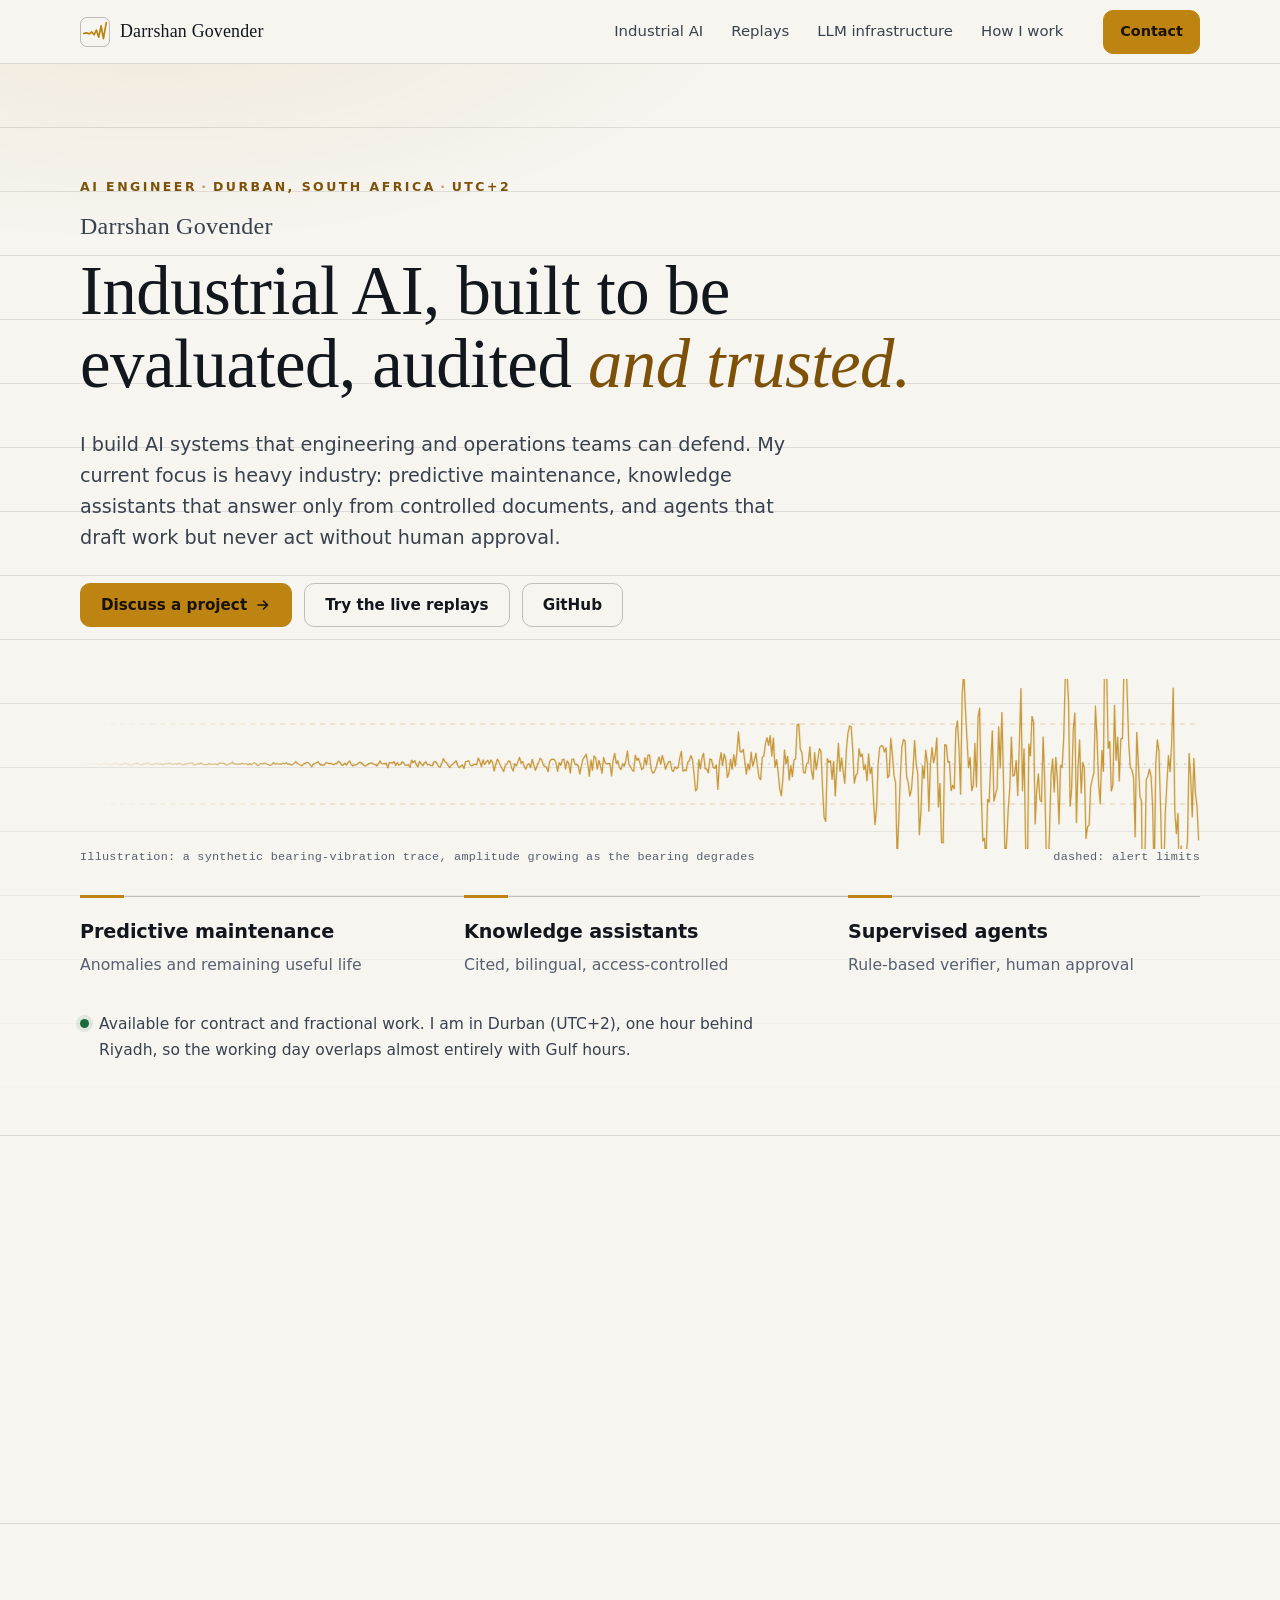
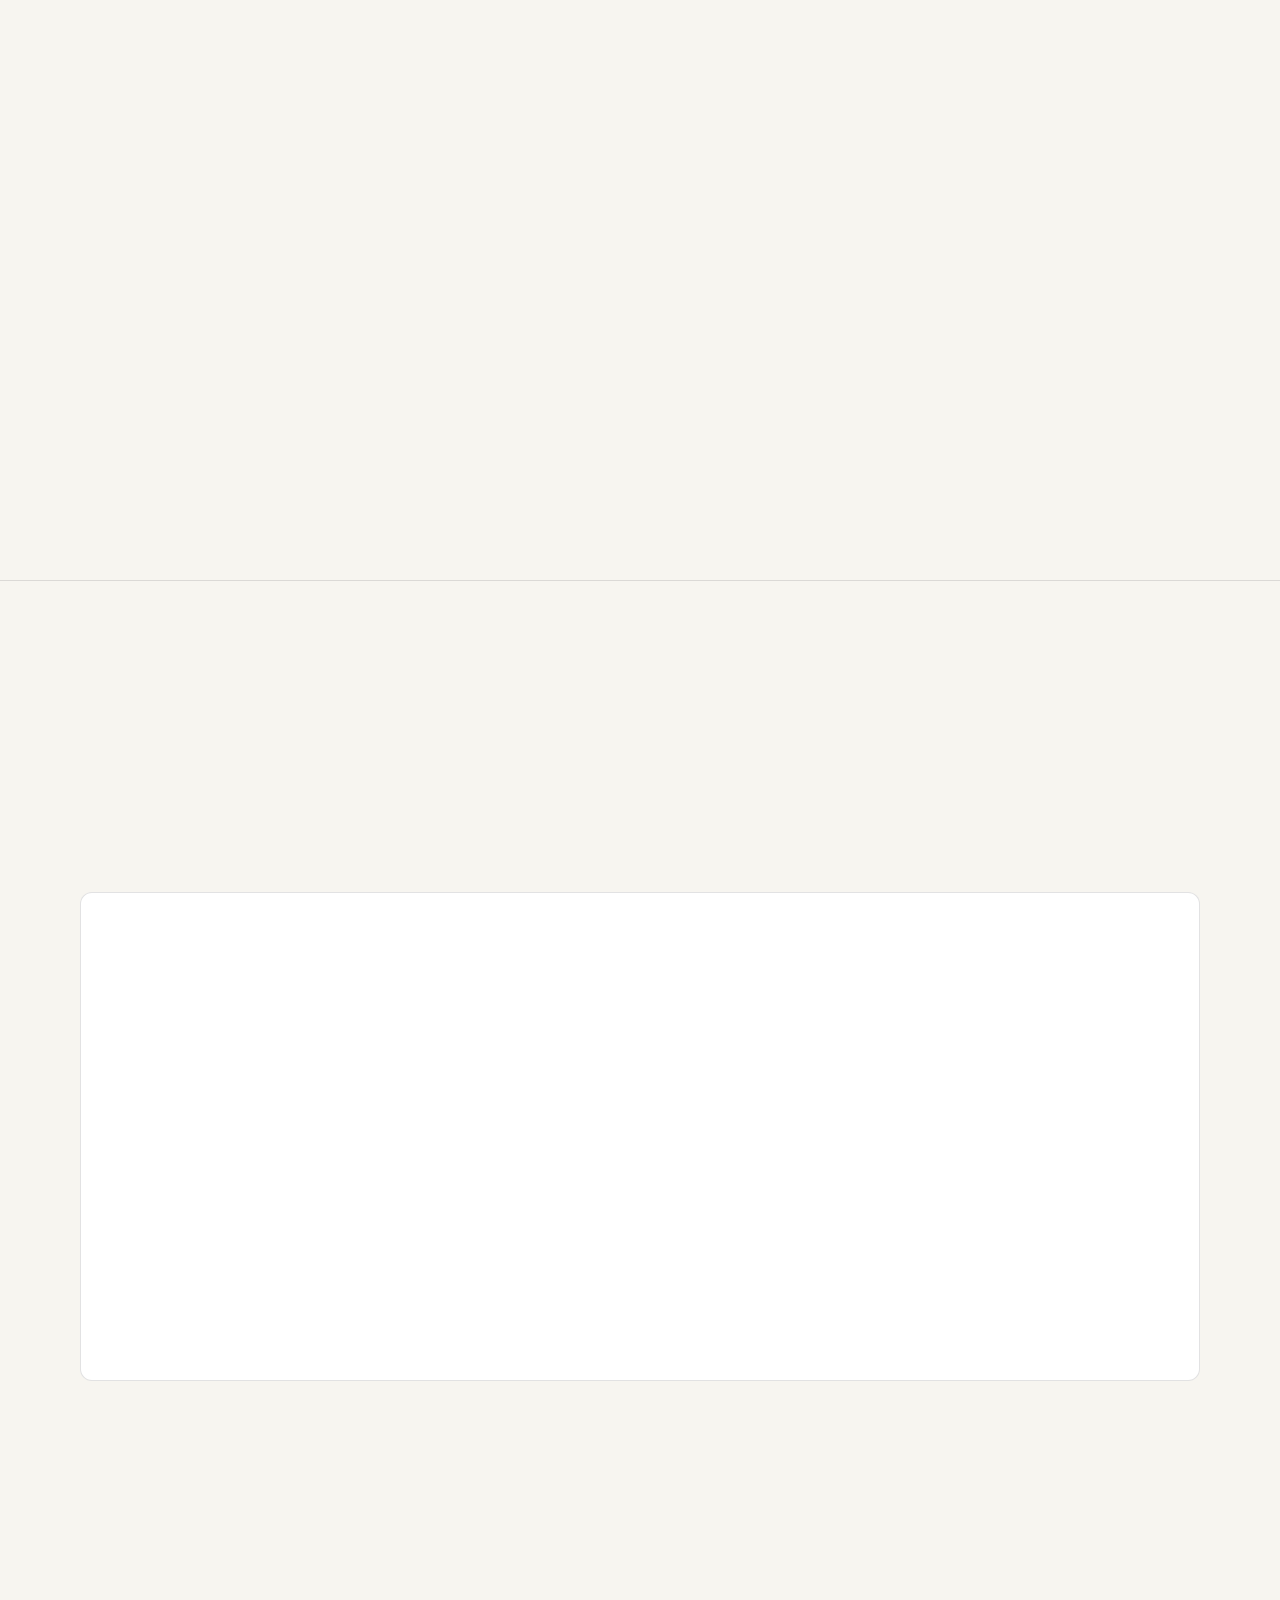
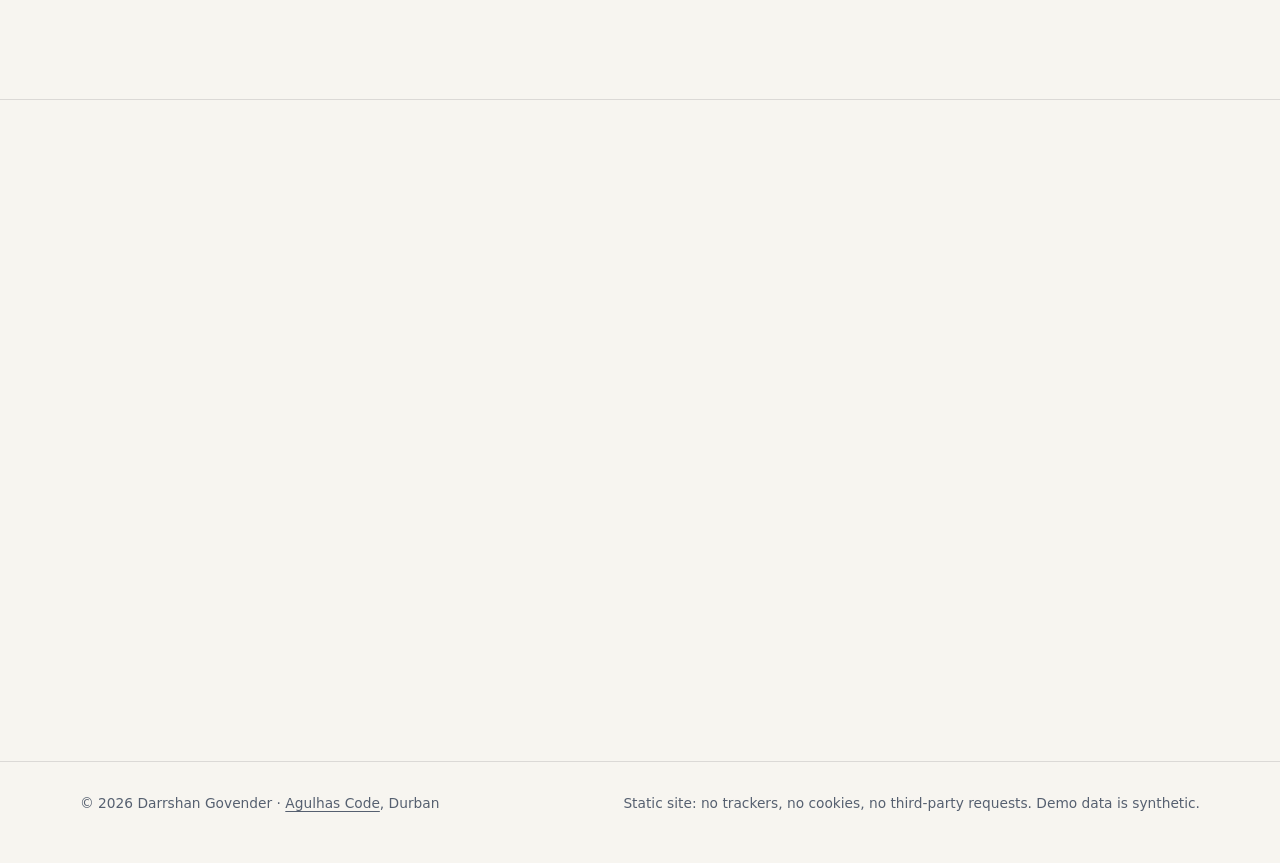
==== index.html @ 16f97eec "Initial public release" ====
<!DOCTYPE html>
<html lang="en-ZA">
<head>
<meta charset="utf-8">
<meta name="viewport" content="width=device-width, initial-scale=1">
<title>Darrshan Govender | Industrial AI engineer</title>
<meta name="description" content="Durban-based AI engineer building industrial AI that can be evaluated, audited and trusted: predictive maintenance, cited knowledge assistants and supervised agents. Available for contract and fractional work.">
<meta name="author" content="Darrshan Govender">
<meta name="color-scheme" content="dark light">
<meta name="theme-color" content="#0d1015" media="(prefers-color-scheme: dark)">
<meta name="theme-color" content="#f7f5f0" media="(prefers-color-scheme: light)">
<meta http-equiv="Content-Security-Policy" content="default-src 'none'; script-src 'self'; style-src 'self'; img-src 'self' data:; connect-src 'self'; base-uri 'none'; form-action 'none'">
<link rel="canonical" href="https://darrshangovender.github.io/">

<meta property="og:type" content="website">
<meta property="og:site_name" content="Darrshan Govender">
<meta property="og:title" content="Darrshan Govender | Industrial AI, built to be evaluated, audited and trusted">
<meta property="og:description" content="Predictive maintenance, cited knowledge assistants and supervised agents for heavy industry. Every number has a script; every limitation is written down.">
<meta property="og:url" content="https://darrshangovender.github.io/">
<meta property="og:image" content="https://darrshangovender.github.io/assets/img/og.png">
<meta property="og:image:width" content="1200">
<meta property="og:image:height" content="630">
<meta property="og:image:alt" content="Darrshan Govender. Industrial AI, built to be evaluated, audited and trusted. A degrading vibration trace on a near-black background.">
<meta property="og:locale" content="en_ZA">
<meta name="twitter:card" content="summary_large_image">
<meta name="twitter:title" content="Darrshan Govender | Industrial AI engineer">
<meta name="twitter:description" content="Industrial AI, built to be evaluated, audited and trusted.">
<meta name="twitter:image" content="https://darrshangovender.github.io/assets/img/og.png">

<link rel="icon" href="assets/img/favicon.svg" type="image/svg+xml">
<link rel="icon" href="assets/img/favicon-32.png" sizes="32x32" type="image/png">
<link rel="apple-touch-icon" href="assets/img/apple-touch-icon.png">
<link rel="stylesheet" href="assets/css/site.css">
<script src="assets/js/boot.js"></script>
<script defer src="data/asset-health.js"></script>
<script defer src="data/maintenance-agent.js"></script>
<script defer src="assets/js/common.js"></script>
<script defer src="assets/js/replay.js"></script>
<script defer src="assets/js/agent.js"></script>

<script type="application/ld+json">
{"@context":"https://schema.org","@type":"Person","name":"Darrshan Govender","jobTitle":"AI engineer","url":"https://darrshangovender.github.io/","email":"mailto:darrshangovender@gmail.com","address":{"@type":"PostalAddress","addressLocality":"Durban","addressCountry":"ZA"},"worksFor":{"@type":"Organization","name":"Agulhas Code","url":"https://agulhascode.co.za"},"knowsAbout":["Predictive maintenance","Industrial AI","LLM evaluation","AI safety controls","Retrieval-augmented generation"],"sameAs":["https://github.com/darrshangovender","https://agulhascode.co.za"]}
</script>
</head>
<body id="top">
<a class="skip" href="#main">Skip to content</a>

<header class="site-header">
  <div class="container bar">
    <a class="brand" href="#top" aria-label="Darrshan Govender, back to top">
      <svg class="brand-mark" viewBox="0 0 32 32" aria-hidden="true" focusable="false">
        <rect x="0.5" y="0.5" width="31" height="31" rx="7" fill="none" stroke="currentColor" stroke-opacity="0.28"/>
        <path d="M4 17.5 L7.5 17 L10 18 L12.5 16 L15 19 L17.5 14 L20 21.5 L22.5 9.5 L25 23 L28 6" fill="none" stroke-width="1.8" stroke-linejoin="round" stroke-linecap="round"/>
      </svg>
      <span>Darrshan Govender</span>
    </a>
    <nav class="nav" id="site-nav" aria-label="Primary">
      <a href="#industrial">Industrial AI</a>
      <a href="#replays">Replays</a>
      <a href="#infrastructure">LLM infrastructure</a>
      <a href="#method">How I work</a>
    </nav>
    <a class="btn btn-sm btn-primary" href="#contact">Contact</a>
    <button class="nav-toggle" type="button" aria-expanded="false" aria-controls="site-nav">Menu</button>
  </div>
</header>

<main id="main">

<!-- ================= HERO ================= -->
<section class="hero" aria-labelledby="hero-h">
  <div class="container">
    <p class="eyebrow">AI engineer<span class="sep">&middot;</span>Durban, South Africa<span class="sep">&middot;</span>UTC+2</p>
    <h1 id="hero-h">
      <span class="hero-name">Darrshan Govender</span>
      <span class="hero-line"><span class="ln">Industrial AI, built to be</span> <span class="ln">evaluated, audited <em>and trusted.</em></span></span>
    </h1>
    <p class="hero-sub">I build AI systems that engineering and operations teams can defend. My current focus is heavy industry: predictive maintenance, knowledge assistants that answer only from controlled documents, and agents that draft work but never act without human approval.</p>
    <div class="cta-row">
      <a class="btn btn-primary" href="mailto:darrshangovender@gmail.com?subject=Industrial%20AI%20enquiry">Discuss a project
        <svg viewBox="0 0 16 16" aria-hidden="true" focusable="false"><path d="M3 8h9M8.5 4l4 4-4 4" fill="none" stroke="currentColor" stroke-width="1.6" stroke-linecap="round" stroke-linejoin="round"/></svg>
      </a>
      <a class="btn" href="#replays">Try the live replays</a>
      <a class="btn" href="https://github.com/darrshangovender">GitHub</a>
    </div>

    <figure class="trace" aria-hidden="true">
      <div class="trace-mask">
        <svg viewBox="0 0 1200 170" preserveAspectRatio="none" focusable="false">
          <line class="tr-base" x1="0" y1="85" x2="1200" y2="85"/>
          <line class="tr-limit" x1="0" y1="45" x2="1200" y2="45"/>
          <line class="tr-limit" x1="0" y1="125" x2="1200" y2="125"/>
          <path class="tr-line" pathLength="1" d="M0.0,84.6L1.7,84.8L3.4,84.7L5.1,83.9L6.8,85.6L8.5,86.6L10.2,84.9L11.9,85.0L13.6,84.6L15.3,84.2L17.0,85.1L18.7,84.8L20.4,85.4L22.1,85.7L23.8,84.4L25.5,84.6L27.2,85.0L28.9,84.3L30.6,85.5L32.3,86.0L34.0,84.7L35.7,85.1L37.4,84.4L39.1,84.3L40.8,85.4L42.5,85.5L44.2,85.0L45.9,85.4L47.6,84.0L49.3,84.4L51.0,85.0L52.7,85.9L54.4,86.5L56.1,85.7L57.8,84.8L59.5,84.3L61.2,84.2L62.9,85.0L64.6,85.7L66.3,86.1L68.0,84.7L69.7,85.0L71.4,84.4L73.1,84.0L74.8,85.1L76.5,85.4L78.2,85.5L79.9,85.1L81.6,84.2L83.3,84.8L85.0,85.3L86.7,84.6L88.4,85.9L90.1,85.0L91.8,84.8L93.5,84.8L95.2,84.1L96.9,84.3L98.6,85.6L100.3,85.0L102.0,84.7L103.7,85.3L105.4,84.3L107.1,84.5L108.8,85.3L110.5,85.9L112.2,85.5L113.9,85.2L115.6,84.5L117.3,84.2L119.0,84.2L120.7,84.1L122.4,86.1L124.1,85.6L125.8,84.7L127.5,85.3L129.2,83.8L130.9,84.7L132.6,85.8L134.3,85.4L136.0,85.8L137.7,84.9L139.4,84.7L141.1,85.3L142.8,85.3L144.5,84.8L146.2,85.7L147.9,85.5L149.6,83.9L151.3,84.4L153.0,84.1L154.7,84.7L156.4,85.8L158.1,85.8L159.8,84.9L161.5,84.5L163.2,83.0L164.9,84.9L166.6,85.0L168.3,85.4L170.0,84.9L171.7,85.1L173.4,84.2L175.1,84.9L176.8,84.8L178.5,84.9L180.2,85.9L181.9,84.6L183.6,85.7L185.3,84.5L187.0,83.6L188.7,85.1L190.4,86.7L192.1,85.5L193.8,84.3L195.5,85.1L197.2,84.1L198.9,84.2L200.6,85.3L202.3,85.7L204.0,86.5L205.7,85.4L207.4,83.5L209.1,85.4L210.8,84.2L212.5,85.2L214.2,85.0L215.9,85.2L217.6,84.2L219.3,84.9L221.0,83.7L222.7,85.4L224.4,84.9L226.1,86.1L227.8,85.3L229.5,84.4L231.2,82.5L232.9,84.2L234.6,85.2L236.3,86.2L238.0,87.0L239.7,84.4L241.4,84.6L243.1,83.2L244.8,84.0L246.5,85.5L248.2,87.8L249.9,85.3L251.6,84.7L253.3,83.8L255.0,82.7L256.7,85.1L258.4,86.2L260.1,85.8L261.8,86.0L263.5,83.5L265.2,84.1L266.9,84.3L268.6,84.4L270.3,85.2L272.0,85.8L273.7,84.6L275.4,84.1L277.1,82.1L278.8,83.7L280.5,86.4L282.2,85.8L283.9,84.2L285.6,86.0L287.3,83.3L289.0,82.0L290.7,85.7L292.4,87.1L294.1,85.8L295.8,85.9L297.5,84.7L299.2,83.5L300.9,83.4L302.6,84.7L304.3,86.5L306.0,86.9L307.7,85.7L309.4,84.5L311.1,84.0L312.8,84.1L314.5,85.1L316.2,85.6L317.9,87.0L319.6,85.3L321.3,81.9L323.0,84.6L324.7,84.8L326.4,84.4L328.1,84.5L329.8,88.9L331.5,83.3L333.2,84.0L334.9,83.8L336.6,82.4L338.3,86.7L340.0,83.5L341.7,86.2L343.4,85.3L345.1,82.9L346.8,83.9L348.5,86.4L350.2,86.1L351.9,86.0L353.6,88.5L355.3,81.2L357.0,83.8L358.7,81.6L360.4,86.0L362.1,87.7L363.8,82.3L365.5,84.9L367.2,86.9L368.9,83.7L370.6,82.7L372.3,86.0L374.0,85.1L375.7,86.6L377.4,86.9L379.1,82.9L380.8,82.6L382.5,84.5L384.2,87.5L385.9,88.2L387.6,84.6L389.3,79.5L391.0,82.8L392.7,83.5L394.4,86.6L396.1,88.6L397.8,86.2L399.5,85.0L401.2,83.6L402.9,81.8L404.6,86.1L406.3,88.6L408.0,87.3L409.7,85.8L411.4,89.6L413.1,82.7L414.8,82.4L416.5,81.7L418.2,86.1L419.9,87.0L421.6,85.8L423.3,85.0L425.0,85.9L426.7,79.0L428.4,82.4L430.1,87.9L431.8,80.8L433.5,85.6L435.2,82.9L436.9,81.2L438.6,84.9L440.3,80.9L442.0,83.3L443.7,92.1L445.4,85.5L447.1,80.2L448.8,82.7L450.5,86.5L452.2,89.7L453.9,92.5L455.6,86.6L457.3,85.1L459.0,82.0L460.7,82.3L462.4,88.7L464.1,92.1L465.8,84.7L467.5,87.0L469.2,82.6L470.9,78.4L472.6,84.0L474.3,82.5L476.0,87.7L477.7,90.2L479.4,85.4L481.1,84.9L482.8,88.7L484.5,80.3L486.2,85.9L487.9,91.3L489.6,87.2L491.3,83.9L493.0,79.1L494.7,80.9L496.4,86.0L498.1,87.7L499.8,88.2L501.5,92.7L503.2,82.4L504.9,80.5L506.6,80.2L508.3,80.8L510.0,83.7L511.7,92.4L513.4,83.7L515.1,86.3L516.8,80.6L518.5,80.2L520.2,90.2L521.9,81.9L523.6,84.3L525.3,94.2L527.0,80.3L528.7,79.8L530.4,85.5L532.1,85.4L533.8,86.7L535.5,95.1L537.2,86.9L538.9,80.2L540.6,77.8L542.3,75.1L544.0,84.2L545.7,97.3L547.4,81.0L549.1,91.3L550.8,76.8L552.5,78.9L554.2,90.1L555.9,81.3L557.6,86.9L559.3,94.4L561.0,78.4L562.7,83.9L564.4,85.0L566.1,84.6L567.8,84.4L569.5,97.0L571.2,81.5L572.9,74.4L574.6,84.5L576.3,81.8L578.0,88.6L579.7,90.7L581.4,84.5L583.1,87.2L584.8,81.7L586.5,71.8L588.2,85.4L589.9,87.8L591.6,91.0L593.3,92.3L595.0,76.2L596.7,81.4L598.4,79.2L600.1,84.6L601.8,90.6L603.5,89.4L605.2,78.7L606.9,86.1L608.6,76.0L610.3,76.1L612.0,90.3L613.7,94.2L615.4,92.9L617.1,88.8L618.8,82.5L620.5,78.0L622.2,85.3L623.9,76.4L625.6,82.3L627.3,90.3L629.0,86.1L630.7,82.9L632.4,82.3L634.1,91.0L635.8,92.5L637.5,87.6L639.2,89.7L640.9,88.3L642.6,78.6L644.3,72.4L646.0,92.2L647.7,90.9L649.4,91.9L651.1,83.4L652.8,81.5L654.5,76.7L656.2,80.6L657.9,95.2L659.6,112.0L661.3,109.2L663.0,80.6L664.7,89.9L666.4,78.6L668.1,74.2L669.8,89.8L671.5,90.0L673.2,93.9L674.9,79.9L676.6,80.5L678.3,88.3L680.0,89.4L681.7,85.9L683.4,110.4L685.1,83.5L686.8,73.7L688.5,86.6L690.2,75.0L691.9,80.2L693.6,98.6L695.3,94.3L697.0,80.2L698.7,90.4L700.4,75.7L702.1,87.1L703.8,73.3L705.5,53.0L707.2,72.6L708.9,73.1L710.6,70.4L712.3,82.7L714.0,95.1L715.7,84.7L717.4,90.8L719.1,73.2L720.8,87.1L722.5,81.5L724.2,74.1L725.9,88.0L727.6,98.8L729.3,100.5L731.0,78.4L732.7,76.8L734.4,64.7L736.1,58.7L737.8,66.4L739.5,56.6L741.2,77.1L742.9,59.0L744.6,88.3L746.3,80.7L748.0,93.2L749.7,109.9L751.4,116.8L753.1,99.7L754.8,71.0L756.5,84.8L758.2,77.5L759.9,101.2L761.6,86.5L763.3,97.6L765.0,81.1L766.7,79.9L768.4,45.8L770.1,45.0L771.8,70.3L773.5,74.0L775.2,93.4L776.9,94.1L778.6,84.7L780.3,83.5L782.0,67.8L783.7,91.7L785.4,100.4L787.1,73.5L788.8,90.7L790.5,81.1L792.2,69.6L793.9,72.5L795.6,109.3L797.3,138.4L799.0,142.4L800.7,79.6L802.4,83.5L804.1,81.8L805.8,100.4L807.5,82.5L809.2,116.9L810.9,89.6L812.6,64.3L814.3,92.3L816.0,78.9L817.7,92.8L819.4,104.3L821.1,71.1L822.8,54.1L824.5,47.0L826.2,47.6L827.9,70.4L829.6,104.2L831.3,96.7L833.0,94.2L834.7,69.7L836.4,77.6L838.1,75.0L839.8,90.7L841.5,86.0L843.2,101.8L844.9,74.9L846.6,94.8L848.3,88.1L850.0,117.7L851.7,145.7L853.4,130.3L855.1,85.0L856.8,68.4L858.5,66.7L860.2,67.1L861.9,73.0L863.6,68.8L865.3,98.8L867.0,96.3L868.7,59.2L870.4,75.1L872.1,96.4L873.8,103.4L875.5,180.7L877.2,142.0L878.9,98.7L880.6,68.0L882.3,60.5L884.0,62.1L885.7,98.0L887.4,103.6L889.1,117.1L890.8,110.6L892.5,91.4L894.2,61.5L895.9,84.7L897.6,95.5L899.3,155.7L901.0,133.1L902.7,86.7L904.4,99.3L906.1,71.1L907.8,83.2L909.5,132.2L911.2,85.5L912.9,68.5L914.6,83.9L916.3,75.9L918.0,58.9L919.7,127.9L921.4,104.3L923.1,163.7L924.8,163.8L926.5,65.7L928.2,66.2L929.9,83.1L931.6,82.6L933.3,111.7L935.0,106.4L936.7,109.8L938.4,50.3L940.1,41.8L941.8,70.0L943.5,115.2L945.2,15.2L946.9,-8.0L948.6,28.9L950.3,59.7L952.0,88.6L953.7,78.5L955.4,111.6L957.1,106.2L958.8,64.4L960.5,108.1L962.2,38.1L963.9,29.2L965.6,114.0L967.3,162.0L969.0,159.2L970.7,182.5L972.4,120.3L974.1,123.1L975.8,83.6L977.5,51.9L979.2,122.2L980.9,115.3L982.6,109.3L984.3,47.9L986.0,88.9L987.7,33.4L989.4,98.1L991.1,182.5L992.8,164.0L994.5,130.8L996.2,109.1L997.9,58.1L999.6,97.2L1001.3,95.7L1003.0,81.3L1004.7,116.6L1006.4,66.5L1008.1,9.7L1009.8,111.8L1011.5,69.8L1013.2,168.7L1014.9,213.2L1016.6,65.2L1018.3,76.8L1020.0,37.4L1021.7,43.1L1023.4,144.9L1025.1,111.3L1026.8,94.9L1028.5,120.7L1030.2,123.0L1031.9,58.0L1033.6,100.4L1035.3,175.5L1037.0,196.6L1038.7,154.7L1040.4,96.4L1042.1,79.9L1043.8,113.0L1045.5,78.3L1047.2,100.5L1048.9,144.9L1050.6,86.2L1052.3,88.5L1054.0,58.4L1055.7,-4.1L1057.4,-9.4L1059.1,21.8L1060.8,127.2L1062.5,110.0L1064.2,50.9L1065.9,33.9L1067.6,143.8L1069.3,89.0L1071.0,60.9L1072.7,114.1L1074.4,83.5L1076.1,89.1L1077.8,159.5L1079.5,147.8L1081.2,145.9L1082.9,107.1L1084.6,100.1L1086.3,93.6L1088.0,26.9L1089.7,59.6L1091.4,105.1L1093.1,124.6L1094.8,71.4L1096.5,92.3L1098.2,-62.0L1099.9,-12.0L1101.6,69.3L1103.3,62.5L1105.0,112.1L1106.7,105.8L1108.4,26.4L1110.1,81.3L1111.8,58.2L1113.5,102.0L1115.2,59.8L1116.9,59.5L1118.6,-13.3L1120.3,-39.0L1122.0,15.3L1123.7,65.6L1125.4,88.7L1127.1,91.0L1128.8,98.7L1130.5,157.9L1132.2,53.3L1133.9,83.1L1135.6,117.2L1137.3,122.4L1139.0,289.2L1140.7,197.8L1142.4,100.4L1144.1,97.5L1145.8,90.2L1147.5,96.8L1149.2,125.7L1150.9,202.1L1152.6,84.9L1154.3,60.9L1156.0,71.9L1157.7,127.1L1159.4,193.4L1161.1,201.0L1162.8,134.2L1164.5,105.3L1166.2,76.6L1167.9,92.7L1169.6,65.2L1171.3,9.1L1173.0,132.3L1174.7,154.7L1176.4,134.3L1178.1,223.0L1179.8,167.0L1181.5,249.7L1183.2,196.3L1184.9,177.4L1186.6,162.1L1188.3,74.4L1190.0,97.0L1191.7,137.9L1193.4,79.4L1195.1,114.2L1196.8,127.7L1198.5,161.4"/>
        </svg>
      </div>
      <figcaption><span>Illustration: a synthetic bearing-vibration trace, amplitude growing as the bearing degrades</span><span>dashed: alert limits</span></figcaption>
    </figure>

    <ul class="focus">
      <li><strong>Predictive maintenance</strong><span>Anomalies and remaining useful life</span></li>
      <li><strong>Knowledge assistants</strong><span>Cited, bilingual, access-controlled</span></li>
      <li><strong>Supervised agents</strong><span>Rule-based verifier, human approval</span></li>
    </ul>
    <p class="avail"><span class="dot" aria-hidden="true"></span><span>Available for contract and fractional work. I am in Durban (UTC+2), one hour behind Riyadh, so the working day overlaps almost entirely with Gulf hours.</span></p>
  </div>
</section>

<!-- ================= PROOF ================= -->
<section class="proof" aria-labelledby="proof-h">
  <div class="container">
    <div class="proof-head reveal">
      <h2 id="proof-h" class="eyebrow proof-h">Selected results</h2>
      <p>All on synthetic data or a simulated model. What each number cannot show is written next to it in the repository.</p>
    </div>
    <ul class="kpis reveal">
      <li><span class="kpi-num">79<small> / 80</small></span><span class="kpi-txt">injected failures warned 3+ days ahead, against 70 for the better of two tuned fixed alarm limits, at about two-thirds of the cost.</span><span class="kpi-src">asset-health &middot; 8 held-out seeds</span></li>
      <li><span class="kpi-num">0<small> / 4,603</small></span><span class="kpi-txt">access-control leaks across probes of the document store. Authentication itself is out of scope.</span><span class="kpi-src">plant-copilot &middot; synthetic corpus</span></li>
      <li><span class="kpi-num">99.5<small>%</small></span><span class="kpi-txt">of seeded unsafe work-order drafts blocked (1,195 of 1,201). The six it misses are listed.</span><span class="kpi-src">maintenance-agent &middot; rule-based verifier</span></li>
      <li><span class="kpi-num">15<small> / 15</small></span><span class="kpi-txt">scripted approval-gate bypass attempts refused, and 0 of 55 correct drafts wrongly blocked.</span><span class="kpi-src">maintenance-agent &middot; scripted attacks</span></li>
    </ul>
  </div>
</section>

<!-- ================= INDUSTRIAL AI ================= -->
<section class="section" id="industrial" aria-labelledby="industrial-h">
  <div class="container">
    <header class="section-head reveal">
      <p class="eyebrow">01<span class="sep">/</span>Industrial AI</p>
      <h2 id="industrial-h">Three systems for the maintenance loop, each <em>built to be checked.</em></h2>
      <p class="lede">An alert is raised, the controlled procedure is found and quoted, a work order is drafted, and a person decides. Each repository runs offline with no API keys, states what its results were measured on, and lists its limitations.</p>
    </header>

    <div class="flow reveal" role="group" aria-label="How the three fit together">
      <div class="flow-node"><b>asset-health</b>raises the alert, with remaining useful life as an interval</div>
      <div class="flow-arrow" aria-hidden="true">&rarr;</div>
      <div class="flow-node"><b>plant-copilot</b>supplies the controlled procedure, cited by clause and revision</div>
      <div class="flow-arrow" aria-hidden="true">&rarr;</div>
      <div class="flow-node"><b>maintenance-agent</b>drafts the work order and waits for a person</div>
    </div>
    <p class="flow-note reveal">The three are separate repositories that share no code. The hand-offs are adapter interfaces, not a tested integration, and the README of each says so.</p>

    <div class="cards3">
      <article class="card card-top reveal">
        <div class="repo"><span>asset-health</span><span class="chip chip-synth">Synthetic data</span></div>
        <h3>Predictive maintenance, scored one failure at a time</h3>
        <p>Regime-aware anomaly detection, remaining useful life with an uncertainty interval, cost-aware alerting and structured work-order recommendations for mining and processing assets, run on a seeded synthetic fleet.</p>
        <dl>
          <div><dt>Key result</dt><dd class="result">On 80 held-out synthetic failures: 79 warned 3+ days ahead vs 70 for fixed thresholds, at about two-thirds the cost. Still ahead when failure signatures are scaled to 30%; behind at 15%, and the README shows that curve.</dd></div>
          <div><dt>Cannot show</dt><dd>Anything about a real plant. The fleet is simulated, so the results describe the method, not a site.</dd></div>
        </dl>
        <p class="more"><a href="https://github.com/darrshangovender/asset-health">Source and results on GitHub &rarr;</a></p>
      </article>

      <article class="card card-top reveal" data-d="1">
        <div class="repo"><span>plant-copilot</span><span class="chip chip-synth">Synthetic corpus</span></div>
        <h3>A bilingual procedures assistant that refuses when the documents are silent</h3>
        <p>Arabic and English assistant for SOPs and HSE procedures. Answers only from controlled documents, cites the exact clause and revision, applies access control before retrieval, and refuses when the answer is not there.</p>
        <dl>
          <div><dt>Key result</dt><dd class="result">0 access-control leaks in 4,603 probes; every safety-critical clause quoted verbatim (64 of 64, against a simulated model that rewords everything); 68% correct on held-out questions it was never tuned on.</dd></div>
          <div><dt>Cannot show</dt><dd>Real documents: the corpus is 37 synthetic documents. The groundedness check catches 99.5% of the error types it was designed for and 15.7% of those it was not.</dd></div>
        </dl>
        <p class="more"><a href="https://github.com/darrshangovender/plant-copilot">Source and results on GitHub &rarr;</a></p>
      </article>

      <article class="card card-top reveal" data-d="2">
        <div class="repo"><span>maintenance-agent</span><span class="chip chip-synth">Synthetic data</span></div>
        <h3>A supervised maintenance-planning agent with a safety case</h3>
        <p>Takes an asset-health alert, retrieves the relevant procedures with citations, drafts a work order, checks it with a rule-based safety verifier, and stops at a human approval gate. Every tool call is logged and replayable.</p>
        <dl>
          <div><dt>Key result</dt><dd class="result">Blocked 99.5% of seeded unsafe drafts, with the six it misses listed; 0 of 55 correct drafts wrongly blocked; 15 of 15 approval-gate bypass attempts refused.</dd></div>
          <div><dt>Cannot show</dt><dd>That the rules are complete. A fully cited draft for the wrong failure mode still passes, which is why a person signs.</dd></div>
        </dl>
        <p class="more"><a href="https://github.com/darrshangovender/maintenance-agent">Source and results on GitHub &rarr;</a></p>
      </article>
    </div>
  </div>
</section>

<!-- ================= REPLAYS ================= -->
<section class="section" id="replays" aria-labelledby="replays-h">
  <div class="container">
    <header class="section-head reveal">
      <p class="eyebrow">02<span class="sep">/</span>Replays</p>
      <h2 id="replays-h">Run the evidence <em>yourself.</em></h2>
      <p class="lede">Both replays are driven by real output from the repositories, exported by the scripts in this site's <code>tools/</code> folder. Nothing is hand-drawn, and everything is <strong>synthetic</strong>.</p>
    </header>

    <div class="replays">

      <!-- ---- asset-health ---- -->
      <article class="reveal" id="asset-health-replay" aria-labelledby="ah-title">
        <div class="replay-title">
          <h3 id="ah-title">asset-health: a pump impeller wearing out</h3>
          <span class="chip chip-synth">Synthetic data</span>
        </div>
        <p class="replay-intro">A slice of the committed example (seed 42, replayed as of 28 July 2025). Press play: the fused detection score rises through its alert threshold, the pipeline opens an alert and starts issuing remaining-useful-life intervals, and at the snapshot it drafts a work order. Then the simulator's hidden answer key is revealed, so you can see where the injected failure actually fell.</p>
        <div class="panel" id="ah">
          <div class="panel-bar">
            <span class="chip chip-synth">Synthetic</span>
            <div class="seg" role="group" aria-label="Choose an asset" id="ah-assets"></div>
            <span class="grow"></span>
            <span class="chip chip-plain" id="ah-src"></span>
          </div>
          <div class="panel-body">
            <div class="ctl">
              <button class="btn" id="ah-play" type="button">Play</button>
              <button class="btn" id="ah-restart" type="button">Restart</button>
              <div class="range-wrap"><label for="ah-scrub">Replay time</label><input id="ah-scrub" type="range" min="0" max="100" value="0"></div>
            </div>
            <div class="chart-wrap" id="ah-chart"></div>
            <ul class="legend" aria-hidden="true">
              <li><i></i>fused detection score (6 h median)</li>
              <li><i class="dash"></i>alert threshold</li>
              <li><i class="box"></i>remaining useful life, 80% interval, projected on the calendar</li>
              <li><i class="red"></i>injected failure (answer key, hidden from the pipeline)</li>
            </ul>
            <dl class="readouts" id="ah-readouts"></dl>
            <div id="ah-wo" aria-live="polite"></div>
            <noscript><p class="nojs">This replay needs JavaScript. The data behind it is <a href="data/asset-health.json">data/asset-health.json</a>.</p></noscript>
          </div>
        </div>
        <p class="note">Source: asset-health, <code>simulate --seed 42</code> then <code>report --as-of 2025-07-28</code>, exported by <code>tools/export_asset_health.py</code>. PMP-03 is the second pump in the same run: its injected failure lands just outside its interval, and the README reports that too.</p>
      </article>

      <!-- ---- maintenance-agent ---- -->
      <article class="reveal" id="agent-walkthrough" aria-labelledby="ma-title">
        <div class="replay-title">
          <h3 id="ma-title">maintenance-agent: from alert to a human-gated work order</h3>
          <span class="chip chip-synth">Synthetic data</span>
        </div>
        <p class="replay-intro">A real run of the agent on a synthetic alert, replayed from its own hash-chained audit log. The planner is rule-based, with no model in the loop, and the verifier is 16 rules. Step through it, then click <b>Approve</b> to open the gate. Switch to the seeded unsafe draft to see a final isolation step removed, the verifier's own reason for blocking it, and the gate refusing.</p>
        <div class="panel" id="ma">
          <div class="panel-bar">
            <span class="chip chip-synth">Synthetic</span>
            <div class="seg" role="group" aria-label="Choose a scenario" id="ma-scn">
              <button type="button" aria-pressed="true" data-scn="clean">Correct draft</button>
              <button type="button" aria-pressed="false" data-scn="unsafe">Seeded unsafe draft</button>
            </div>
            <span class="grow"></span>
            <button class="btn btn-sm" id="ma-step" type="button">Next step</button>
            <button class="btn btn-sm" id="ma-auto" type="button">Auto-play</button>
            <button class="btn btn-sm" id="ma-reset" type="button">Reset</button>
          </div>
          <div class="panel-body">
            <ol class="stepper" id="ma-stepper" aria-label="Agent state machine">
              <li data-node="plan">plan</li>
              <li data-node="gather">gather</li>
              <li data-node="draft">draft</li>
              <li data-node="verify">verify</li>
              <li data-node="await_approval">await approval</li>
              <li data-node="release">release</li>
            </ol>
            <p class="loop-note" id="ma-loop" aria-live="polite"></p>
            <div class="walk">
              <div class="stage" id="ma-stage" aria-live="polite"></div>
              <div class="log">
                <h4>Audit log, hash-chained <span id="ma-logcount"></span></h4>
                <ol id="ma-log" aria-label="Audit log records"></ol>
                <div class="log-foot">each record stores the previous record's SHA-256, shortened to 8 hex characters here</div>
              </div>
            </div>
            <div class="gate-row">
              <div class="gate" id="ma-gate" data-state="closed">
                <div class="gate-node is-wait" id="ma-gate-l">AWAITING APPROVAL<small>needs a signature</small></div>
                <div class="gate-path" aria-hidden="true"><div class="gate-door"></div></div>
                <div class="gate-node" id="ma-gate-r">CMMS<small>no work order</small></div>
                <p class="gate-msg" id="ma-gate-msg" aria-live="polite"></p>
              </div>
              <div class="gate-actions">
                <button class="btn btn-approve" id="ma-approve" type="button" disabled>Approve as planner-1</button>
                <button class="btn btn-ghost-danger" id="ma-bypass" type="button" hidden>Submit the earlier approval anyway</button>
                <p class="hint">Approve reveals the recorded, signed approval from the real run. Your browser signs nothing.</p>
              </div>
            </div>
            <noscript><p class="nojs">This walk-through needs JavaScript. The audit log behind it is <a href="data/maintenance-agent.json">data/maintenance-agent.json</a>.</p></noscript>
          </div>
        </div>
        <p class="note">Source: maintenance-agent, alert <code>ALR-1004</code> (synthetic slurry pump), fixed clock, rule-based planner, exported by <code>tools/export_maintenance_agent.py</code>. Approver keys were generated for the export and nothing here is plant data. Timestamps are omitted from the log; hashes are shortened.</p>
      </article>

    </div>
  </div>
</section>

<!-- ================= LLM INFRASTRUCTURE ================= -->
<section class="section" id="infrastructure" aria-labelledby="infra-h">
  <div class="container">
    <header class="section-head reveal">
      <p class="eyebrow">03<span class="sep">/</span>LLM infrastructure</p>
      <h2 id="infra-h">Cost, safety and reliability controls <em>around the model.</em></h2>
      <p class="lede">The parts a model should not be trusted to do for itself. Each repository runs offline and says what its number was measured on.</p>
    </header>

    <div class="grid-infra">
      <article class="tile wide reveal">
        <h3><a href="https://github.com/darrshangovender/guardrail">guardrail</a><span class="chip chip-plain">external benchmark</span></h3>
        <p>Safety gateway for model inputs and outputs: prompt-injection detection, PII redaction, groundedness checks and structured-output repair behind one policy layer. Saudi National ID/Iqama, IBAN and mobile detection with checksums.</p>
        <div class="res res-cols">
          <div><span>On public datasets it did not train on</span><b class="big">59.6%</b>of labelled attacks caught (95% CI 52.5 to 66.3), with 0 false alarms on 178 benign prompts (upper bound 2.1%).</div>
          <div><span>Limitation, as written in the README</span>The detector is 46 regular expressions. Paraphrase, translation and encoded attacks pass, so it is one layer of defence, never the only control.</div>
        </div>
      </article>
      <article class="tile reveal" data-d="1">
        <h3><a href="https://github.com/darrshangovender/cascade">cascade</a></h3>
        <p>Verifier-gated model cascade: answer with the cheapest model first, escalate only when verification fails, fit the thresholds offline. Benchmarked on a simulated model.</p>
        <div class="res"><span>Result</span>Counts every verifier call at current prices. A 2-tier cascade is 5% cheaper at 99% of the strong model's accuracy; the 3-tier one costs more, and the README shows why.</div>
      </article>
      <article class="tile reveal">
        <h3><a href="https://github.com/darrshangovender/context-compress">context-compress</a></h3>
        <p>Prompt and RAG context compression with a fact-recall evaluator, so savings are reported next to what was lost.</p>
        <div class="res"><span>Result</span>48% fewer tokens with every fact kept, where naive truncation saves 57% but keeps 21.7%. Synthetic RAG set.</div>
      </article>
      <article class="tile reveal" data-d="1">
        <h3><a href="https://github.com/darrshangovender/sql-guardrails">sql-guardrails</a></h3>
        <p>Makes LLM-written SQL safe to execute: sqlglot AST allowlisting, read-only enforcement and optional EXPLAIN cost limits. Ships an adversarial corpus.</p>
        <div class="res"><span>Result</span>Executes only the guard's own normalised SQL, so a parser disagreement between guard and database cannot become a bypass. 22 functions blocked permanently, beyond the reach of config.</div>
      </article>
      <article class="tile reveal" data-d="2">
        <h3><a href="https://github.com/darrshangovender/mcp-gateway">mcp-gateway</a></h3>
        <p>MCP server wrapper with API-key auth, tenant isolation, per-tool guardrails, rate limits and an audit log. Serves the 2026-07-28 MCP revision and the 2025 revisions side by side.</p>
        <div class="res"><span>Result</span>STRIDE threat model; 253 tests.</div>
      </article>
      <article class="tile reveal">
        <h3><a href="https://github.com/darrshangovender/agent-runtime">agent-runtime</a></h3>
        <p>Checkpointed state-machine executor for agents: resume after a crash, identical-call loop breaker, model fallback chain, schema self-correction.</p>
        <div class="res"><span>Status</span>Design reference; no headline number.</div>
      </article>
      <article class="tile reveal" data-d="1">
        <h3><a href="https://github.com/darrshangovender/thinking-loop">thinking-loop</a></h3>
        <p>Published test-time reasoning strategies behind one interface, adjudicated by a critic, under hard token, time and cost budgets.</p>
        <div class="res"><span>Status</span>Benchmark harness; a real-model run needs your own key.</div>
      </article>
      <article class="tile reveal" data-d="2">
        <h3><a href="https://github.com/darrshangovender/rag-eval-harness">rag-eval-harness</a></h3>
        <p>Faithfulness, answer relevance and recall@k for RAG pipelines, wired into CI so a regression fails the build.</p>
        <div class="res"><span>Status</span>A CI gate, not a benchmark.</div>
      </article>
    </div>

    <p class="more-row reveal">More on <a href="https://github.com/darrshangovender">GitHub</a>: domain work such as lease abstraction and affordability scoring for LeasEase, the rental-trust startup I founded, a WhatsApp agent kit with POPIA-aware redaction, and smaller RAG, routing and evaluation libraries.</p>
  </div>
</section>

<!-- ================= HOW I WORK ================= -->
<section class="section" id="method" aria-labelledby="method-h">
  <div class="container">
    <header class="section-head reveal">
      <p class="eyebrow">04<span class="sep">/</span>How I work</p>
      <h2 id="method-h">Four habits that make the work <em>checkable.</em></h2>
    </header>
    <ol class="principles">
      <li class="reveal"><h3>Offline by default</h3><p>Tests, examples and benchmarks need no API keys and no network. Hosted-model paths are optional extras, so data can stay inside the client environment.</p><span class="ev">no key, no network: pip install, then run</span></li>
      <li class="reveal" data-d="1"><h3>Every number has a script</h3><p>Results are regenerated by a script in the repository and say what they were measured on: synthetic data, a simulated model, or a bundled corpus.</p><span class="ev">e.g. python benchmarks/run.py rewrites the README tables</span></li>
      <li class="reveal"><h3>Controls sit outside the model</h3><p>Rule-based verifiers, AST allowlists, access control before retrieval and human approval gates, not instructions in a prompt.</p><span class="ev">the verifier above is a pure function of two JSON documents</span></li>
      <li class="reveal" data-d="1"><h3>Limitations are written down</h3><p>Each README has a Limitations section that says what changes on real data.</p><span class="ev">and a known-gaps list that stays in the denominator</span></li>
    </ol>
    <figure class="pull reveal">
      <blockquote>An adversarial review found that the earlier verifier passed a pump-seal draft with no lock-out and a mill entry with no confined-space permit. None of these were in the seed space, so the earlier 100% said nothing about them. They are fixed.</blockquote>
      <figcaption>From the maintenance-agent README. The point of writing it down is that you can check the fix, and the figure to quote is now 99.5%, not 100%.</figcaption>
    </figure>
  </div>
</section>

<!-- ================= CONTACT ================= -->
<section class="contact" id="contact" aria-labelledby="contact-h">
  <div class="container contact-grid">
    <div class="reveal">
      <p class="eyebrow">05<span class="sep">/</span>Contact</p>
      <h2 id="contact-h">If your engineers will ask &ldquo;how do you know?&rdquo;, <em>let&rsquo;s talk.</em></h2>
      <p>I am available for contract and fractional work: predictive maintenance, document assistants and supervised agents where the evaluation and the controls matter as much as the model. I run <a href="https://agulhascode.co.za">Agulhas Code</a>, an AI engineering studio in Durban.</p>
      <div class="cta-row">
        <a class="btn btn-primary" href="mailto:darrshangovender@gmail.com?subject=Industrial%20AI%20enquiry">Email Darrshan
          <svg viewBox="0 0 16 16" aria-hidden="true" focusable="false"><path d="M3 8h9M8.5 4l4 4-4 4" fill="none" stroke="currentColor" stroke-width="1.6" stroke-linecap="round" stroke-linejoin="round"/></svg>
        </a>
      </div>
    </div>
    <ul class="contact-list reveal" data-d="1">
      <li><a href="mailto:darrshangovender@gmail.com"><span>Email</span><small>darrshangovender@gmail.com</small></a></li>
      <li><a href="https://agulhascode.co.za"><span>Agulhas Code</span><small>agulhascode.co.za</small></a></li>
      <li><a href="https://github.com/darrshangovender"><span>GitHub</span><small>github.com/darrshangovender</small></a></li>
      <li><a href="https://github.com/darrshangovender/darrshangovender.github.io#data-provenance"><span>How this site's demos were made</span><small>data provenance</small></a></li>
      <li class="static-row"><span>Time zone</span><small>Durban, UTC+2 &middot; 1 h behind Riyadh</small></li>
    </ul>
  </div>
</section>

</main>

<footer class="footer">
  <div class="container">
    <span>&copy; 2026 Darrshan Govender &middot; <a href="https://agulhascode.co.za">Agulhas Code</a>, Durban</span>
    <span>Static site: no trackers, no cookies, no third-party requests. Demo data is synthetic.</span>
  </div>
</footer>

</body>
</html>
---- assets/css/site.css ----
/* darrshangovender.github.io: one stylesheet, system fonts, no third-party requests.
   Dark is the house style (#0d1015 + amber #d9a441); light follows the OS. */

:root {
  color-scheme: dark light;
  --bg: #0d1015;
  --surface: #121720;
  --surface-2: #181f2a;
  --line: rgba(255, 255, 255, 0.09);
  --line-2: rgba(255, 255, 255, 0.17);
  --text: #eceff3;
  --text-2: #c3cad3;
  --muted: #9aa3b0;
  --amber: #d9a441;
  --amber-ink: #e0b255; /* amber used as text */
  --amber-soft: rgba(217, 164, 65, 0.13);
  --on-amber: #1a1204;
  --ok: #5fd08a;
  --bad: #ff7b72;
  --bad-soft: rgba(255, 123, 114, 0.12);
  --ok-soft: rgba(95, 208, 138, 0.12);
  --focus: #f0c46a;
  --serif: Georgia, "Iowan Old Style", "Palatino Linotype", "Book Antiqua", Palatino, "Times New Roman", serif;
  --sans: system-ui, -apple-system, "Segoe UI", Roboto, "Helvetica Neue", Arial, sans-serif;
  --mono: ui-monospace, "Cascadia Code", "SF Mono", Menlo, Consolas, "Liberation Mono", monospace;
  --maxw: 1120px;
  --gutter: clamp(20px, 4.4vw, 44px);
  --radius: 12px;
  --header-h: 64px;
}

@media (prefers-color-scheme: light) {
  :root {
    --bg: #f7f5f0;
    --surface: #ffffff;
    --surface-2: #f1eee7;
    --line: rgba(18, 22, 29, 0.12);
    --line-2: rgba(18, 22, 29, 0.24);
    --text: #12161d;
    --text-2: #38414e;
    --muted: #566070;
    --amber: #bd8412;
    --amber-ink: #7d5208;
    --amber-soft: rgba(176, 122, 18, 0.12);
    --on-amber: #1a1204;
    --ok: #1b6b3a;
    --bad: #b42318;
    --bad-soft: rgba(180, 35, 24, 0.09);
    --ok-soft: rgba(27, 107, 58, 0.1);
    --focus: #7d5208;
  }
}

*,
*::before,
*::after {
  box-sizing: border-box;
}

html {
  scroll-behavior: smooth;
  -webkit-text-size-adjust: 100%;
  text-size-adjust: 100%;
  scroll-padding-top: calc(var(--header-h) + 16px);
}

body {
  margin: 0;
  background: var(--bg);
  color: var(--text-2);
  font: 1.0625rem/1.62 var(--sans);
  -webkit-font-smoothing: antialiased;
  text-rendering: optimizeLegibility;
  overflow-x: hidden;
}

h1, h2, h3, h4 { color: var(--text); margin: 0; font-weight: 600; line-height: 1.15; text-wrap: balance; }
p { margin: 0 0 1em; text-wrap: pretty; }
a { color: var(--amber-ink); text-underline-offset: 0.2em; text-decoration-thickness: 1px; }
a:hover { color: var(--text); }
ul, ol { margin: 0; padding: 0; }
code, kbd, .mono { font-family: var(--mono); font-size: 0.88em; }
code { background: var(--surface-2); border: 1px solid var(--line); padding: 0.08em 0.4em; border-radius: 5px; color: var(--text); overflow-wrap: anywhere; }
svg { display: block; }
[hidden] { display: none !important; }
button, input { font: inherit; color: inherit; }

:focus-visible { outline: 2px solid var(--focus); outline-offset: 3px; border-radius: 4px; }

.sr-only { position: absolute; width: 1px; height: 1px; margin: -1px; padding: 0; overflow: hidden; clip: rect(0 0 0 0); white-space: nowrap; border: 0; }

.skip {
  position: absolute; left: 12px; top: -80px; z-index: 100; background: var(--amber); color: var(--on-amber);
  padding: 12px 16px; border-radius: 8px; font-weight: 600; text-decoration: none;
}
.skip:focus { top: 12px; }

.container { width: min(var(--maxw), 100% - 2 * var(--gutter)); margin-inline: auto; }

.eyebrow {
  font: 600 0.78rem/1.3 var(--sans); letter-spacing: 0.2em; text-transform: uppercase; color: var(--amber-ink); margin: 0 0 18px;
}
.eyebrow .sep { opacity: 0.55; padding: 0 0.35em; }

/* ---------- buttons, chips ---------- */
.btn {
  display: inline-flex; align-items: center; justify-content: center; gap: 8px; min-height: 44px; padding: 0 20px;
  border: 1px solid var(--line-2); border-radius: 10px; background: transparent; color: var(--text); font-weight: 600; font-size: 0.95rem;
  text-decoration: none; cursor: pointer; transition: background-color 0.15s, border-color 0.15s, color 0.15s;
}
.btn:hover { background: var(--surface-2); color: var(--text); border-color: var(--muted); }
.btn:disabled, .btn[aria-disabled="true"] { opacity: 0.45; cursor: not-allowed; }
.btn-primary { background: var(--amber); border-color: var(--amber); color: var(--on-amber); }
.btn-primary:hover { background: #e6b34f; border-color: #e6b34f; color: var(--on-amber); }
.btn-sm { padding: 0 16px; font-size: 0.9rem; }
.btn svg { width: 16px; height: 16px; flex: none; }
.btn-approve { background: var(--ok); border-color: var(--ok); color: #04170c; }
.btn-approve:hover { background: var(--ok); filter: brightness(1.1); color: #04170c; border-color: var(--ok); }
.btn-ghost-danger { border-color: var(--bad); color: var(--bad); }
.btn-ghost-danger:hover { background: var(--bad-soft); color: var(--bad); border-color: var(--bad); }

.chip {
  display: inline-flex; align-items: center; gap: 6px; font: 600 0.68rem/1 var(--mono); letter-spacing: 0.1em; text-transform: uppercase;
  padding: 6px 9px; border: 1px solid currentColor; border-radius: 6px; color: var(--muted); white-space: nowrap;
}
.chip-synth { color: var(--amber-ink); background: var(--amber-soft); }
.chip-ok { color: var(--ok); background: var(--ok-soft); }
.chip-bad { color: var(--bad); background: var(--bad-soft); }
.chip-plain { border-color: var(--line-2); }

/* ---------- header ---------- */
.site-header {
  position: sticky; top: 0; z-index: 50; height: var(--header-h); background: var(--bg);
  border-bottom: 1px solid var(--line);
}
@supports (backdrop-filter: blur(8px)) {
  .site-header { background: color-mix(in srgb, var(--bg) 84%, transparent); backdrop-filter: blur(14px) saturate(1.2); }
}
.site-header .bar { height: 100%; display: flex; align-items: center; gap: 24px; }
.brand { display: inline-flex; align-items: center; gap: 10px; color: var(--text); text-decoration: none; font-weight: 600; letter-spacing: 0.01em; min-height: 44px; }
.brand:hover { color: var(--text); }
.brand-mark { width: 30px; height: 30px; flex: none; }
.brand-mark path { stroke: var(--amber); }
.brand span { font-family: var(--serif); font-size: 1.12rem; font-weight: 400; }
.nav { display: flex; gap: 4px; margin-left: auto; }
.nav a { color: var(--text-2); text-decoration: none; padding: 0 12px; min-height: 44px; display: inline-flex; align-items: center; font-size: 0.93rem; border-radius: 8px; }
.nav a:hover { color: var(--text); background: var(--surface-2); }
.site-header .btn { margin-left: 4px; }
.nav-toggle { display: none; }

@media (max-width: 880px) {
  .site-header .bar { gap: 10px; }
  .nav { margin-left: auto; gap: 0; }
  .nav a { padding: 0 8px; font-size: 0.86rem; }
  .site-header .btn { display: none; }
}
@media (max-width: 760px) {
  .js .nav-toggle {
    display: inline-flex; align-items: center; justify-content: center; margin-left: auto; min-height: 44px; min-width: 44px; padding: 0 14px;
    background: transparent; border: 1px solid var(--line-2); border-radius: 10px; cursor: pointer; font-weight: 600; font-size: 0.9rem;
  }
  .js .nav {
    display: none; position: absolute; top: var(--header-h); left: 0; right: 0; flex-direction: column; margin: 0; padding: 10px var(--gutter) 16px;
    background: var(--bg); border-bottom: 1px solid var(--line);
  }
  .js .nav.is-open { display: flex; }
  .js .nav a { padding: 0 4px; min-height: 48px; font-size: 1rem; border-bottom: 1px solid var(--line); border-radius: 0; }
  .site-header .btn { display: none; }
  .nav { overflow-x: auto; }
}

/* ---------- hero ---------- */
.hero { position: relative; padding: clamp(56px, 9vw, 120px) 0 clamp(40px, 6vw, 72px); overflow: hidden; border-bottom: 1px solid var(--line); isolation: isolate; }
.hero::before {
  content: ""; position: absolute; inset: 0; z-index: -1; pointer-events: none;
  background:
    repeating-linear-gradient(to bottom, transparent 0 63px, var(--line) 63px 64px),
    radial-gradient(900px 420px at 12% -10%, var(--amber-soft), transparent 70%);
  -webkit-mask-image: linear-gradient(to bottom, #000 0%, #000 55%, transparent 100%);
  mask-image: linear-gradient(to bottom, #000 0%, #000 55%, transparent 100%);
  opacity: 0.9;
}
.hero h1 { font-weight: 400; font-family: var(--serif); letter-spacing: -0.02em; }
.hero-name { display: block; font-size: clamp(1.15rem, 2.4vw, 1.5rem); letter-spacing: 0.01em; color: var(--text-2); margin-bottom: 14px; font-style: normal; }
.hero-line { display: block; font-size: clamp(2.1rem, 5.5vw, 4.3rem); line-height: 1.06; color: var(--text); }
.hero-line .ln { display: block; }
.hero-line em { color: var(--amber-ink); font-style: italic; }
.hero-sub { max-width: 60ch; font-size: clamp(1.04rem, 1.5vw, 1.2rem); color: var(--text-2); margin: 28px 0 30px; }
.cta-row { display: flex; flex-wrap: wrap; gap: 12px; align-items: center; }
.trace { margin: clamp(30px, 5vw, 52px) 0 8px; position: relative; }
.trace svg { width: 100%; height: clamp(88px, 15vw, 170px); overflow: visible; }
.trace .tr-line { fill: none; stroke: var(--amber); stroke-width: 1.3; stroke-linejoin: round; vector-effect: non-scaling-stroke; opacity: 0.85; }
.trace .tr-base { stroke: var(--text); stroke-opacity: 0.22; stroke-dasharray: 2 6; vector-effect: non-scaling-stroke; }
.trace .tr-limit { stroke: var(--amber); stroke-opacity: 0.35; stroke-dasharray: 5 5; vector-effect: non-scaling-stroke; }
.trace figcaption { font: 0.74rem/1.4 var(--mono); color: var(--muted); display: flex; justify-content: space-between; gap: 16px; flex-wrap: wrap; letter-spacing: 0.02em; }
.trace-mask { -webkit-mask-image: linear-gradient(to right, transparent 0%, #000 22%, #000 100%); mask-image: linear-gradient(to right, transparent 0%, #000 22%, #000 100%); }

.focus { list-style: none; display: grid; grid-template-columns: repeat(3, 1fr); gap: 0 32px; margin-top: 30px; border-top: 1px solid var(--line-2); }
.focus li { padding: 0; position: relative; }
.focus li::before { content: ""; display: block; width: 44px; height: 3px; background: var(--amber); margin-top: -2px; }
.focus strong { display: block; color: var(--text); font-size: 1.2rem; font-weight: 600; margin: 18px 0 4px; letter-spacing: -0.005em; }
.focus span { color: var(--muted); font-size: 0.98rem; }
.avail { margin: 34px 0 0; display: flex; gap: 10px; align-items: baseline; font-size: 0.97rem; color: var(--text-2); max-width: 70ch; }
.avail .dot { flex: none; width: 9px; height: 9px; border-radius: 50%; background: var(--ok); box-shadow: 0 0 0 4px var(--ok-soft); transform: translateY(-1px); }

@media (max-width: 760px) {
  .focus { grid-template-columns: 1fr; gap: 6px; }
  .focus strong { margin-top: 16px; }
}

/* ---------- proof strip ---------- */
.proof { padding: clamp(36px, 5vw, 56px) 0; border-bottom: 1px solid var(--line); }
.proof-head { display: flex; justify-content: space-between; align-items: baseline; gap: 16px; flex-wrap: wrap; margin-bottom: 22px; }
.proof-head p { margin: 0; color: var(--muted); font-size: 0.9rem; }
.kpis { list-style: none; display: grid; grid-template-columns: repeat(4, 1fr); gap: 0; border: 1px solid var(--line); border-radius: var(--radius); overflow: hidden; background: var(--surface); }
.kpis li { padding: 22px 22px 24px; border-left: 1px solid var(--line); }
.kpis li:first-child { border-left: 0; }
.kpi-num { display: block; font: 400 clamp(1.9rem, 3.4vw, 2.5rem)/1 var(--serif); color: var(--text); letter-spacing: -0.02em; margin-bottom: 10px; font-variant-numeric: lining-nums tabular-nums; }
.kpi-num small { font: 400 0.55em/1 var(--serif); color: var(--muted); }
.kpi-txt { display: block; font-size: 0.92rem; line-height: 1.45; color: var(--text-2); }
.kpi-src { display: block; margin-top: 10px; font: 0.72rem/1.3 var(--mono); color: var(--muted); letter-spacing: 0.02em; }
@media (max-width: 900px) {
  .kpis { grid-template-columns: repeat(2, 1fr); }
  .kpis li:nth-child(3) { border-left: 0; }
  .kpis li:nth-child(n + 3) { border-top: 1px solid var(--line); }
}
@media (max-width: 520px) {
  .kpis { grid-template-columns: 1fr; }
  .kpis li { border-left: 0; border-top: 1px solid var(--line); }
  .kpis li:first-child { border-top: 0; }
}

/* ---------- sections ---------- */
.section { padding: clamp(64px, 9vw, 120px) 0; border-bottom: 1px solid var(--line); }
.section-head { max-width: 760px; margin-bottom: clamp(32px, 4.4vw, 56px); }
.section-head h2 { font: 400 clamp(1.9rem, 4.2vw, 3rem)/1.1 var(--serif); letter-spacing: -0.018em; }
.section-head .lede { margin: 20px 0 0; font-size: 1.1rem; color: var(--text-2); max-width: 64ch; }
.section-head h2 em { font-style: italic; color: var(--amber-ink); }

/* flow strip */
.flow { display: grid; grid-template-columns: 1fr auto 1fr auto 1fr; align-items: stretch; gap: 10px; margin-bottom: 18px; }
.flow-node { border: 1px solid var(--line); background: var(--surface); border-radius: 10px; padding: 14px 16px; font-size: 0.93rem; }
.flow-node b { display: block; color: var(--text); font: 600 0.88rem var(--mono); margin-bottom: 4px; }
.flow-arrow { align-self: center; color: var(--amber-ink); font-size: 1.3rem; }
.flow-note { color: var(--muted); font-size: 0.9rem; margin: 0 0 30px; max-width: 80ch; }
@media (max-width: 800px) {
  .flow { grid-template-columns: 1fr; }
  .flow-arrow { transform: rotate(90deg); justify-self: center; line-height: 1; }
}

.cards3 { display: grid; grid-template-columns: repeat(3, 1fr); gap: 18px; }
.card { background: var(--surface); border: 1px solid var(--line); border-radius: var(--radius); padding: 26px; display: flex; flex-direction: column; gap: 16px; position: relative; }
.card h3 { font: 400 1.45rem/1.2 var(--serif); letter-spacing: -0.01em; }
.card .repo { font: 600 0.78rem var(--mono); color: var(--amber-ink); letter-spacing: 0.03em; display: flex; justify-content: space-between; gap: 10px; align-items: center; flex-wrap: wrap; }
.card p { margin: 0; font-size: 0.97rem; }
.card dl { margin: 0; display: grid; gap: 14px; }
.card dt { font: 600 0.7rem/1.2 var(--sans); letter-spacing: 0.16em; text-transform: uppercase; color: var(--muted); margin-bottom: 4px; }
.card dd { margin: 0; font-size: 0.95rem; color: var(--text-2); }
.card dd.result { color: var(--text); }
.card .more { margin-top: auto; padding-top: 4px; font-size: 0.93rem; font-weight: 600; }
.card .more a { display: inline-flex; align-items: center; min-height: 44px; }
.card-top { border-top: 3px solid var(--amber); }
@media (max-width: 1000px) { .cards3 { grid-template-columns: 1fr; } }

/* ---------- panels (replays) ---------- */
.replays { display: grid; gap: clamp(40px, 6vw, 72px); grid-template-columns: minmax(0, 1fr); }
.replays > * { min-width: 0; }
.panel-bar .chip { white-space: normal; }
.replay-title { display: flex; justify-content: space-between; gap: 12px; flex-wrap: wrap; align-items: flex-end; margin-bottom: 18px; }
.replay-title h3 { font: 400 clamp(1.4rem, 2.6vw, 1.85rem)/1.2 var(--serif); letter-spacing: -0.012em; max-width: 36ch; }
.replay-intro { max-width: 70ch; margin: 0 0 20px; font-size: 1rem; }

.panel { background: var(--surface); border: 1px solid var(--line); border-radius: 16px; overflow: hidden; }
.panel-bar { display: flex; flex-wrap: wrap; align-items: center; gap: 10px 14px; padding: 12px 16px; border-bottom: 1px solid var(--line); background: var(--surface-2); }
.panel-bar .grow { flex: 1 1 auto; }
.seg { display: inline-flex; border: 1px solid var(--line-2); border-radius: 10px; overflow: hidden; }
.seg button { background: transparent; border: 0; min-height: 44px; padding: 0 16px; cursor: pointer; font-weight: 600; font-size: 0.9rem; color: var(--text-2); }
.seg button + button { border-left: 1px solid var(--line-2); }
.seg button[aria-pressed="true"] { background: var(--amber); color: var(--on-amber); }
.seg button:not([aria-pressed="true"]):hover { background: var(--surface); color: var(--text); }
.panel-body { padding: 18px; }

.ctl { display: flex; align-items: center; gap: 12px; flex-wrap: wrap; margin-bottom: 8px; }
.ctl .btn { min-width: 112px; }
.range-wrap { flex: 1 1 260px; display: flex; align-items: center; gap: 12px; min-width: 220px; }
.range-wrap label { font: 0.72rem/1 var(--mono); color: var(--muted); letter-spacing: 0.08em; text-transform: uppercase; white-space: nowrap; }
input[type="range"] { -webkit-appearance: none; appearance: none; flex: 1; height: 44px; background: transparent; cursor: pointer; margin: 0; min-width: 0; }
input[type="range"]::-webkit-slider-runnable-track { height: 4px; background: var(--line-2); border-radius: 4px; }
input[type="range"]::-moz-range-track { height: 4px; background: var(--line-2); border-radius: 4px; }
input[type="range"]::-webkit-slider-thumb { -webkit-appearance: none; width: 22px; height: 22px; margin-top: -9px; border-radius: 50%; background: var(--amber); border: 3px solid var(--surface); box-shadow: 0 0 0 1px var(--amber); }
input[type="range"]::-moz-range-thumb { width: 18px; height: 18px; border-radius: 50%; background: var(--amber); border: 3px solid var(--surface); box-shadow: 0 0 0 1px var(--amber); }

.chart-wrap { position: relative; width: 100%; min-height: 280px; }
.chart-wrap svg { width: 100%; height: auto; overflow: visible; }
.ch-grid { stroke: var(--line); stroke-width: 1; }
.ch-axis { fill: var(--muted); font: 11px var(--mono); }
.ch-axis-title { fill: var(--muted); font: 11px var(--sans); }
.ch-line { fill: none; stroke: var(--amber); stroke-width: 2; stroke-linejoin: round; stroke-linecap: round; }
.ch-area-stop-a { stop-color: var(--amber); stop-opacity: 0.28; }
.ch-area-stop-b { stop-color: var(--amber); stop-opacity: 0; }
.ch-thr { stroke: var(--amber-ink); stroke-width: 1.3; stroke-dasharray: 6 5; }
.ch-thr-label { fill: var(--amber-ink); font: 11px var(--mono); }
.ch-future { fill: var(--text); fill-opacity: 0.045; }
.ch-future-label { fill: var(--muted); font: 11px var(--sans); }
.ch-head { fill: var(--amber); stroke: var(--surface); stroke-width: 2; }
.ch-alert-line { stroke: var(--text-2); stroke-width: 1; stroke-dasharray: 2 4; }
.ch-alert-label { fill: var(--text); font: 600 11px var(--sans); }
.ch-fail { stroke: var(--bad); stroke-width: 1.6; }
.ch-fail-label { fill: var(--bad); font: 600 11px var(--sans); }
.ch-onset { stroke: var(--muted); stroke-width: 1; stroke-dasharray: 2 4; }
.ch-lane-label { fill: var(--muted); font: 11px var(--sans); }
.ch-lane-bg { fill: var(--text); fill-opacity: 0.04; }
.ch-rul { fill: var(--amber); fill-opacity: 0.2; stroke: var(--amber); stroke-width: 1; }
.ch-rul-old { fill: var(--amber); fill-opacity: 0.1; stroke: var(--amber); stroke-opacity: 0.4; stroke-width: 1; }
.ch-rul-none { fill: none; stroke: var(--muted); stroke-width: 1; stroke-dasharray: 2 3; }
.ch-rul-med { stroke: var(--text); stroke-width: 2; }
.ch-rul-cur { fill: var(--amber); fill-opacity: 0.38; stroke: var(--amber-ink); stroke-width: 1.4; }
.ch-hit { fill: var(--ok); }
.ch-miss { fill: var(--bad); }

.readouts { display: grid; grid-template-columns: repeat(4, 1fr); gap: 1px; background: var(--line); border: 1px solid var(--line); border-radius: 10px; overflow: hidden; margin: 14px 0 0; }
.readouts > div { background: var(--surface); padding: 12px 14px; min-height: 76px; }
.readouts dt { font: 600 0.68rem/1.2 var(--sans); letter-spacing: 0.14em; text-transform: uppercase; color: var(--muted); margin-bottom: 6px; }
.readouts dd { margin: 0; font: 500 0.98rem/1.35 var(--mono); color: var(--text); font-variant-numeric: tabular-nums; }
.readouts dd small { display: block; font: 0.78rem/1.4 var(--sans); color: var(--muted); margin-top: 2px; }
.state-below { color: var(--text-2); }
.state-above { color: var(--amber-ink); }
.state-open { color: var(--bad); }
@media (max-width: 800px) { .readouts { grid-template-columns: repeat(2, 1fr); } }

.legend { display: flex; flex-wrap: wrap; gap: 6px 18px; margin: 10px 0 0; padding: 0; list-style: none; font-size: 0.82rem; color: var(--muted); }
.legend li { display: inline-flex; align-items: center; gap: 7px; }
.legend i { display: inline-block; width: 18px; height: 0; border-top: 2px solid var(--amber); }
.legend i.dash { border-top-style: dashed; border-color: var(--amber-ink); }
.legend i.red { border-color: var(--bad); }
.legend i.box { width: 16px; height: 10px; border: 1px solid var(--amber); background: var(--amber-soft); }

.wo { margin-top: 18px; border: 1px solid var(--line-2); border-left: 4px solid var(--amber); border-radius: 10px; background: var(--surface-2); padding: 18px 20px; }
.wo[hidden] { display: none; }
.wo-ghost { margin-top: 18px; border: 1px dashed var(--line-2); border-radius: 10px; padding: 14px 18px; color: var(--muted); font-size: 0.93rem; }
.wo-head { display: flex; flex-wrap: wrap; gap: 8px 12px; align-items: center; margin-bottom: 10px; }
.wo-head b { font: 600 0.95rem var(--mono); color: var(--text); overflow-wrap: anywhere; }
.wo p { font-size: 0.96rem; margin: 0 0 0.7em; }
.wo-grid { display: grid; grid-template-columns: repeat(3, 1fr); gap: 14px 24px; margin: 12px 0; }
.wo-grid dt { font: 600 0.68rem/1.2 var(--sans); letter-spacing: 0.14em; text-transform: uppercase; color: var(--muted); margin-bottom: 4px; }
.wo-grid dd { margin: 0; color: var(--text); font-size: 0.95rem; }
.wo-grid dd.mono { font-family: var(--mono); font-size: 0.9rem; }
.wo table { width: 100%; border-collapse: collapse; font-size: 0.86rem; margin: 8px 0 12px; }
.wo th, .wo td { text-align: left; padding: 7px 8px; border-bottom: 1px solid var(--line); vertical-align: top; }
.wo th { color: var(--muted); font-weight: 600; font-size: 0.72rem; letter-spacing: 0.08em; text-transform: uppercase; }
.wo td.n, .wo th.n { text-align: right; font-family: var(--mono); font-variant-numeric: tabular-nums; }
.table-scroll { overflow-x: auto; }
.outcome { margin-top: 12px; padding: 12px 14px; border-radius: 8px; font-size: 0.95rem; color: var(--text); border: 1px solid var(--line-2); }
.outcome.hit { background: var(--ok-soft); border-color: var(--ok); }
.outcome.miss { background: var(--bad-soft); border-color: var(--bad); }
.outcome b { color: var(--text); }
.note { font-size: 0.85rem; color: var(--muted); margin: 14px 0 0; }
.note code { font-size: 0.95em; }
@media (max-width: 700px) { .wo-grid { grid-template-columns: 1fr; } .panel-body { padding: 14px; } }

/* ---------- agent walkthrough ---------- */
.stepper { list-style: none; display: grid; grid-template-columns: repeat(6, 1fr); gap: 0; margin: 0 0 16px; counter-reset: st; position: relative; }
.stepper li { position: relative; padding: 14px 10px 0 0; font: 600 0.8rem/1.25 var(--mono); color: var(--muted); letter-spacing: 0.02em; border-top: 2px solid var(--line-2); min-height: 56px; transition: color 0.25s, border-color 0.25s; }
.stepper li::before { counter-increment: st; content: counter(st, decimal-leading-zero); display: block; font-size: 0.68rem; opacity: 0.7; margin-bottom: 3px; }
.stepper li small { display: block; font: 400 0.74rem/1.3 var(--sans); letter-spacing: 0; color: var(--muted); margin-top: 3px; }
.stepper li[data-st="done"] { color: var(--text-2); border-color: var(--amber); }
.stepper li[data-st="current"] { color: var(--text); border-color: var(--amber); }
.stepper li[data-st="current"]::after { content: ""; position: absolute; top: -6px; left: 0; width: 10px; height: 10px; border-radius: 50%; background: var(--amber); box-shadow: 0 0 0 4px var(--amber-soft); }
.stepper li[data-st="blocked"] { color: var(--bad); border-color: var(--bad); }
.stepper li[data-st="blocked"]::after { content: ""; position: absolute; top: -6px; left: 0; width: 10px; height: 10px; border-radius: 50%; background: var(--bad); box-shadow: 0 0 0 4px var(--bad-soft); }
.stepper li[data-st="released"] { color: var(--ok); border-color: var(--ok); }
.stepper li[data-st="released"]::after { content: ""; position: absolute; top: -6px; left: 0; width: 10px; height: 10px; border-radius: 50%; background: var(--ok); box-shadow: 0 0 0 4px var(--ok-soft); }
.loop-note { font: 0.76rem/1.3 var(--mono); color: var(--bad); margin: -6px 0 12px; min-height: 1em; }
@media (max-width: 720px) {
  .stepper { grid-template-columns: repeat(3, 1fr); row-gap: 10px; }
}

.walk { display: grid; grid-template-columns: minmax(0, 1.25fr) minmax(0, 1fr); gap: 16px; align-items: start; }
@media (max-width: 960px) { .walk { grid-template-columns: minmax(0, 1fr); } }
.walk > *, .gate-row > *, .panel-body > * { min-width: 0; }
.stage { border: 1px solid var(--line); border-radius: 10px; background: var(--bg); padding: 16px 18px; min-height: 330px; }
.stage h4 { font: 600 0.72rem/1.2 var(--sans); letter-spacing: 0.16em; text-transform: uppercase; color: var(--amber-ink); margin-bottom: 12px; }
.stage p { font-size: 0.95rem; margin: 0 0 0.8em; }
.stage ul.tight, .stage ol.tight { padding-left: 1.2em; font-size: 0.92rem; margin: 0 0 12px; }
.stage ol.tight li, .stage ul.tight li { margin-bottom: 4px; }
.kv { display: grid; grid-template-columns: auto 1fr; gap: 6px 14px; font-size: 0.9rem; margin: 0 0 12px; }
.kv dt { color: var(--muted); font-size: 0.78rem; text-transform: uppercase; letter-spacing: 0.08em; padding-top: 2px; }
.kv dd { margin: 0; color: var(--text); overflow-wrap: anywhere; }
.quote { font: 0.82rem/1.45 var(--mono); border-left: 2px solid var(--line-2); padding: 3px 0 3px 10px; margin: 0 0 8px; color: var(--text-2); }
.quote b { color: var(--amber-ink); font-weight: 600; display: block; font-size: 0.76rem; }
.quote.removed { border-left-color: var(--bad); color: var(--muted); text-decoration: line-through; text-decoration-color: var(--bad); background: var(--bad-soft); }
.quote.removed b { text-decoration: none; color: var(--bad); }
.scroll-box { max-height: 270px; overflow: auto; padding-right: 6px; }
.rules { display: grid; grid-template-columns: repeat(4, 1fr); gap: 6px; margin: 0 0 12px; list-style: none; }
.rules li { border: 1px solid var(--line); border-radius: 8px; padding: 8px 9px; font: 0.7rem/1.25 var(--mono); color: var(--muted); background: var(--surface); position: relative; min-height: 54px; }
.rules li b { display: block; color: var(--text-2); font-size: 0.74rem; }
.rules li .mk { position: absolute; top: 6px; right: 8px; font-size: 0.85rem; font-weight: 700; }
.rules li[data-r="pass"] { border-color: color-mix(in srgb, var(--ok) 45%, var(--line)); }
.rules li[data-r="pass"] .mk { color: var(--ok); }
.rules li[data-r="fail"] { border-color: var(--bad); background: var(--bad-soft); }
.rules li[data-r="fail"] b { color: var(--bad); }
.rules li[data-r="fail"] .mk { color: var(--bad); }
.rules li[data-r="idle"] .mk { color: var(--muted); opacity: 0.5; }
@media (max-width: 560px) { .rules { grid-template-columns: repeat(2, 1fr); } }
.verdict { padding: 10px 12px; border-radius: 8px; border: 1px solid; font-size: 0.92rem; }
.verdict.pass { color: var(--text); border-color: var(--ok); background: var(--ok-soft); }
.verdict.fail { color: var(--text); border-color: var(--bad); background: var(--bad-soft); }
.verdict code { word-break: break-word; }
.stage-empty { color: var(--muted); font-size: 0.95rem; }

.log { border: 1px solid var(--line); border-radius: 10px; background: var(--bg); overflow: hidden; display: flex; flex-direction: column; min-height: 330px; }
.log h4 { font: 600 0.72rem/1.2 var(--sans); letter-spacing: 0.16em; text-transform: uppercase; color: var(--muted); padding: 12px 14px; border-bottom: 1px solid var(--line); display: flex; justify-content: space-between; gap: 10px; }
.log h4 span { font: 0.72rem var(--mono); letter-spacing: 0; text-transform: none; }
.log ol { list-style: none; max-height: 330px; overflow: auto; padding: 6px 0; margin: 0; font: 0.74rem/1.4 var(--mono); flex: 1; }
.log li { display: grid; grid-template-columns: 2.4ch minmax(0, 1fr) auto; gap: 8px; padding: 5px 14px; border-bottom: 1px dashed var(--line); color: var(--text-2); }
.log li .sq { color: var(--muted); text-align: right; }
.log li .ty { color: var(--text); overflow-wrap: anywhere; }
.log li .ty i { font-style: normal; color: var(--muted); }
.log li .hs { color: var(--muted); text-align: right; white-space: nowrap; }
.log li.k-ok .ty b { color: var(--ok); font-weight: 600; }
.log li.k-bad .ty b { color: var(--bad); font-weight: 600; }
.log li.k-key .ty b { color: var(--amber-ink); font-weight: 600; }
.log .empty { padding: 16px 14px; color: var(--muted); font: 0.85rem var(--sans); }
.log-foot { border-top: 1px solid var(--line); padding: 9px 14px; font: 0.7rem/1.4 var(--mono); color: var(--muted); }

.gate-row { margin-top: 16px; display: grid; grid-template-columns: minmax(0, 1fr) auto; gap: 16px 24px; align-items: center; border: 1px solid var(--line); border-radius: 10px; padding: 16px 18px; background: var(--bg); }
@media (max-width: 760px) { .gate-row { grid-template-columns: minmax(0, 1fr); } }
.gate { display: grid; grid-template-columns: auto 1fr auto; align-items: center; gap: 0; min-width: 0; }
.gate-node { font: 600 0.74rem/1.3 var(--mono); letter-spacing: 0.04em; padding: 9px 11px; border: 1px solid var(--line-2); border-radius: 8px; color: var(--text-2); background: var(--surface); text-align: center; }
.gate-node small { display: block; font: 400 0.7rem var(--sans); color: var(--muted); letter-spacing: 0; }
.gate-node.is-wait { border-color: var(--amber); color: var(--text); }
.gate-node.is-bad { border-color: var(--bad); color: var(--bad); }
.gate-node.is-ok { border-color: var(--ok); color: var(--ok); }
.gate-path { position: relative; height: 70px; min-width: 70px; }
.gate-path::before { content: ""; position: absolute; left: 0; right: 0; top: 50%; height: 2px; background: var(--line-2); transform: translateY(-50%); }
.gate-path::after { content: ""; position: absolute; left: 0; width: 0; top: 50%; height: 2px; background: var(--ok); transform: translateY(-50%); }
.gate[data-state="open"] .gate-path::after { width: 100%; }
.gate-door { position: absolute; left: 50%; top: 6px; bottom: 6px; width: 10px; margin-left: -5px; background: var(--amber); border-radius: 3px; transform-origin: top center; }
.gate-door::before, .gate-door::after { content: ""; position: absolute; left: -9px; width: 28px; height: 3px; background: var(--line-2); }
.gate-door::before { top: -4px; }
.gate-door::after { bottom: -4px; }
.gate[data-state="open"] .gate-door { transform: translateY(-62%) scaleY(0.32); background: var(--ok); }
.gate[data-state="refused"] .gate-door { background: var(--bad); }
.gate-msg { font-size: 0.92rem; color: var(--text-2); margin: 10px 0 0; grid-column: 1 / -1; min-height: 3.2em; }
.gate-msg b { color: var(--text); }
.gate-msg code { word-break: break-word; }
.gate-actions { display: flex; flex-direction: column; gap: 8px; align-items: stretch; min-width: 230px; }
@media (max-width: 760px) { .gate-actions { min-width: 0; } }
.gate-actions .hint { font-size: 0.78rem; color: var(--muted); text-align: left; line-height: 1.4; }

/* ---------- infrastructure grid ---------- */
.grid-infra { display: grid; grid-template-columns: repeat(12, 1fr); gap: 16px; }
.tile { grid-column: span 4; background: var(--surface); border: 1px solid var(--line); border-radius: var(--radius); padding: 22px 22px 18px; display: flex; flex-direction: column; gap: 10px; transition: border-color 0.2s, transform 0.2s; }
.tile:hover { border-color: var(--line-2); }
.tile h3 { font: 600 1rem var(--mono); color: var(--text); letter-spacing: 0; display: flex; justify-content: space-between; align-items: center; gap: 8px; }
.tile h3 a { color: inherit; text-decoration: none; display: inline-flex; align-items: center; min-height: 44px; margin-block: -10px; }
.tile h3 a:hover { color: var(--amber-ink); text-decoration: underline; }
.tile p { margin: 0; font-size: 0.94rem; }
.tile .res { margin-top: auto; padding-top: 12px; border-top: 1px solid var(--line); font-size: 0.9rem; color: var(--text); }
.tile .res span { display: block; font: 600 0.66rem/1.2 var(--sans); letter-spacing: 0.15em; text-transform: uppercase; color: var(--muted); margin-bottom: 4px; }
.tile.wide { grid-column: span 8; border-top: 3px solid var(--amber); }
.tile.wide .res { display: grid; grid-template-columns: 1fr 1fr; gap: 20px; }
.tile .big { font: 400 2.2rem/1 var(--serif); color: var(--text); letter-spacing: -0.02em; display: block; margin-bottom: 4px; }
.tile .res-cols > div + div { padding-left: 20px; border-left: 1px solid var(--line); }
@media (max-width: 1000px) { .tile { grid-column: span 6; } .tile.wide { grid-column: span 12; } }
@media (max-width: 640px) { .tile, .tile.wide { grid-column: span 12; } .tile.wide .res { grid-template-columns: 1fr; } .tile .res-cols > div + div { padding-left: 0; border-left: 0; } }
.more-row { margin-top: 28px; font-size: 0.95rem; color: var(--muted); max-width: 80ch; }

/* ---------- how I work ---------- */
.principles { list-style: none; display: grid; grid-template-columns: repeat(2, 1fr); gap: 0; border: 1px solid var(--line); border-radius: var(--radius); overflow: hidden; counter-reset: pr; background: var(--surface); }
.principles li { padding: 30px 30px 32px; counter-increment: pr; position: relative; }
.principles li:nth-child(even) { border-left: 1px solid var(--line); }
.principles li:nth-child(n + 3) { border-top: 1px solid var(--line); }
.principles li::before { content: counter(pr, decimal-leading-zero); font: 0.78rem var(--mono); color: var(--amber-ink); letter-spacing: 0.1em; display: block; margin-bottom: 14px; }
.principles h3 { font: 400 1.5rem/1.2 var(--serif); margin-bottom: 10px; letter-spacing: -0.01em; }
.principles p { margin: 0 0 10px; font-size: 0.98rem; }
.principles .ev { font: 0.78rem/1.5 var(--mono); color: var(--muted); }
@media (max-width: 760px) { .principles { grid-template-columns: 1fr; } .principles li { border-left: 0 !important; } .principles li + li { border-top: 1px solid var(--line); } }
.pull { margin: 30px 0 0; padding: 22px 26px; border-left: 3px solid var(--amber); background: var(--surface); border-radius: 0 var(--radius) var(--radius) 0; max-width: 860px; }
.pull blockquote { margin: 0; font: italic 1.12rem/1.55 var(--serif); color: var(--text); }
.pull figcaption { margin-top: 10px; font: 0.8rem/1.4 var(--mono); color: var(--muted); }

/* ---------- contact + footer ---------- */
.contact { padding: clamp(72px, 10vw, 132px) 0; }
.contact-grid { display: grid; grid-template-columns: 1.3fr 1fr; gap: clamp(32px, 6vw, 80px); align-items: start; }
.contact h2 { font: 400 clamp(2rem, 4.6vw, 3.3rem)/1.08 var(--serif); letter-spacing: -0.02em; margin-bottom: 20px; }
.contact h2 em { color: var(--amber-ink); }
.contact p { max-width: 54ch; }
.contact-list { list-style: none; display: grid; gap: 0; border-top: 1px solid var(--line-2); }
.contact-list li { border-bottom: 1px solid var(--line); }
.contact-list a { display: flex; justify-content: space-between; gap: 16px; align-items: center; min-height: 58px; color: var(--text); text-decoration: none; font-weight: 500; }
.contact-list a:hover { color: var(--amber-ink); }
.contact-list small { color: var(--muted); font: 0.78rem var(--mono); text-align: right; }
.contact-list .static-row { display: flex; justify-content: space-between; gap: 16px; align-items: center; min-height: 58px; color: var(--text); font-weight: 500; }
.proof-h { margin: 0; }
.reveal[data-d="1"] { --d: 0.07s; }
.reveal[data-d="2"] { --d: 0.14s; }
.contact .cta-row { margin-top: 26px; }
@media (max-width: 860px) { .contact-grid { grid-template-columns: 1fr; } }

.footer { border-top: 1px solid var(--line); padding: 30px 0 48px; color: var(--muted); font-size: 0.86rem; }
.footer .container { display: flex; flex-wrap: wrap; justify-content: space-between; gap: 10px 28px; }
.footer a { color: var(--muted); }
.footer a:hover { color: var(--text); }

/* ---------- motion (only when the user has not asked for less) ---------- */
@media (prefers-reduced-motion: no-preference) {
  .js .reveal { opacity: 0; transform: translateY(16px); transition: opacity 0.7s cubic-bezier(0.2, 0.7, 0.2, 1), transform 0.7s cubic-bezier(0.2, 0.7, 0.2, 1); transition-delay: var(--d, 0s); }
  .js .reveal.is-in { opacity: 1; transform: none; }

  .trace .tr-line { stroke-dasharray: 1; stroke-dashoffset: 1; animation: draw 3.6s cubic-bezier(0.45, 0.05, 0.25, 1) 0.35s forwards; }
  .trace .tr-base, .trace .tr-limit { opacity: 0; animation: fade-in 1s ease 0.2s forwards; }
  @keyframes draw { to { stroke-dashoffset: 0; } }
  @keyframes fade-in { to { opacity: 1; } }

  /* hero text is deliberately not animated: it is the LCP and should paint at once */
  @keyframes rise { from { opacity: 0; transform: translateY(14px); } to { opacity: 1; transform: none; } }

  .gate-door { transition: transform 0.7s cubic-bezier(0.5, 0, 0.2, 1), background-color 0.4s; }
  .gate-path::after { transition: width 0.9s ease 0.35s; }
  .gate[data-state="refused"] .gate-door { animation: shake 0.45s ease; }
  @keyframes shake { 20% { transform: translateX(-4px); } 40% { transform: translateX(4px); } 60% { transform: translateX(-3px); } 80% { transform: translateX(2px); } }
  .log li.is-new { animation: flash 1.4s ease-out; }
  @keyframes flash { from { background: var(--amber-soft); } to { background: transparent; } }
  .rules li { transition: border-color 0.3s, background-color 0.3s; }
  .ch-head-pulse { animation: pulse 1.8s ease-out infinite; transform-origin: center; transform-box: fill-box; }
  @keyframes pulse { 0% { opacity: 0.55; transform: scale(1); } 100% { opacity: 0; transform: scale(3.2); } }
  .wo.is-fresh { animation: rise 0.7s cubic-bezier(0.2, 0.7, 0.2, 1) both; }
  .tile { transition: border-color 0.2s, transform 0.2s; }
  .tile:hover { transform: translateY(-2px); }
}
@media (prefers-reduced-motion: reduce) {
  html { scroll-behavior: auto; }
  .ch-head-pulse { display: none; }
}

noscript .nojs { margin: 12px 0; padding: 14px 16px; border: 1px dashed var(--line-2); border-radius: 10px; color: var(--muted); }

@media print {
  .site-header, .panel-bar, .ctl, .gate-row { display: none; }
  body { background: #fff; color: #000; }
}
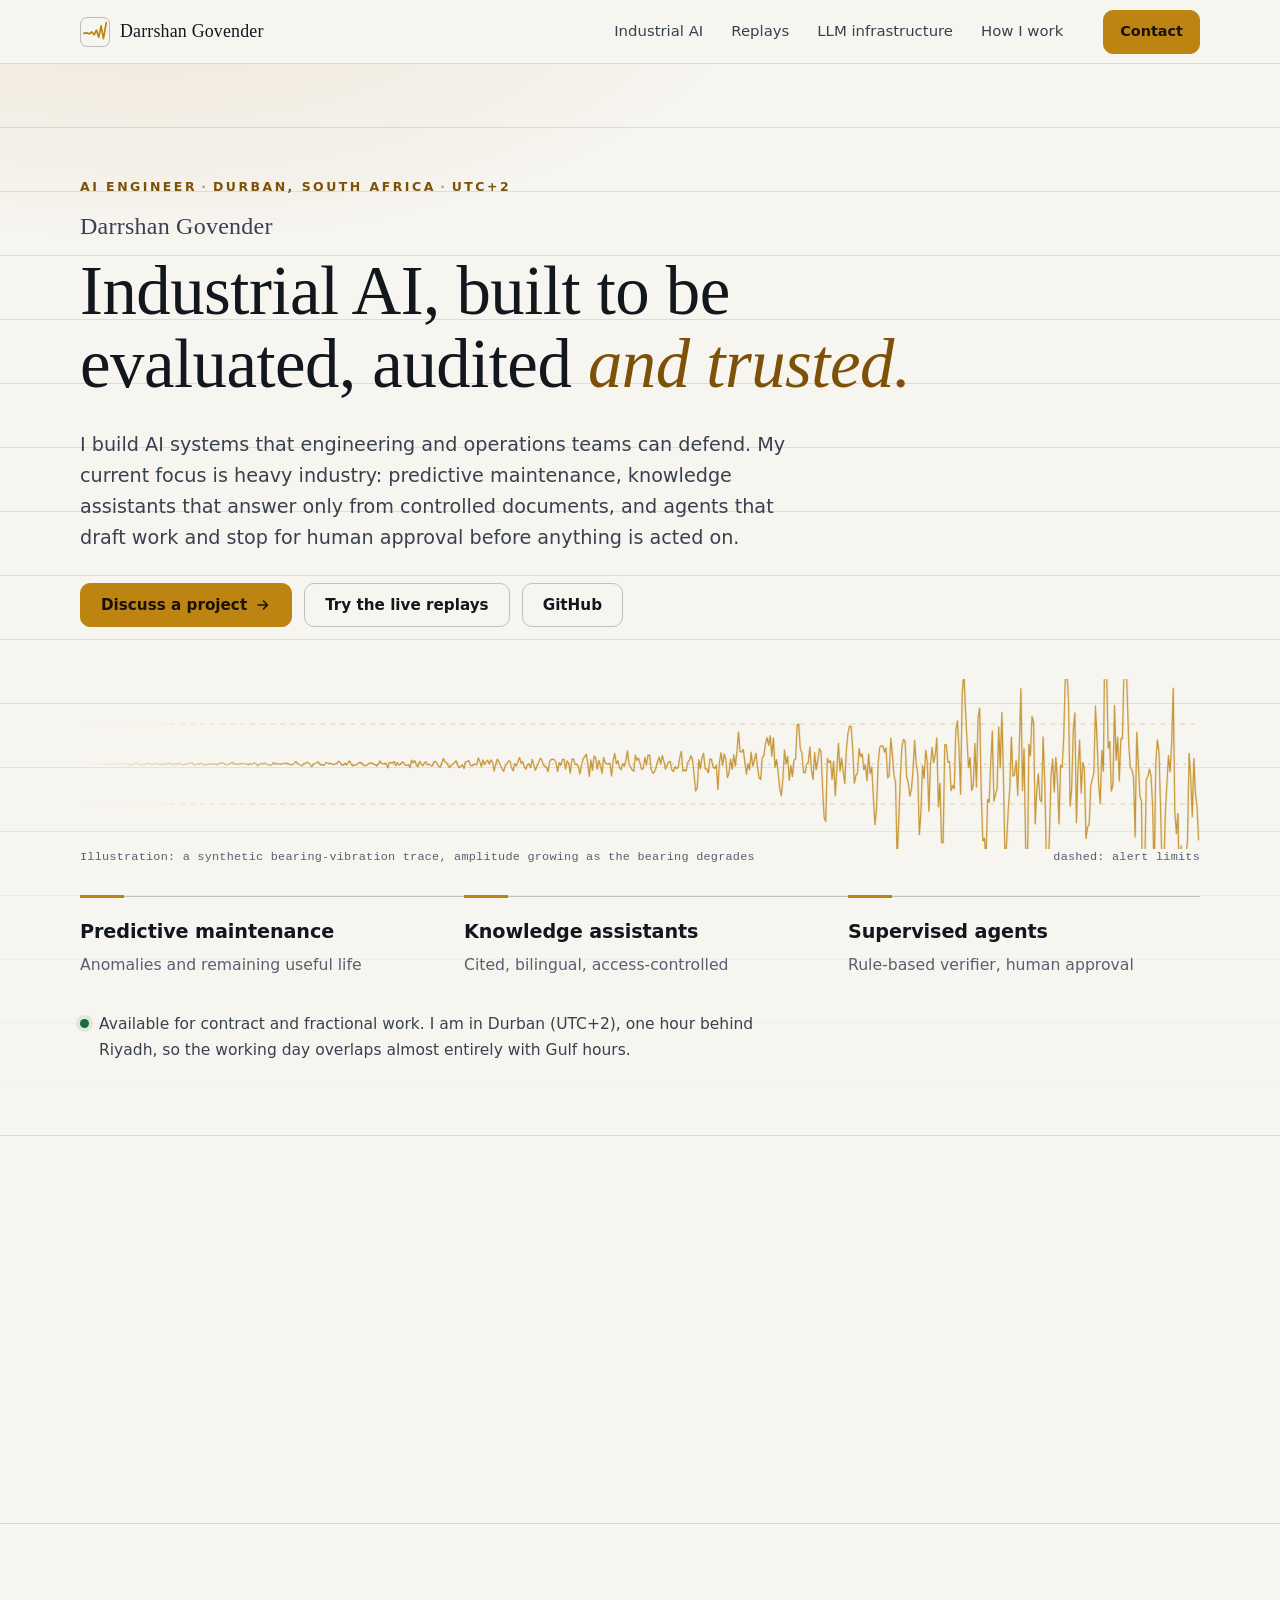
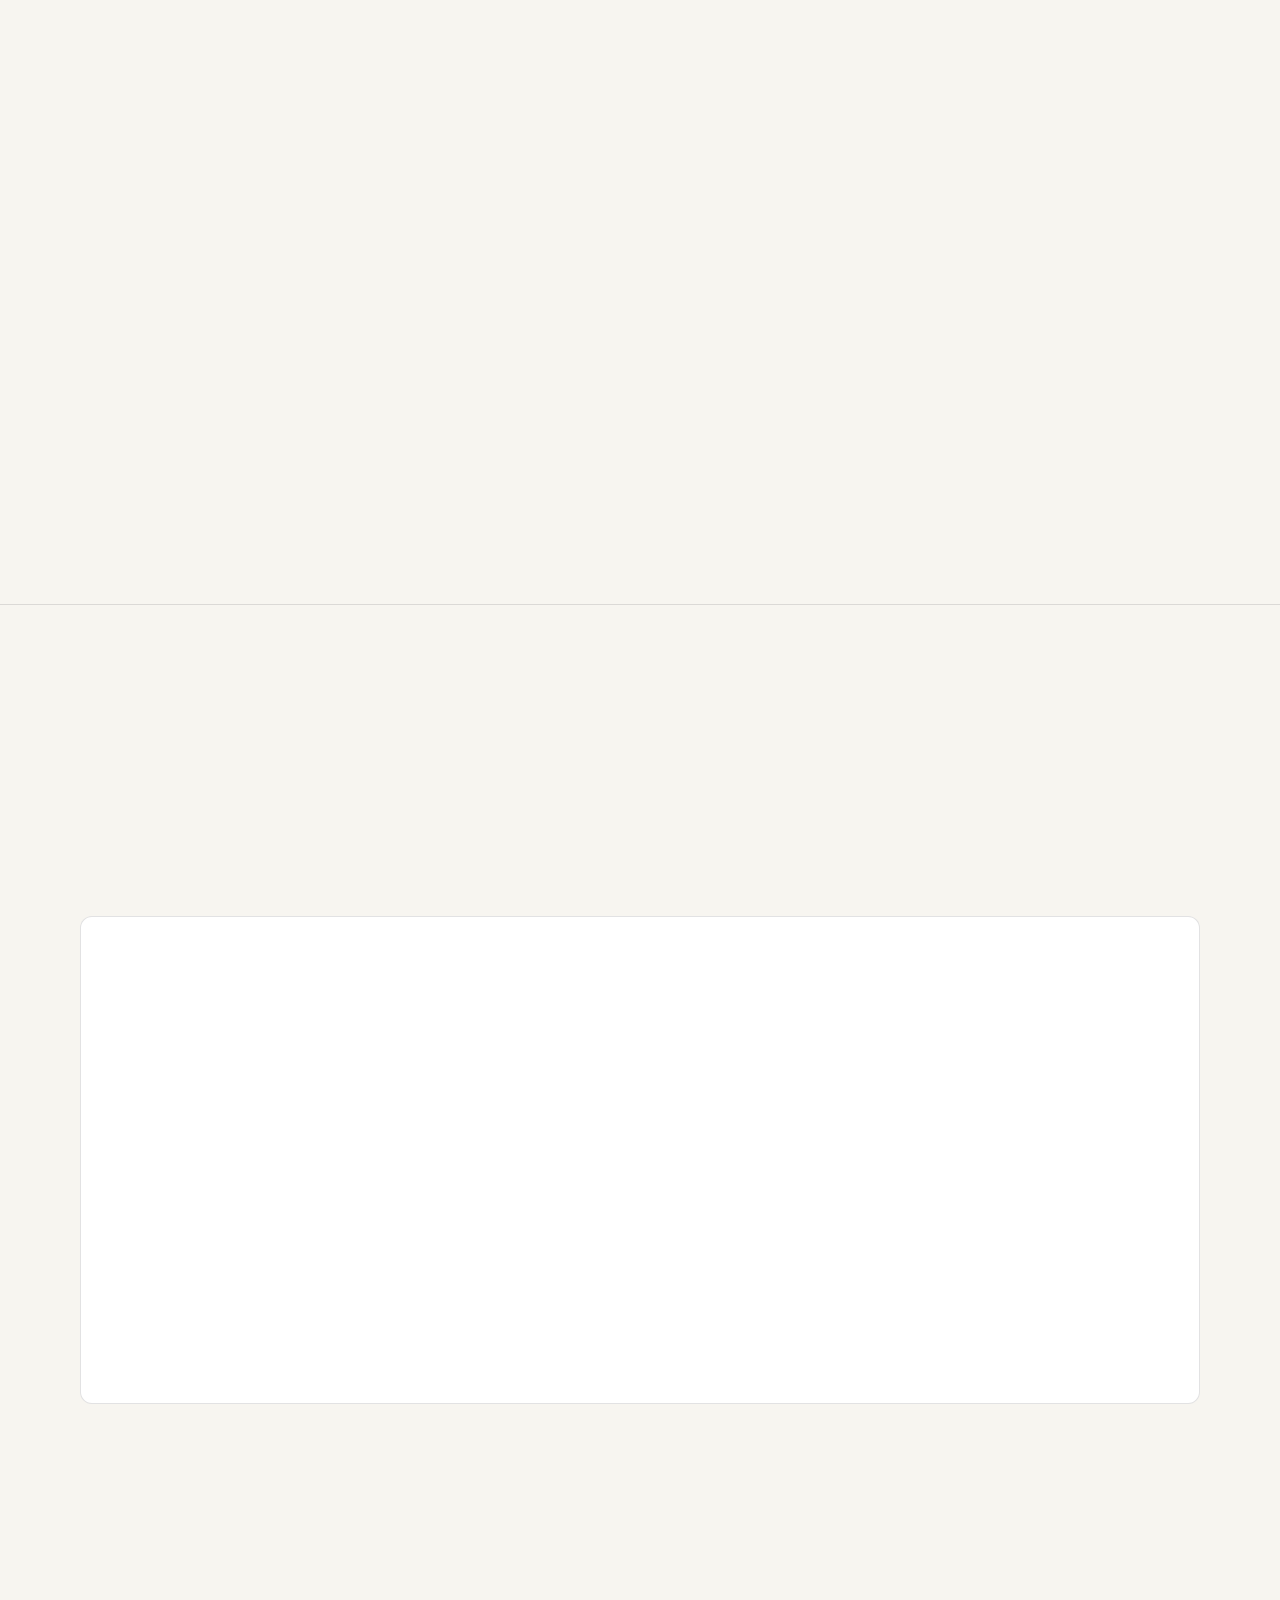
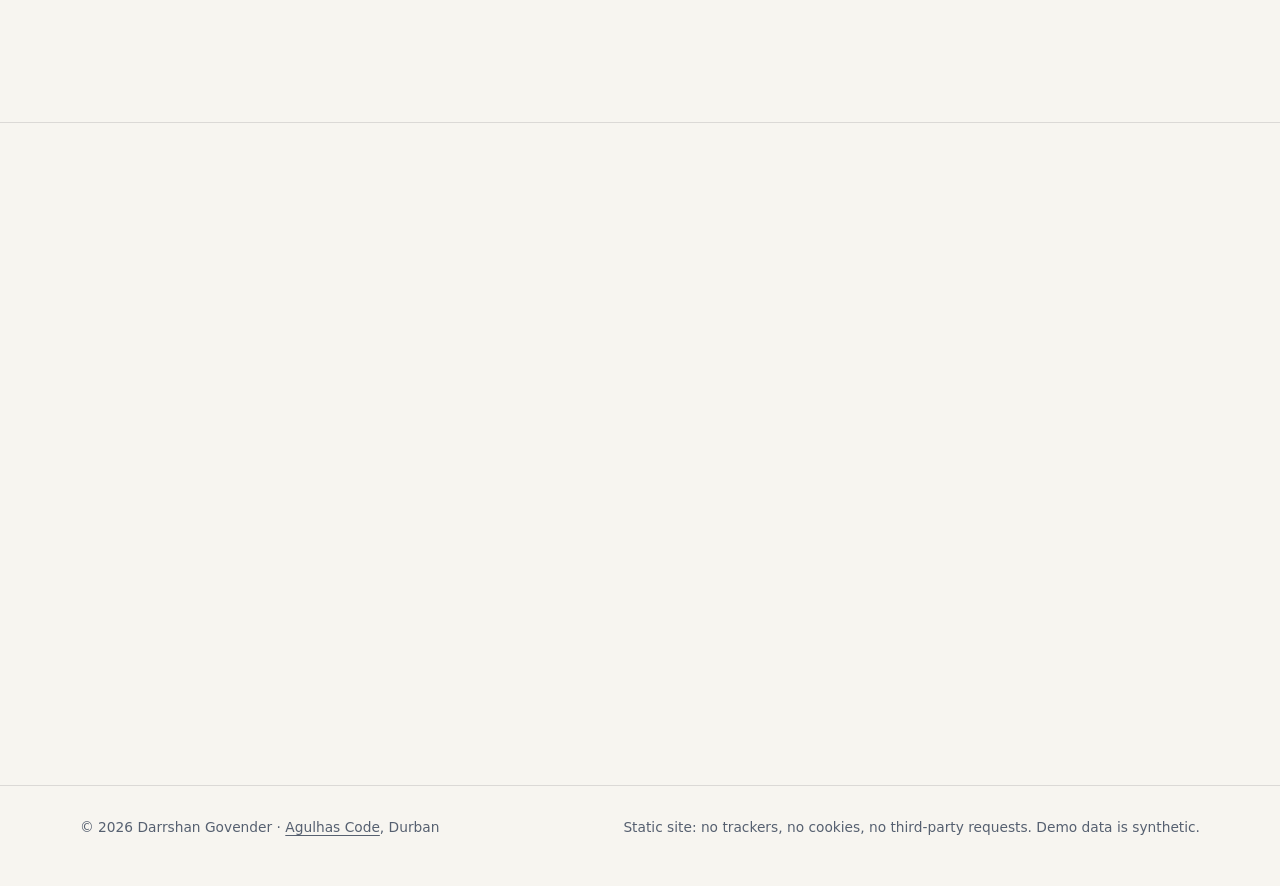
==== commit 956212bb: "Use measured wording for results and approval gates" ====
--- a/index.html
+++ b/index.html
@@ -75,7 +75,7 @@
       <span class="hero-name">Darrshan Govender</span>
       <span class="hero-line"><span class="ln">Industrial AI, built to be</span> <span class="ln">evaluated, audited <em>and trusted.</em></span></span>
     </h1>
-    <p class="hero-sub">I build AI systems that engineering and operations teams can defend. My current focus is heavy industry: predictive maintenance, knowledge assistants that answer only from controlled documents, and agents that draft work but never act without human approval.</p>
+    <p class="hero-sub">I build AI systems that engineering and operations teams can defend. My current focus is heavy industry: predictive maintenance, knowledge assistants that answer only from controlled documents, and agents that draft work and stop for human approval before anything is acted on.</p>
     <div class="cta-row">
       <a class="btn btn-primary" href="mailto:darrshangovender@gmail.com?subject=Industrial%20AI%20enquiry">Discuss a project
         <svg viewBox="0 0 16 16" aria-hidden="true" focusable="false"><path d="M3 8h9M8.5 4l4 4-4 4" fill="none" stroke="currentColor" stroke-width="1.6" stroke-linecap="round" stroke-linejoin="round"/></svg>
@@ -145,7 +145,7 @@
         <h3>Predictive maintenance, scored one failure at a time</h3>
         <p>Regime-aware anomaly detection, remaining useful life with an uncertainty interval, cost-aware alerting and structured work-order recommendations for mining and processing assets, run on a seeded synthetic fleet.</p>
         <dl>
-          <div><dt>Key result</dt><dd class="result">On 80 held-out synthetic failures: 79 warned 3+ days ahead vs 70 for fixed thresholds, at about two-thirds the cost. Still ahead when failure signatures are scaled to 30%; behind at 15%, and the README shows that curve.</dd></div>
+          <div><dt>Key result</dt><dd class="result">On 80 held-out synthetic failures: 79 warned 3+ days ahead vs 70 for the better of two tuned fixed-limit baselines, at about two-thirds of that baseline's illustrative cost. Still ahead when failure signatures are scaled to 30%; behind at 15%, and the README shows that curve.</dd></div>
           <div><dt>Cannot show</dt><dd>Anything about a real plant. The fleet is simulated, so the results describe the method, not a site.</dd></div>
         </dl>
         <p class="more"><a href="https://github.com/darrshangovender/asset-health">Source and results on GitHub &rarr;</a></p>
@@ -296,14 +296,14 @@
         <h3><a href="https://github.com/darrshangovender/guardrail">guardrail</a><span class="chip chip-plain">external benchmark</span></h3>
         <p>Safety gateway for model inputs and outputs: prompt-injection detection, PII redaction, groundedness checks and structured-output repair behind one policy layer. Saudi National ID/Iqama, IBAN and mobile detection with checksums.</p>
         <div class="res res-cols">
-          <div><span>On public datasets it did not train on</span><b class="big">59.6%</b>of labelled attacks caught (95% CI 52.5 to 66.3), with 0 false alarms on 178 benign prompts (upper bound 2.1%).</div>
+          <div><span>On the held-out test splits of two public datasets (whose training splits informed its patterns)</span><b class="big">59.6%</b>of 193 labelled attacks flagged (95% CI 52.5 to 66.3), with 0 false alarms on 178 benign prompts (upper bound 2.1%).</div>
           <div><span>Limitation, as written in the README</span>The detector is 46 regular expressions. Paraphrase, translation and encoded attacks pass, so it is one layer of defence, never the only control.</div>
         </div>
       </article>
       <article class="tile reveal" data-d="1">
         <h3><a href="https://github.com/darrshangovender/cascade">cascade</a></h3>
         <p>Verifier-gated model cascade: answer with the cheapest model first, escalate only when verification fails, fit the thresholds offline. Benchmarked on a simulated model.</p>
-        <div class="res"><span>Result</span>Counts every verifier call at current prices. A 2-tier cascade is 5% cheaper at 99% of the strong model's accuracy; the 3-tier one costs more, and the README shows why.</div>
+        <div class="res"><span>Result</span>Counts every verifier call, priced from the list prices in the repo. A 2-tier cascade is 5% cheaper at 99% of the strong model's accuracy; the 3-tier one costs more, and the README shows why.</div>
       </article>
       <article class="tile reveal">
         <h3><a href="https://github.com/darrshangovender/context-compress">context-compress</a></h3>
@@ -337,7 +337,7 @@
       </article>
     </div>
 
-    <p class="more-row reveal">More on <a href="https://github.com/darrshangovender">GitHub</a>: domain work such as lease abstraction and affordability scoring for LeasEase, the rental-trust startup I founded, a WhatsApp agent kit with POPIA-aware redaction, and smaller RAG, routing and evaluation libraries.</p>
+    <p class="more-row reveal">More on <a href="https://github.com/darrshangovender">GitHub</a>: domain work such as South African lease abstraction and tenant affordability scoring, a WhatsApp agent kit with POPIA-aware redaction, and smaller RAG, routing and evaluation libraries.</p>
   </div>
 </section>
 
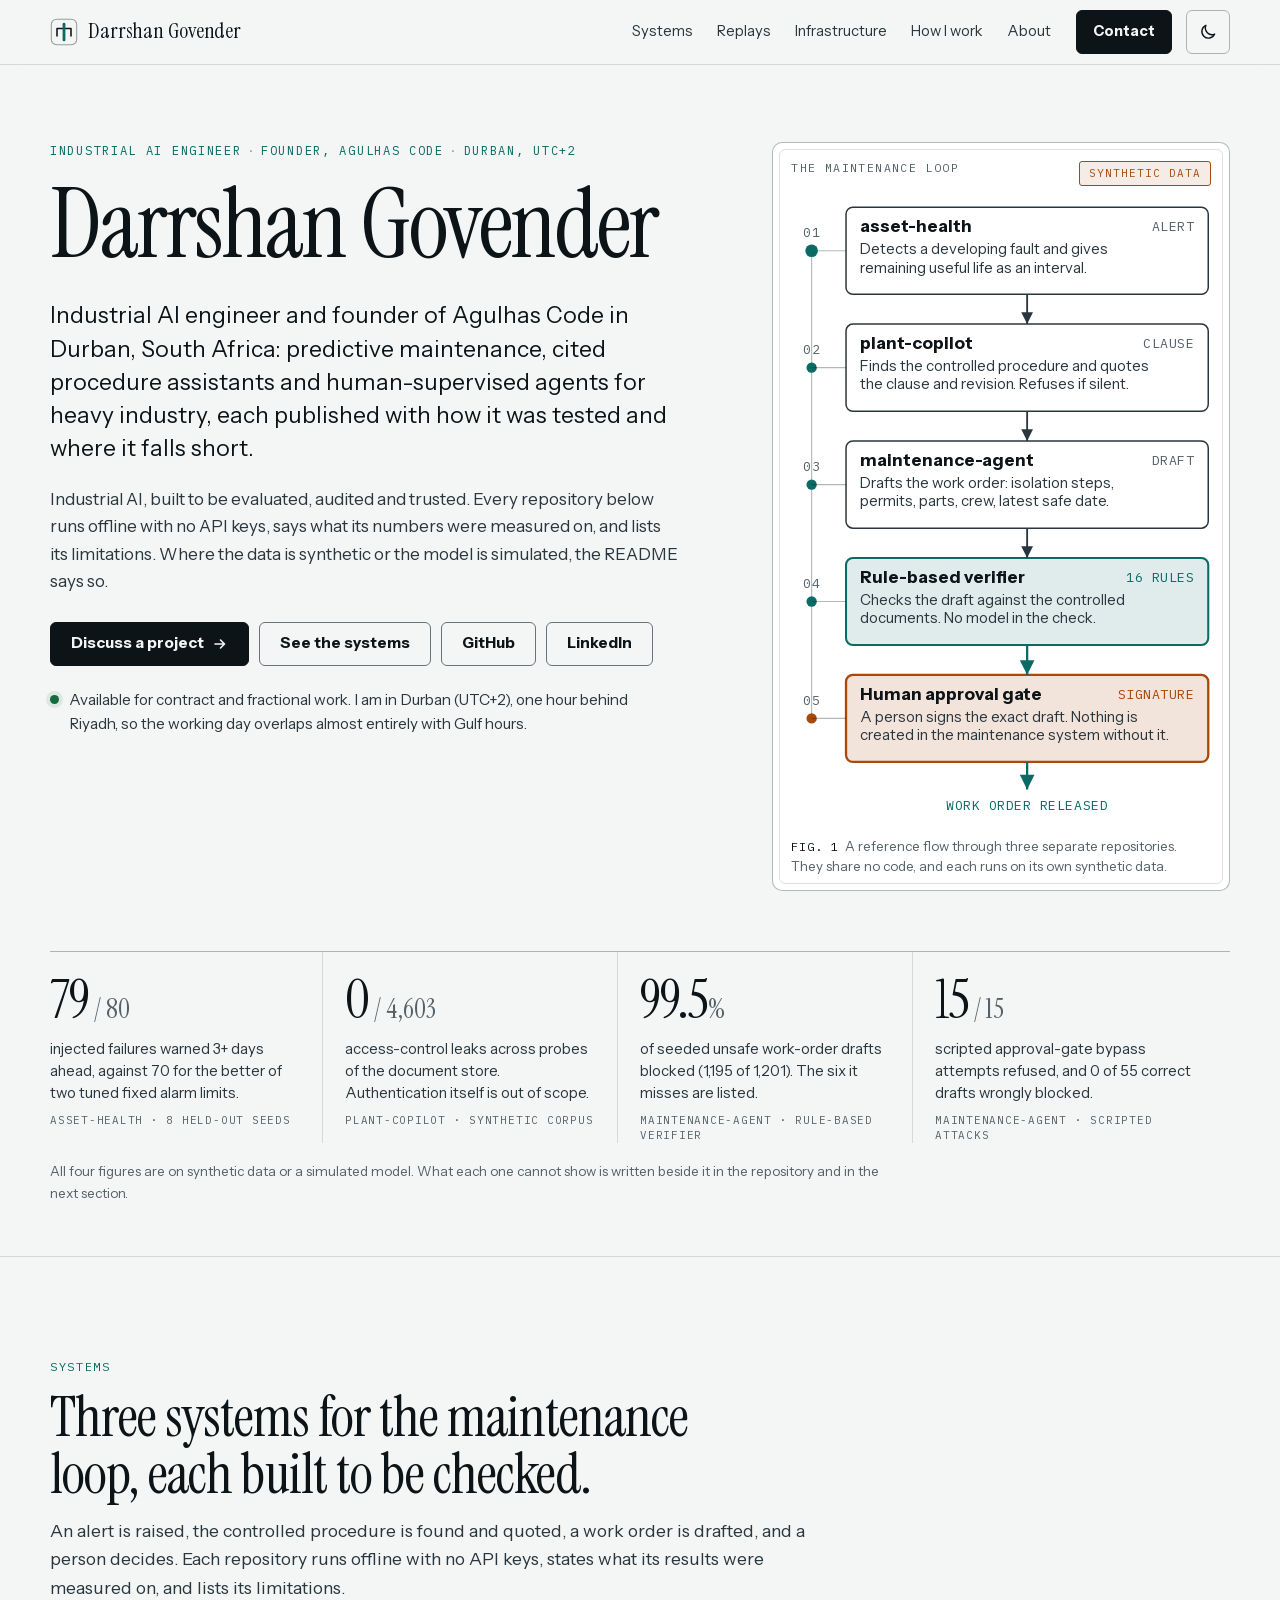
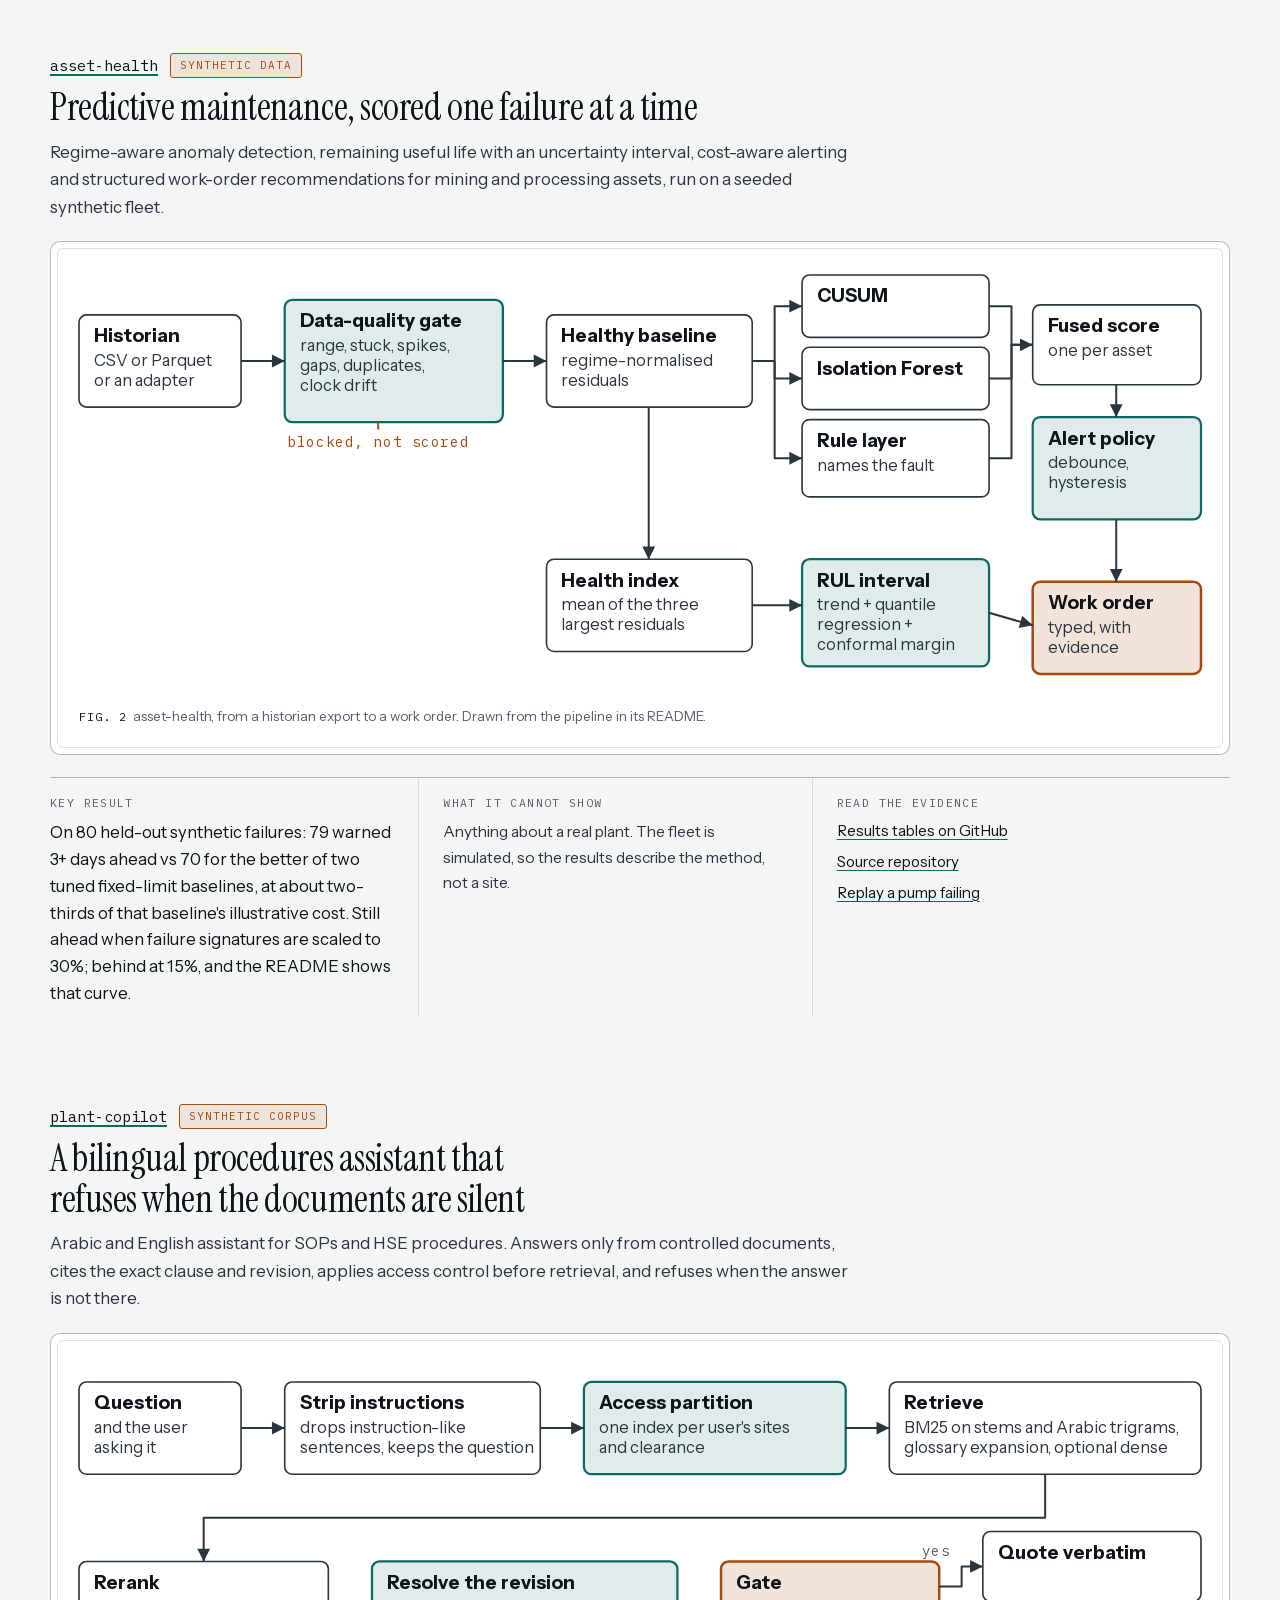
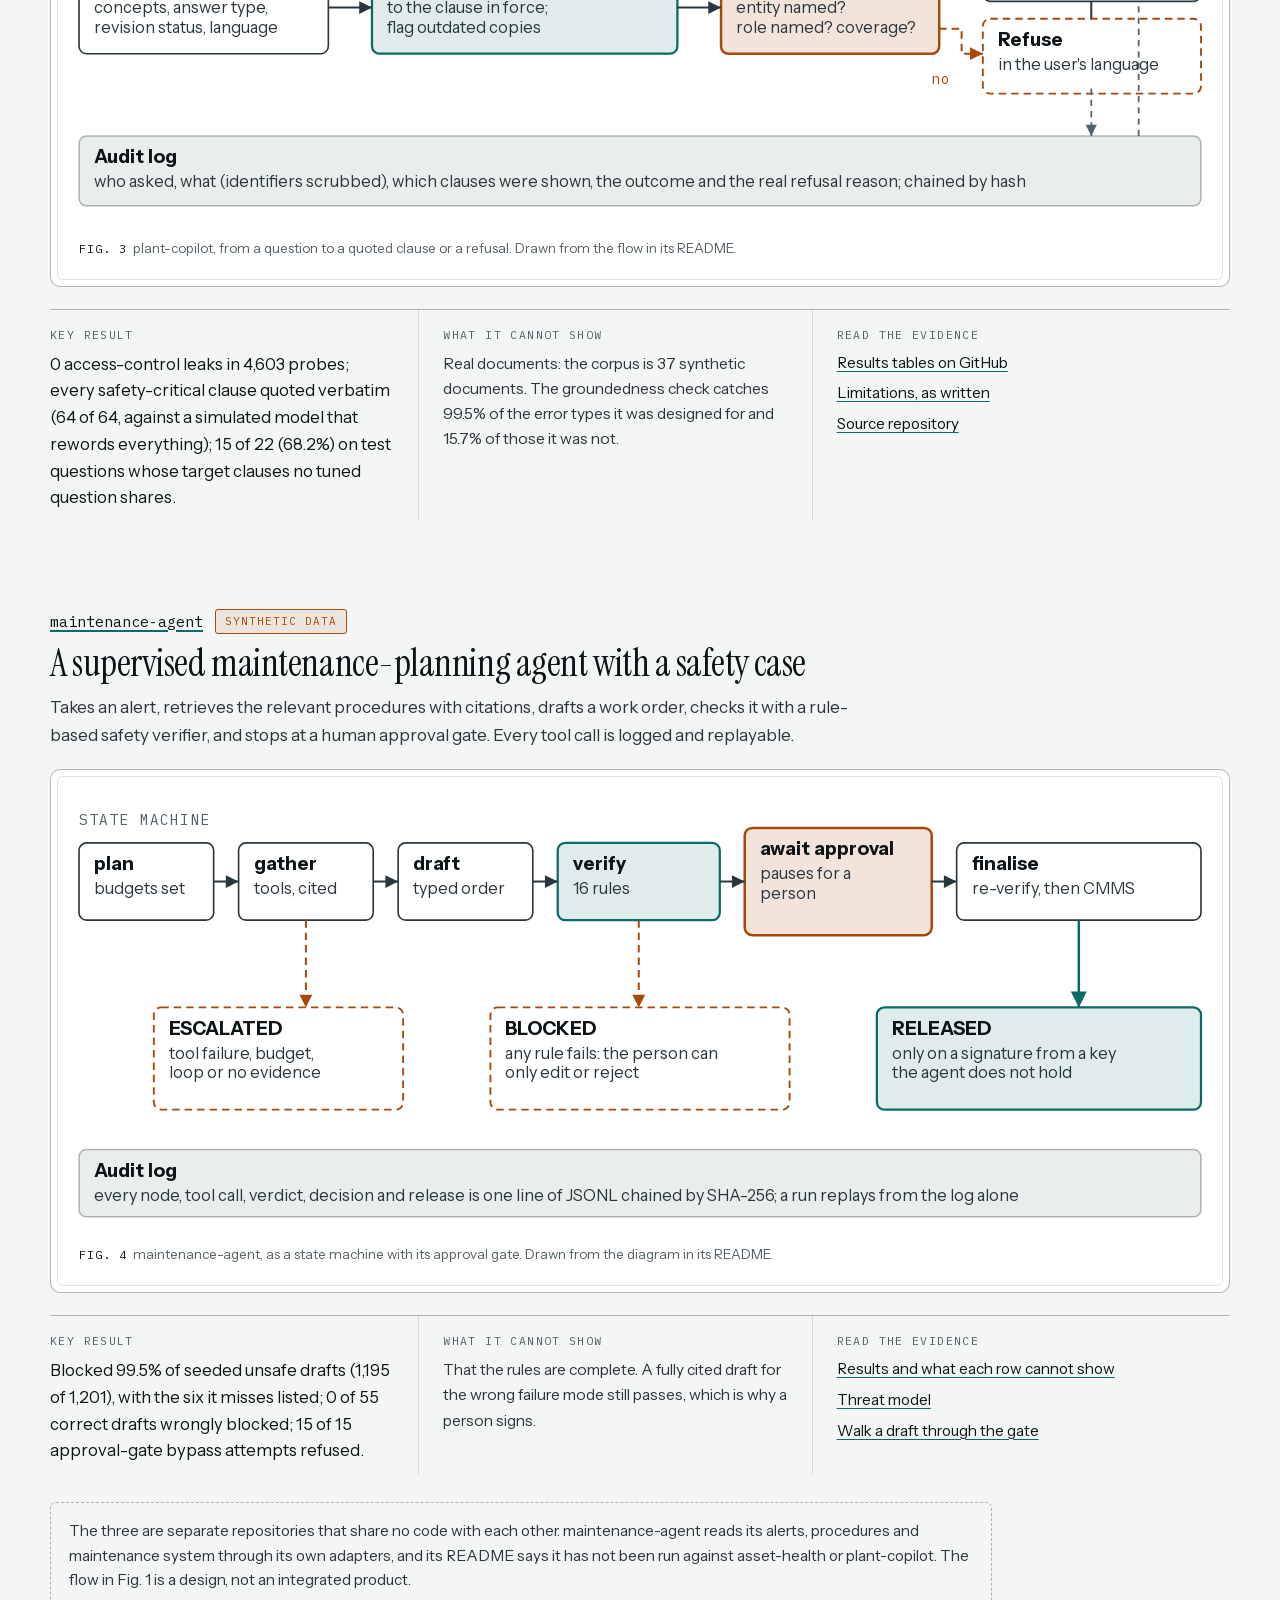
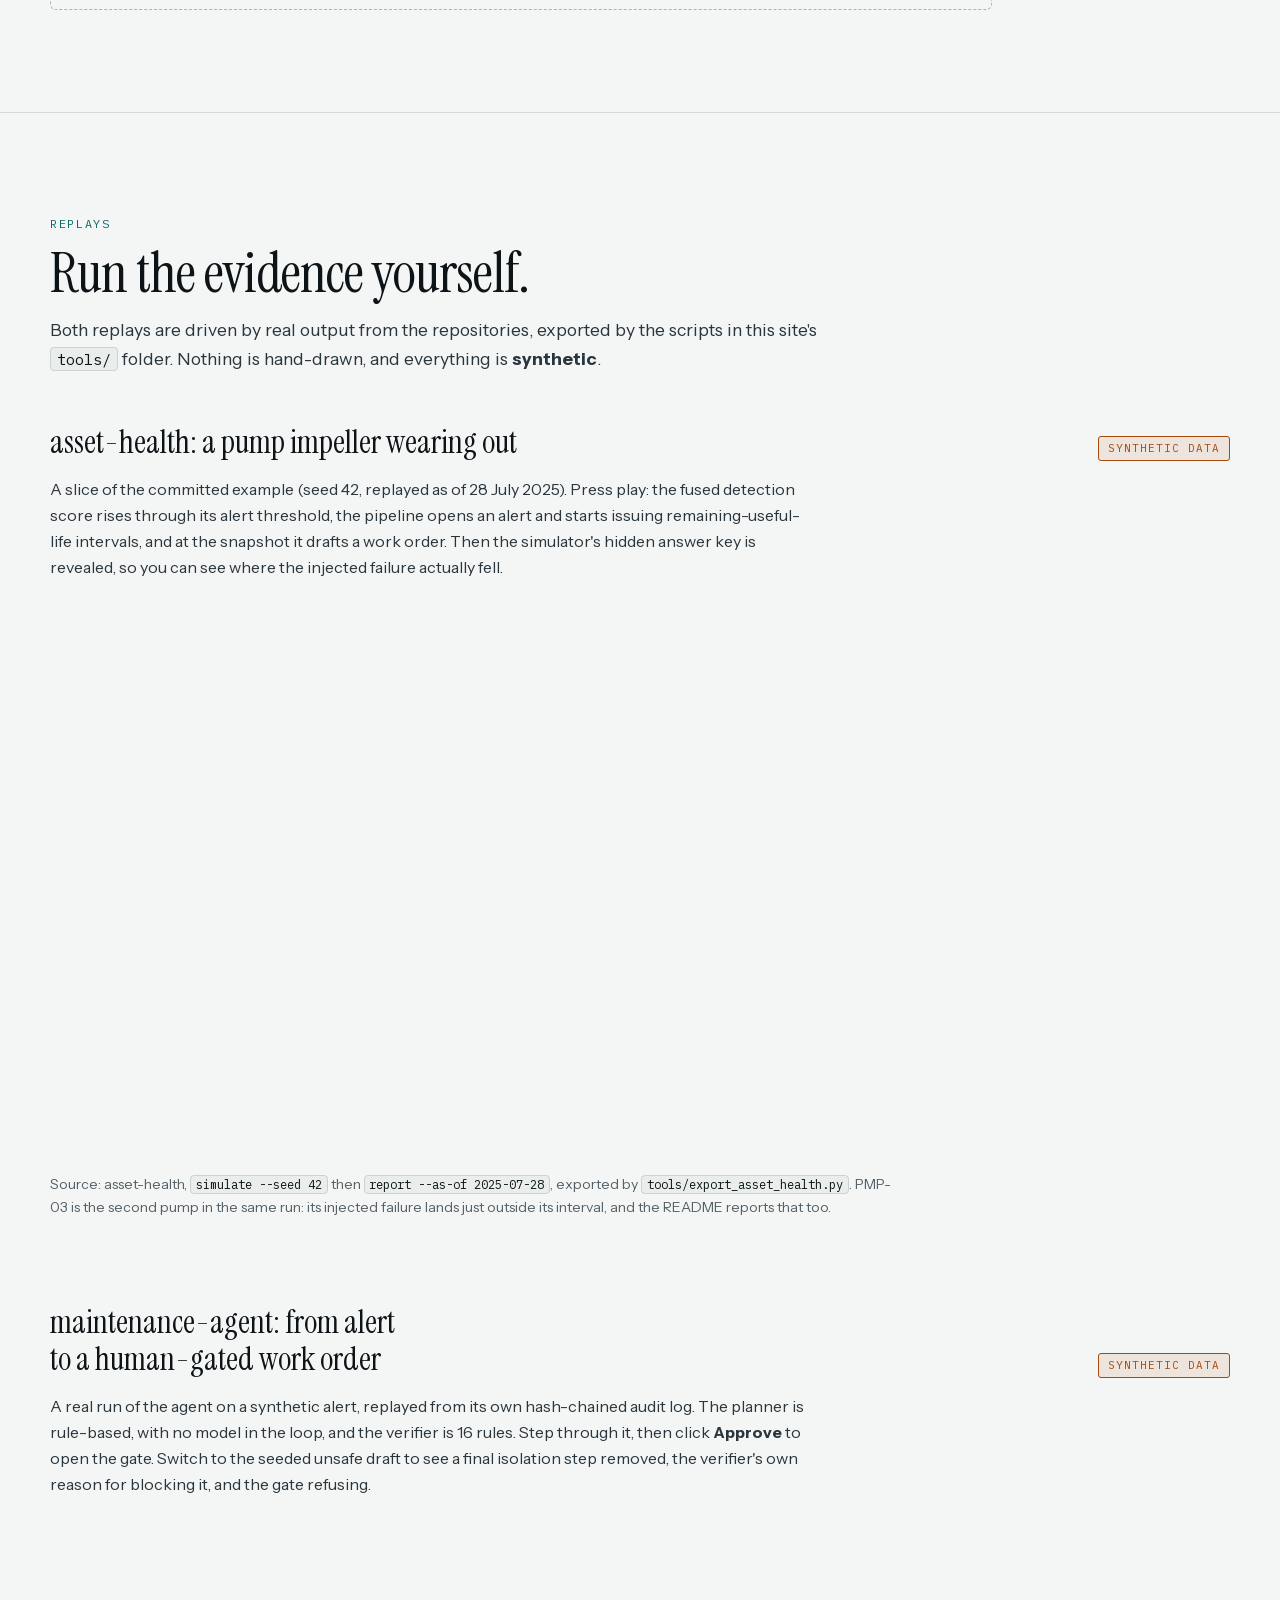
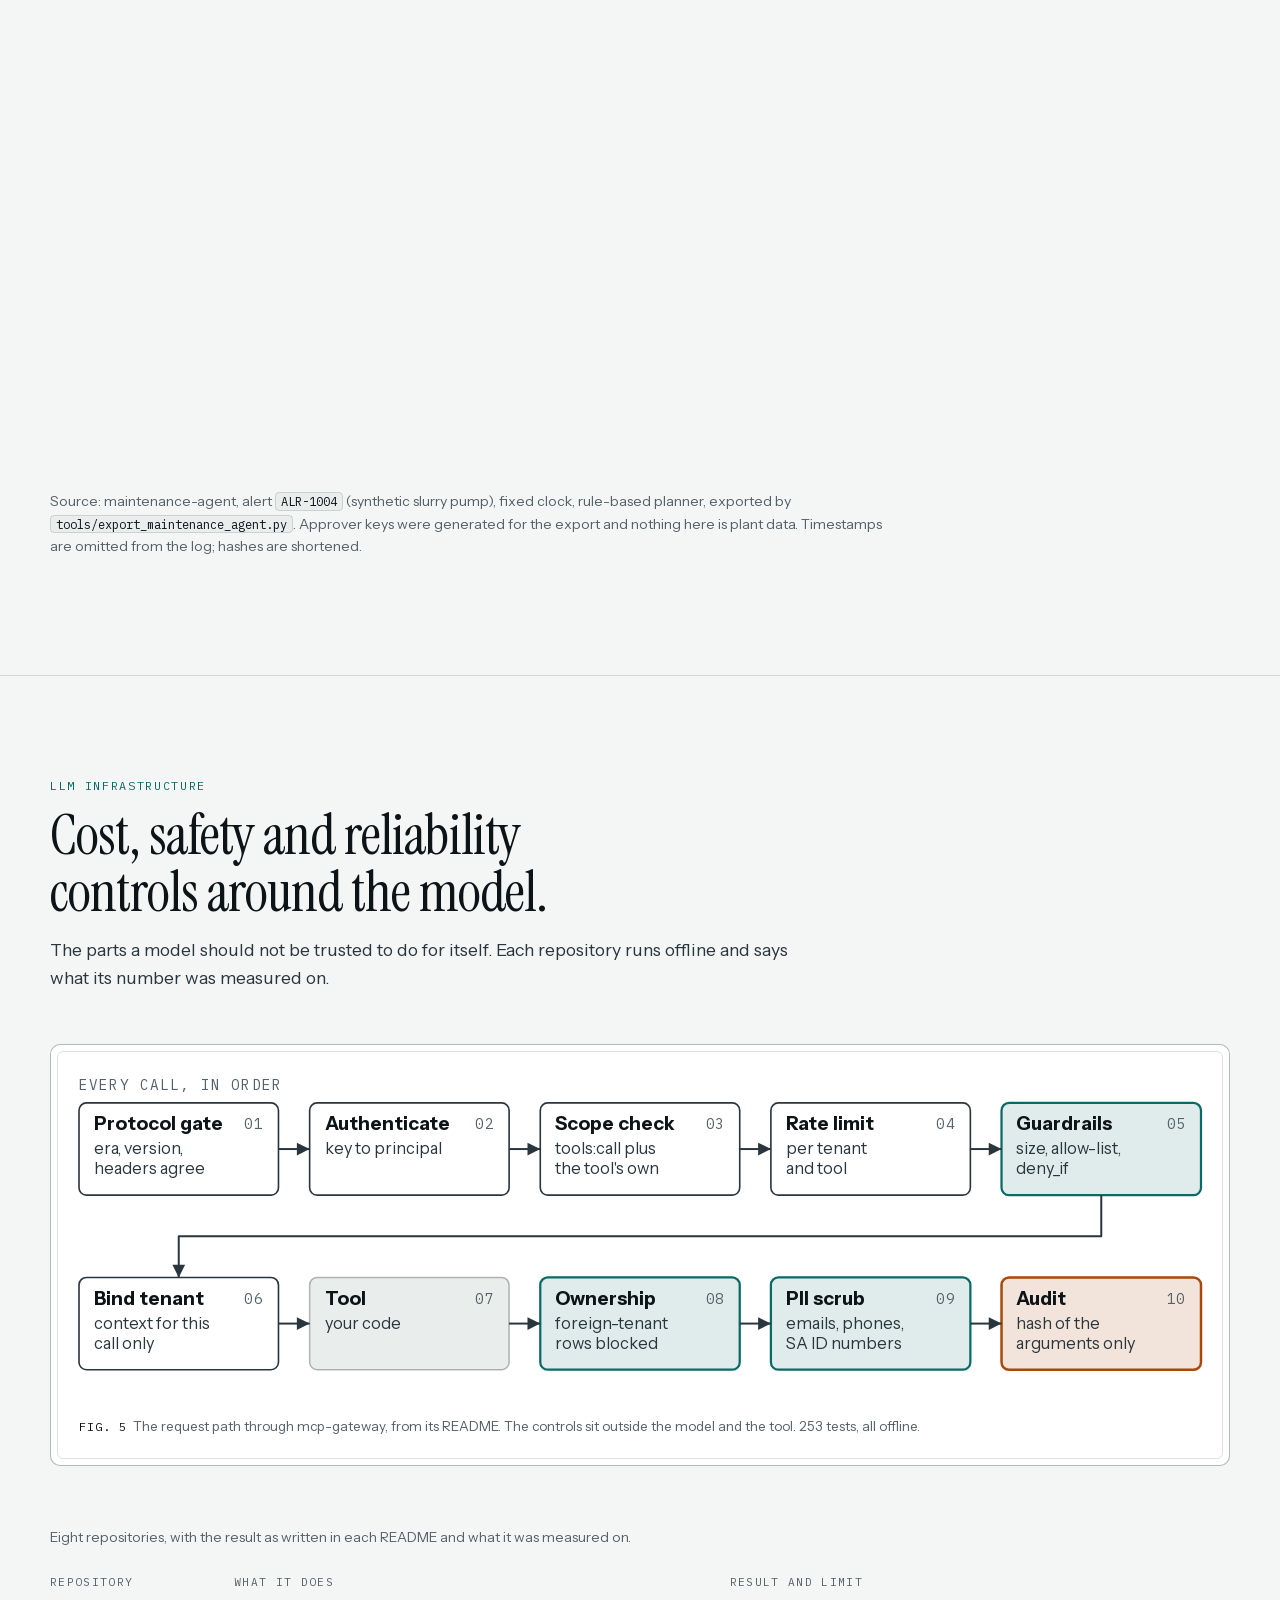
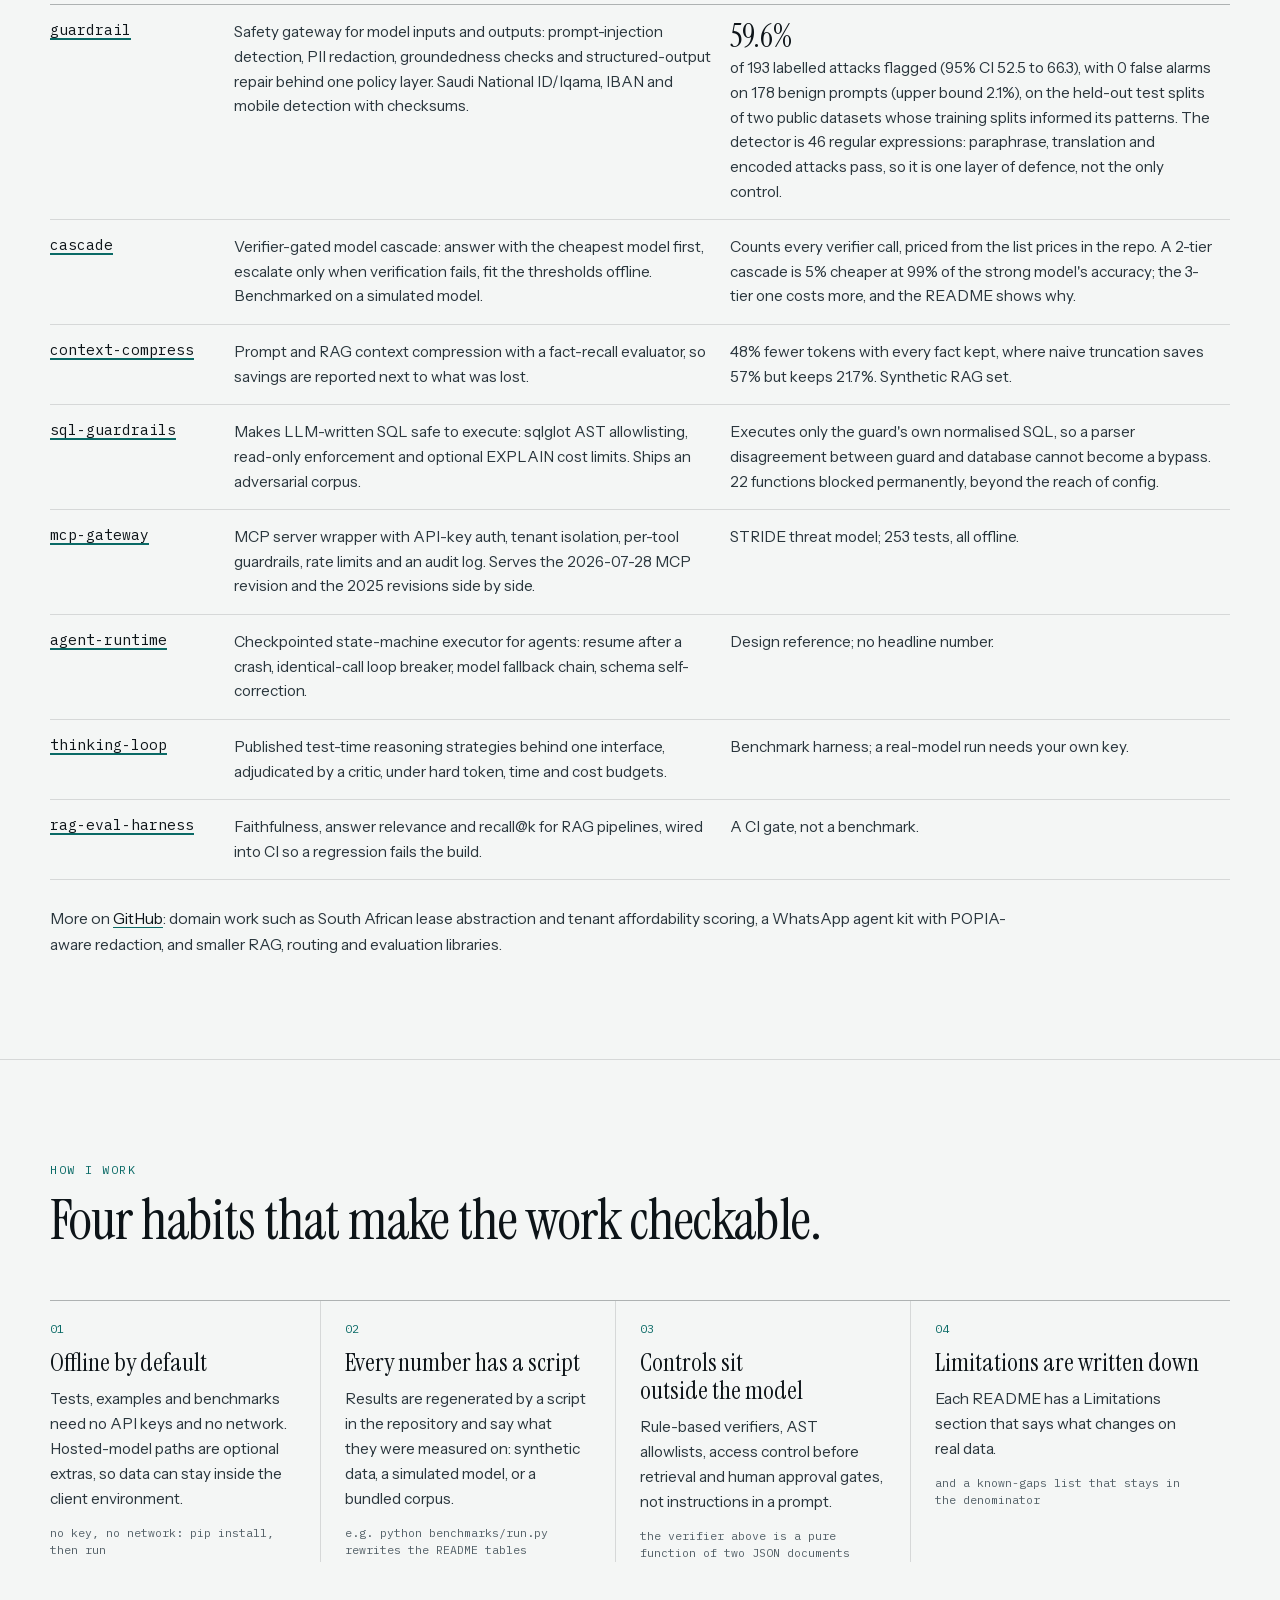
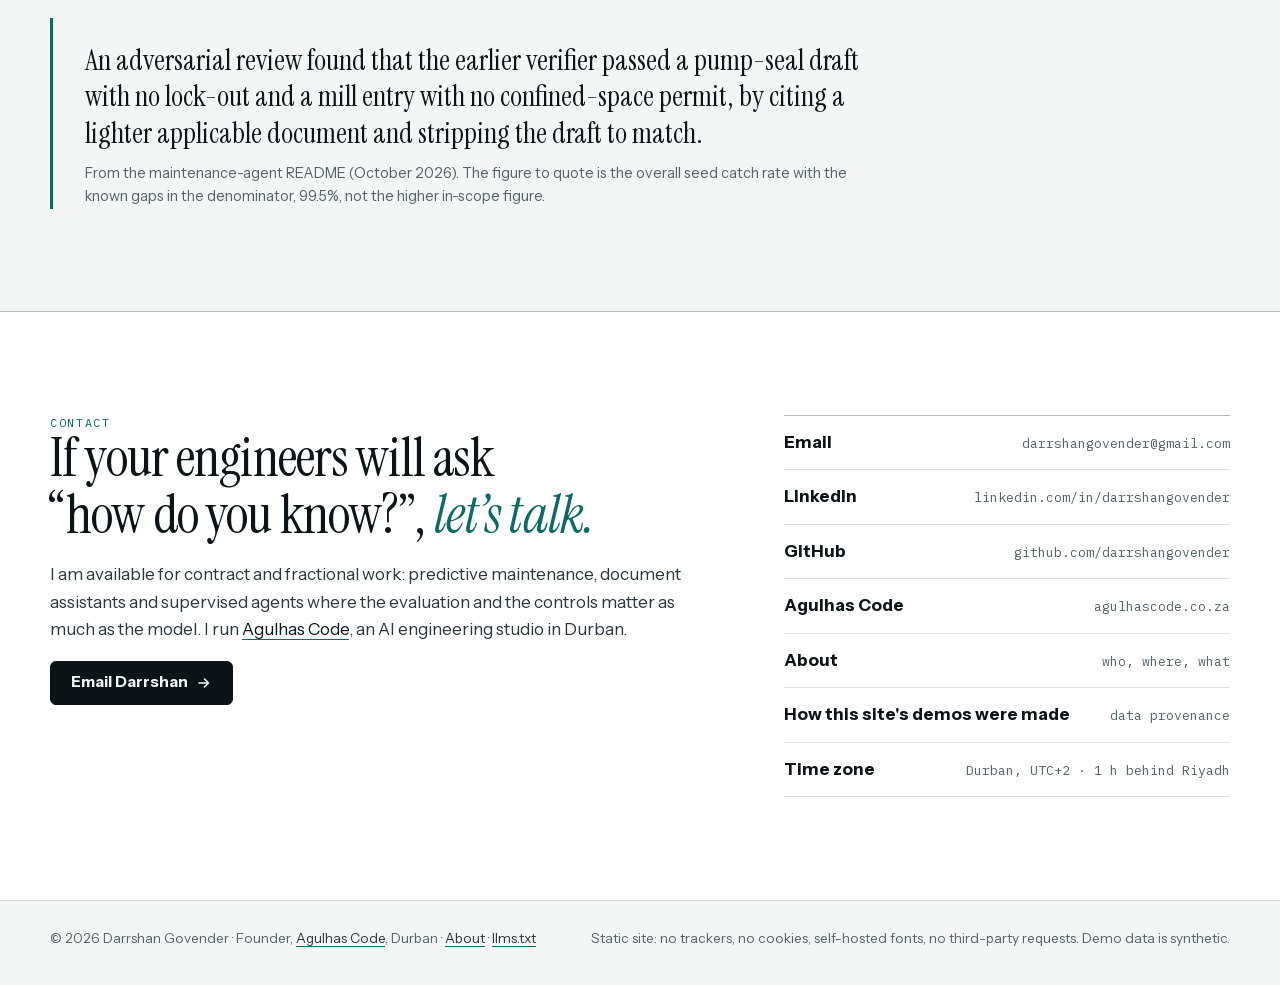
==== commit 2bc73901: "Redesign: new layout, about page, llms.txt and one identity across pages Co-Authored-By: Claude Opus" ====
--- a/index.html
+++ b/index.html
@@ -3,188 +3,554 @@
 <head>
 <meta charset="utf-8">
 <meta name="viewport" content="width=device-width, initial-scale=1">
-<title>Darrshan Govender | Industrial AI engineer</title>
-<meta name="description" content="Durban-based AI engineer building industrial AI that can be evaluated, audited and trusted: predictive maintenance, cited knowledge assistants and supervised agents. Available for contract and fractional work.">
+<title>Darrshan Govender | Industrial AI engineer · Founder, Agulhas Code</title>
+<meta name="description" content="Darrshan Govender, Durban: industrial AI engineer and founder of Agulhas Code. Predictive maintenance, cited procedure assistants and supervised agents, with results and limits published.">
 <meta name="author" content="Darrshan Govender">
-<meta name="color-scheme" content="dark light">
-<meta name="theme-color" content="#0d1015" media="(prefers-color-scheme: dark)">
-<meta name="theme-color" content="#f7f5f0" media="(prefers-color-scheme: light)">
-<meta http-equiv="Content-Security-Policy" content="default-src 'none'; script-src 'self'; style-src 'self'; img-src 'self' data:; connect-src 'self'; base-uri 'none'; form-action 'none'">
+<meta name="color-scheme" content="light dark">
+<meta name="theme-color" content="#0b1014" media="(prefers-color-scheme: dark)">
+<meta name="theme-color" content="#f4f6f5" media="(prefers-color-scheme: light)">
+<meta http-equiv="Content-Security-Policy" content="default-src 'none'; script-src 'self' 'sha256-F9iwwmMLa+450QBGOroepRar2g9uHv35dq1sZEl4cfg='; style-src 'self' 'sha256-nvSiU5svESOGhu73LU6PHxbJUclFJb8It+GOL1VAi8o='; img-src 'self' data:; font-src 'self'; connect-src 'self'; base-uri 'none'; form-action 'none'">
 <link rel="canonical" href="https://darrshangovender.github.io/">
-
 <meta property="og:type" content="website">
 <meta property="og:site_name" content="Darrshan Govender">
 <meta property="og:title" content="Darrshan Govender | Industrial AI, built to be evaluated, audited and trusted">
-<meta property="og:description" content="Predictive maintenance, cited knowledge assistants and supervised agents for heavy industry. Every number has a script; every limitation is written down.">
+<meta property="og:description" content="Darrshan Govender, Durban: industrial AI engineer and founder of Agulhas Code. Predictive maintenance, cited procedure assistants and supervised agents, with results and limits published.">
 <meta property="og:url" content="https://darrshangovender.github.io/">
 <meta property="og:image" content="https://darrshangovender.github.io/assets/img/og.png">
 <meta property="og:image:width" content="1200">
 <meta property="og:image:height" content="630">
-<meta property="og:image:alt" content="Darrshan Govender. Industrial AI, built to be evaluated, audited and trusted. A degrading vibration trace on a near-black background.">
+<meta property="og:image:alt" content="Darrshan Govender, industrial AI engineer and founder of Agulhas Code, Durban. A maintenance loop drawn as an engineering diagram: alert, cited procedure, drafted work order, rule-based verifier and a human approval gate.">
 <meta property="og:locale" content="en_ZA">
 <meta name="twitter:card" content="summary_large_image">
-<meta name="twitter:title" content="Darrshan Govender | Industrial AI engineer">
-<meta name="twitter:description" content="Industrial AI, built to be evaluated, audited and trusted.">
+<meta name="twitter:title" content="Darrshan Govender | Industrial AI, built to be evaluated, audited and trusted">
+<meta name="twitter:description" content="Darrshan Govender, Durban: industrial AI engineer and founder of Agulhas Code. Predictive maintenance, cited procedure assistants and supervised agents, with results and limits published.">
 <meta name="twitter:image" content="https://darrshangovender.github.io/assets/img/og.png">
-
+<meta name="twitter:image:alt" content="Darrshan Govender, industrial AI engineer and founder of Agulhas Code, Durban. A maintenance loop drawn as an engineering diagram: alert, cited procedure, drafted work order, rule-based verifier and a human approval gate.">
 <link rel="icon" href="assets/img/favicon.svg" type="image/svg+xml">
 <link rel="icon" href="assets/img/favicon-32.png" sizes="32x32" type="image/png">
 <link rel="apple-touch-icon" href="assets/img/apple-touch-icon.png">
-<link rel="stylesheet" href="assets/css/site.css">
-<script src="assets/js/boot.js"></script>
-<script defer src="data/asset-health.js"></script>
-<script defer src="data/maintenance-agent.js"></script>
-<script defer src="assets/js/common.js"></script>
-<script defer src="assets/js/replay.js"></script>
-<script defer src="assets/js/agent.js"></script>
-
+<link rel="preload" href="assets/fonts/instrument-serif-400.woff2" as="font" type="font/woff2" crossorigin>
+<link rel="preload" href="assets/fonts/instrument-sans-400.woff2" as="font" type="font/woff2" crossorigin>
+<link rel="preload" href="assets/fonts/instrument-sans-700.woff2" as="font" type="font/woff2" crossorigin>
+<link rel="preload" href="assets/fonts/plex-mono-400.woff2" as="font" type="font/woff2" crossorigin>
+<script>(function(){var d=document.documentElement;d.classList.add('js');try{var t=localStorage.getItem('theme');if(t==='light'||t==='dark')d.setAttribute('data-theme',t)}catch(e){}})();</script>
+<style>@font-face{font-family:"Instrument Sans";font-weight:400;font-style:normal;font-display:swap;src:url(assets/fonts/instrument-sans-400.woff2) format("woff2")}
+@font-face{font-family:"Instrument Sans";font-weight:700;font-style:normal;font-display:swap;src:url(assets/fonts/instrument-sans-700.woff2) format("woff2")}
+@font-face{font-family:"Instrument Serif";font-weight:400;font-style:normal;font-display:swap;src:url(assets/fonts/instrument-serif-400.woff2) format("woff2")}
+@font-face{font-family:"Instrument Serif";font-weight:400;font-style:italic;font-display:optional;src:url(assets/fonts/instrument-serif-400-italic.woff2) format("woff2")}
+@font-face{font-family:"IBM Plex Mono";font-weight:400;font-style:normal;font-display:swap;src:url(assets/fonts/plex-mono-400.woff2) format("woff2")}
+@font-face{font-family:"IBM Plex Mono";font-weight:700;font-style:normal;font-display:optional;src:url(assets/fonts/plex-mono-700.woff2) format("woff2")}
+:root{
+  color-scheme:light dark;
+  --bg:#f4f6f5;--surface:#fff;--surface-2:#e9eeec;
+  --line:rgba(13,20,24,.13);--line-2:rgba(13,20,24,.3);
+  --text:#0d1418;--text-2:#2a363d;--muted:#546168;
+  --accent:#0a6a66;--accent-soft:rgba(10,106,102,.1);--on-accent:#fff;
+  --signal:#a8480a;--signal-soft:rgba(168,72,10,.1);
+  --ok:#146b3c;--bad:#a52424;--inc:#38507a;
+  --ok-soft:rgba(20,107,60,.1);--bad-soft:rgba(165,36,36,.09);--inc-soft:rgba(56,80,122,.1);
+  --focus:#0a6a66;--edge:#2a363d;--ctl:#66737a;
+  --sans:"Instrument Sans",system-ui,-apple-system,"Segoe UI",Roboto,"Helvetica Neue",Arial,sans-serif;
+  --serif:"Instrument Serif","Iowan Old Style","Palatino Linotype",Palatino,Georgia,serif;
+  --mono:"IBM Plex Mono",ui-monospace,"Cascadia Code","SF Mono",Menlo,Consolas,"Liberation Mono",monospace;
+  --maxw:1180px;--gutter:clamp(20px,4.4vw,48px);--radius:6px;--radius-lg:10px;--header-h:64px;
+}
+@media (prefers-color-scheme:dark){:root:not([data-theme="light"]){--bg:#0b1014;--surface:#121a21;--surface-2:#19232c;--line:rgba(255,255,255,.1);--line-2:rgba(255,255,255,.22);--text:#edf3f5;--text-2:#c4cfd5;--muted:#94a3ad;--accent:#52d6c6;--accent-soft:rgba(82,214,198,.13);--on-accent:#04201c;--signal:#ff9f5a;--signal-soft:rgba(255,159,90,.14);--ok:#62d08e;--bad:#ff837a;--inc:#a6b9e0;--ok-soft:rgba(98,208,142,.12);--bad-soft:rgba(255,131,122,.12);--inc-soft:rgba(166,185,224,.12);--focus:#7ee6d9;--edge:#aab7c0;--ctl:#6d7b86;}}
+:root[data-theme="dark"]{--bg:#0b1014;--surface:#121a21;--surface-2:#19232c;--line:rgba(255,255,255,.1);--line-2:rgba(255,255,255,.22);--text:#edf3f5;--text-2:#c4cfd5;--muted:#94a3ad;--accent:#52d6c6;--accent-soft:rgba(82,214,198,.13);--on-accent:#04201c;--signal:#ff9f5a;--signal-soft:rgba(255,159,90,.14);--ok:#62d08e;--bad:#ff837a;--inc:#a6b9e0;--ok-soft:rgba(98,208,142,.12);--bad-soft:rgba(255,131,122,.12);--inc-soft:rgba(166,185,224,.12);--focus:#7ee6d9;--edge:#aab7c0;--ctl:#6d7b86;}
+*,*::before,*::after{box-sizing:border-box}
+html{scroll-behavior:smooth;-webkit-text-size-adjust:100%;text-size-adjust:100%;scroll-padding-top:calc(var(--header-h) + 16px);background:var(--bg)}
+body{margin:0;background:var(--bg);color:var(--text-2);font:1.0625rem/1.62 var(--sans);-webkit-font-smoothing:antialiased;overflow-x:hidden}
+h1,h2,h3,h4{color:var(--text);margin:0;font-weight:400;line-height:1.1;text-wrap:balance}
+p{margin:0 0 1em;text-wrap:pretty}
+a{color:var(--text);text-underline-offset:.22em;text-decoration-thickness:1px;text-decoration-color:var(--accent)}
+a:hover{color:var(--accent)}
+ul,ol{margin:0;padding:0}
+code,kbd,.mono{font-family:var(--mono);font-size:.86em}
+code{background:var(--surface-2);border:1px solid var(--line);padding:.08em .4em;border-radius:4px;color:var(--text);overflow-wrap:anywhere}
+svg{display:block}
+figure{margin:0}
+[hidden]{display:none!important}
+button,input{font:inherit;color:inherit}
+:focus-visible{outline:2px solid var(--focus);outline-offset:3px;border-radius:3px}
+.sr-only{position:absolute;width:1px;height:1px;margin:-1px;padding:0;overflow:hidden;clip:rect(0 0 0 0);white-space:nowrap;border:0}
+.skip{position:absolute;left:12px;top:-80px;z-index:100;background:var(--accent);color:var(--on-accent);padding:12px 16px;border-radius:4px;font-weight:700;text-decoration:none}
+.skip:focus{top:12px;color:var(--on-accent)}
+.container{width:min(var(--maxw),100% - 2*var(--gutter));margin-inline:auto}
+.label{font:400 .72rem/1.3 var(--mono);letter-spacing:.12em;text-transform:uppercase;color:var(--muted)}
+.eyebrow{font:400 .76rem/1.4 var(--mono);letter-spacing:.14em;text-transform:uppercase;color:var(--accent);margin:0 0 20px}
+.eyebrow .sep{opacity:.55;padding:0 .45em}
+.btn{display:inline-flex;align-items:center;justify-content:center;gap:8px;min-height:44px;padding:0 20px;border:1px solid var(--ctl);border-radius:var(--radius);background:transparent;color:var(--text);font-weight:700;font-size:.95rem;text-decoration:none;cursor:pointer;transition:background-color .15s,border-color .15s,color .15s}
+.btn:hover{background:var(--surface-2);color:var(--text);border-color:var(--muted)}
+.btn:disabled,.btn[aria-disabled="true"]{opacity:.45;cursor:not-allowed}
+.btn-primary{background:var(--text);border-color:var(--text);color:var(--bg)}
+.btn-primary:hover{background:var(--accent);border-color:var(--accent);color:var(--on-accent)}
+.btn-sm{padding:0 16px;font-size:.9rem}
+.btn svg{width:16px;height:16px;flex:none}
+.btn-approve{background:var(--ok);border-color:var(--ok);color:#04170c}
+.btn-approve:hover{background:var(--ok);filter:brightness(1.1);color:#04170c;border-color:var(--ok)}
+.btn-ghost-danger{border-color:var(--bad);color:var(--bad)}
+.btn-ghost-danger:hover{background:var(--bad-soft);color:var(--bad);border-color:var(--bad)}
+@media (prefers-color-scheme:light){:root:not([data-theme="dark"]) .btn-approve,:root:not([data-theme="dark"]) .btn-approve:hover{color:#fff}}
+:root[data-theme="light"] .btn-approve,:root[data-theme="light"] .btn-approve:hover{color:#fff}
+.chip{display:inline-flex;align-items:center;gap:6px;font:400 .68rem/1 var(--mono);letter-spacing:.09em;text-transform:uppercase;padding:6px 9px;border:1px solid currentColor;border-radius:3px;color:var(--muted);white-space:nowrap}
+.chip-synth{color:var(--signal);background:var(--signal-soft)}
+.chip-ok{color:var(--ok);background:var(--ok-soft)}
+.chip-bad{color:var(--bad);background:var(--bad-soft)}
+.chip-plain{border-color:var(--line-2)}
+.site-header{position:sticky;top:0;z-index:50;background:color-mix(in srgb,var(--bg) 88%,transparent);backdrop-filter:saturate(1.4) blur(10px);-webkit-backdrop-filter:saturate(1.4) blur(10px);border-bottom:1px solid var(--line)}
+.bar{display:flex;align-items:center;gap:14px;min-height:var(--header-h)}
+.brand{display:inline-flex;align-items:center;gap:10px;color:var(--text);text-decoration:none;margin-right:auto;min-height:44px}
+.brand-mark{width:28px;height:28px;flex:none;stroke:currentColor;fill:none}
+.brand span{font:400 1.35rem/1 var(--serif);letter-spacing:-.005em}
+.nav{display:flex;gap:2px}
+.nav a{display:inline-flex;align-items:center;min-height:44px;padding:0 11px;font-size:.92rem;text-decoration:none;color:var(--text-2);border-radius:var(--radius)}
+.nav a:hover,.nav a[aria-current]{color:var(--text);background:var(--surface-2)}
+.theme-btn{display:none;width:44px;height:44px;align-items:center;justify-content:center;border:1px solid var(--line-2);border-radius:var(--radius);background:transparent;cursor:pointer;color:var(--text)}
+.theme-btn:hover{background:var(--surface-2)}
+.js .theme-btn{display:inline-flex}
+.theme-btn svg{width:20px;height:20px;fill:none;stroke:currentColor;stroke-width:1.7;stroke-linecap:round;stroke-linejoin:round}
+.theme-btn .i-sun{display:none}
+:root[data-theme="dark"] .theme-btn .i-sun{display:block}
+:root[data-theme="dark"] .theme-btn .i-moon{display:none}
+@media (prefers-color-scheme:dark){:root:not([data-theme="light"]) .theme-btn .i-sun{display:block}:root:not([data-theme="light"]) .theme-btn .i-moon{display:none}}
+.nav-toggle{display:none;min-height:44px;padding:0 14px;border:1px solid var(--line-2);border-radius:var(--radius);background:transparent;cursor:pointer;font-weight:700;font-size:.9rem}
+@media (max-width:980px){
+  .nav-toggle{display:inline-flex;align-items:center}
+  .nav{display:none;position:absolute;left:0;right:0;top:var(--header-h);flex-direction:column;background:var(--bg);border-bottom:1px solid var(--line);padding:8px var(--gutter) 16px;gap:0}
+  .nav.is-open{display:flex}
+  .nav a{padding:0 4px;border-bottom:1px solid var(--line);border-radius:0}
+  .bar .btn-sm{display:none}
+}
+.hero{padding:clamp(36px,6vw,84px) 0 clamp(28px,4vw,52px);position:relative}
+.hero-grid{display:grid;grid-template-columns:minmax(0,1.18fr) minmax(0,.82fr);gap:clamp(28px,5vw,72px);align-items:start}
+.hero h1{font:400 clamp(3.1rem,7.6vw,6.1rem)/.94 var(--serif);letter-spacing:-.022em;margin:0 0 .3em}
+.hero h1 em{font-style:italic;color:var(--accent)}
+.bio{font:400 clamp(1.18rem,1.9vw,1.42rem)/1.46 var(--sans);color:var(--text);max-width:34em;margin:0 0 .9em}
+.sub{max-width:38em;margin:0 0 26px;color:var(--text-2)}
+.cta-row{display:flex;flex-wrap:wrap;gap:10px;margin:0 0 22px}
+.avail{display:flex;gap:10px;align-items:flex-start;font-size:.95rem;color:var(--text-2);margin:0;max-width:40em}
+.avail .dot{flex:none;width:9px;height:9px;margin-top:.5em;border-radius:50%;background:var(--ok);box-shadow:0 0 0 4px var(--ok-soft)}
+.hero-fig{border:1px solid var(--line-2);border-radius:var(--radius-lg);background:var(--surface);padding:18px 18px 14px;position:relative}
+.hero-fig::before,.sheet::before{content:"";position:absolute;inset:6px;border:1px solid var(--line);border-radius:6px;pointer-events:none}
+.hero-fig .fig-top{display:flex;justify-content:space-between;gap:10px;margin:0 0 12px}
+.hero-fig figcaption,.sheet figcaption{font-size:.84rem;line-height:1.5;color:var(--muted);margin:12px 0 0}
+.hero-fig figcaption b,.sheet figcaption b{font:400 .74rem var(--mono);letter-spacing:.08em;color:var(--text);margin-right:.5em}
+@media (max-width:900px){.hero-grid{grid-template-columns:minmax(0,1fr)}.hero-fig{max-width:520px}}
+.proof{margin-top:clamp(30px,5vw,60px);border-top:1px solid var(--line-2);display:grid;grid-template-columns:repeat(4,minmax(0,1fr))}
+.proof>li{list-style:none;padding:22px 22px 0 0;margin-right:22px;border-right:1px solid var(--line)}
+.proof>li:last-child{border-right:0;margin-right:0}
+.proof .num{display:block;font:400 clamp(2.4rem,4.2vw,3.5rem)/1 var(--serif);color:var(--text);letter-spacing:-.02em;font-variant-numeric:tabular-nums}
+.proof .num small{font-size:.5em;color:var(--muted);letter-spacing:0}
+.proof .txt{display:block;margin:10px 0 8px;font-size:.93rem;line-height:1.5;color:var(--text-2)}
+.proof .src{display:block;font:400 .68rem/1.4 var(--mono);letter-spacing:.07em;text-transform:uppercase;color:var(--muted)}
+.proof-note{font-size:.84rem;color:var(--muted);margin:18px 0 0;max-width:62em}
+@media (max-width:900px){.proof{grid-template-columns:repeat(2,minmax(0,1fr))}.proof>li{padding:18px 16px 18px 0;margin:0;border-right:0;border-bottom:1px solid var(--line)}.proof>li:nth-child(odd){margin-right:16px;border-right:1px solid var(--line)}}
+@media (max-width:520px){.proof{grid-template-columns:minmax(0,1fr)}.proof>li,.proof>li:nth-child(odd){margin:0;border-right:0}}
+.section{padding:clamp(52px,8vw,108px) 0;border-top:1px solid var(--line)}
+.sec-head{display:grid;grid-template-columns:minmax(0,1fr);gap:14px;margin-bottom:clamp(28px,4vw,52px);max-width:52rem}
+.kicker{font:400 .74rem/1.3 var(--mono);letter-spacing:.14em;text-transform:uppercase;color:var(--accent);margin:0}
+.kicker b{font-weight:400;color:var(--muted);margin-right:.7em}
+.sec-head h2{font:400 clamp(2.15rem,4.6vw,3.5rem)/1.02 var(--serif);letter-spacing:-.018em}
+.lede{font-size:1.1rem;max-width:44em;margin:0;color:var(--text-2)}
+.note{font-size:.88rem;color:var(--muted);max-width:60em}
+.sys{margin:0 0 clamp(52px,7vw,88px)}
+.sys:last-of-type{margin-bottom:0}
+.sys-head{display:grid;grid-template-columns:minmax(0,1fr);gap:10px;margin-bottom:20px;max-width:50rem}
+.sys-k{display:flex;flex-wrap:wrap;align-items:center;gap:8px 12px;margin:0;font:400 .8rem/1 var(--mono);color:var(--muted)}
+.sys-k .repo{color:var(--text);font-size:.95rem;text-decoration-color:var(--accent);text-decoration-thickness:2px}
+.sys-head h3{font:400 clamp(1.7rem,3vw,2.35rem)/1.08 var(--serif);letter-spacing:-.012em}
+.sys-head p{margin:0;color:var(--text-2)}
+.sheet{position:relative;border:1px solid var(--line-2);border-radius:var(--radius-lg);background:var(--surface);padding:clamp(16px,2.4vw,28px)}
+.sheet-body{position:relative}
+.dg{width:100%;height:auto;overflow:visible}
+.sheet .steps{display:none}
+.steps{counter-reset:s;list-style:none;margin:0;position:relative}
+.steps li{counter-increment:s;position:relative;padding:0 0 18px 40px;font-size:.95rem;line-height:1.5}
+.steps li::before{content:counter(s,decimal-leading-zero);position:absolute;left:0;top:1px;font:400 .72rem/1 var(--mono);color:var(--accent);width:26px}
+.steps li::after{content:"";position:absolute;left:12px;top:22px;bottom:2px;border-left:1px solid var(--line-2)}
+.steps li:last-child{padding-bottom:0}.steps li:last-child::after{display:none}
+.steps b{display:block;color:var(--text);font-size:1rem}
+@media (max-width:759px){.sheet .dg{display:none}.sheet .steps{display:block}}
+.facts{display:grid;grid-template-columns:repeat(3,minmax(0,1fr));gap:0;margin-top:22px;border-top:1px solid var(--line-2)}
+.facts>div{padding:18px 24px 0 0;margin-right:24px;border-right:1px solid var(--line)}
+.facts>div:last-child{border-right:0;margin-right:0;padding-right:0}
+.facts h4{font:400 .72rem/1.3 var(--mono);letter-spacing:.12em;text-transform:uppercase;color:var(--muted);margin-bottom:8px}
+.facts p{font-size:.97rem;margin:0 0 .6em;color:var(--text-2)}
+.facts p.result{color:var(--text);font-size:1.03rem}
+.facts ul{list-style:none;font-size:.95rem}
+.facts li{margin:0 0 6px}
+@media (max-width:900px){.facts{grid-template-columns:minmax(0,1fr)}.facts>div{margin:0;padding:16px 0 4px;border-right:0;border-bottom:1px solid var(--line)}.facts>div:last-child{border-bottom:0}}
+.flow-note{margin:28px 0 0;padding:16px 18px;border:1px dashed var(--line-2);border-radius:var(--radius);font-size:.95rem;max-width:62em;color:var(--text-2)}
+@media (prefers-reduced-motion:no-preference){
+  .pulse{animation:travel 5.2s cubic-bezier(.45,0,.2,1) infinite}
+  @keyframes travel{0%{transform:translateY(0);opacity:0}8%{opacity:.9}88%{opacity:.9}100%{transform:translateY(408px);opacity:0}}
+}
+@media (prefers-reduced-motion:reduce){.pulse{display:none}html{scroll-behavior:auto}}
+.table-scroll{overflow-x:auto}
+.ledger{width:100%;border-collapse:collapse;font-size:.95rem}
+.ledger caption{text-align:left;font-size:.86rem;color:var(--muted);padding:0 0 12px}
+.ledger th,.ledger td{text-align:left;padding:15px 18px 15px 0;border-bottom:1px solid var(--line);vertical-align:top}
+.ledger thead th{font:400 .7rem/1.3 var(--mono);letter-spacing:.12em;text-transform:uppercase;color:var(--muted);border-bottom:1px solid var(--line-2)}
+.ledger tbody th{font:400 .92rem/1.4 var(--mono);white-space:nowrap}
+.ledger tbody th a{text-decoration-thickness:2px}
+.ledger tbody th{width:11.5rem}
+.ledger td:first-of-type{width:42%}
+.replays .note{margin-top:12px}
+@media (max-width:520px){.hero-fig{padding:14px 10px 12px}}
+.ledger td strong{color:var(--text);font-weight:700}
+.ledger .big{display:block;font:400 2rem/1 var(--serif);color:var(--text);margin-bottom:4px}
+@media (max-width:759px){
+  .ledger thead{display:none}
+  .ledger,.ledger tbody,.ledger tr,.ledger th,.ledger td{display:block}
+  .ledger tr{padding:16px 0;border-bottom:1px solid var(--line)}
+  .ledger th,.ledger td{border:0;padding:0 0 8px}
+  .ledger td[data-label]::before{content:attr(data-label);display:block;font:400 .66rem/1.4 var(--mono);letter-spacing:.12em;text-transform:uppercase;color:var(--muted)}
+}
+.more-row{margin:26px 0 0;font-size:.97rem;max-width:62em}
+.fig-wide{margin:0 0 clamp(36px,5vw,60px)}
+.principles{list-style:none;display:grid;grid-template-columns:repeat(4,minmax(0,1fr));border-top:1px solid var(--line-2)}
+.principles li{padding:22px 24px 0 0;margin-right:24px;border-right:1px solid var(--line)}
+.principles li:last-child{border-right:0;margin-right:0}
+.principles .n{display:block;font:400 .74rem/1 var(--mono);color:var(--accent);margin-bottom:14px}
+.principles h3{font:400 1.6rem/1.1 var(--serif);margin-bottom:10px}
+.principles p{font-size:.96rem;margin:0 0 .8em}
+.principles .ev{display:block;font:400 .72rem/1.5 var(--mono);color:var(--muted)}
+@media (max-width:980px){.principles{grid-template-columns:repeat(2,minmax(0,1fr))}.principles li{margin:0;padding:20px 20px 20px 0;border-right:0;border-bottom:1px solid var(--line)}}
+@media (max-width:560px){.principles{grid-template-columns:minmax(0,1fr)}}
+.pull{margin:clamp(30px,5vw,56px) 0 0;padding:24px 0 0 clamp(18px,3vw,32px);border-left:3px solid var(--accent);max-width:52rem}
+.pull blockquote{margin:0 0 10px;font:400 clamp(1.3rem,2.4vw,1.8rem)/1.28 var(--serif);color:var(--text)}
+.pull figcaption{font-size:.9rem;color:var(--muted)}
+.contact{padding:clamp(56px,8vw,104px) 0;border-top:1px solid var(--line-2);background:var(--surface)}
+.contact-grid{display:grid;grid-template-columns:minmax(0,1.2fr) minmax(0,.8fr);gap:clamp(28px,5vw,72px);align-items:start}
+.contact h2{font:400 clamp(2.1rem,4.4vw,3.4rem)/1.04 var(--serif);letter-spacing:-.016em;margin-bottom:18px}
+.contact h2 em{font-style:italic;color:var(--accent)}
+.contact-list{list-style:none;border-top:1px solid var(--line-2)}
+.contact-list li{border-bottom:1px solid var(--line)}
+.contact-list a,.contact-list .static-row{display:flex;justify-content:space-between;align-items:baseline;gap:16px;flex-wrap:wrap;min-height:44px;padding:13px 0;text-decoration:none;color:var(--text);font-weight:700}
+.contact-list a:hover{color:var(--accent)}
+.contact-list small{font:400 .82rem/1.4 var(--mono);color:var(--muted);font-weight:400;overflow-wrap:anywhere}
+@media (max-width:900px){.contact-grid{grid-template-columns:minmax(0,1fr)}}
+.footer{padding:26px 0 36px;font-size:.85rem;color:var(--muted);border-top:1px solid var(--line)}
+.footer .container{display:flex;flex-wrap:wrap;justify-content:space-between;gap:8px 24px}
+.footer a{color:var(--text-2)}
+.about{padding:clamp(36px,6vw,80px) 0 clamp(52px,8vw,100px)}
+.about h1{font:400 clamp(2.8rem,6.4vw,5rem)/.98 var(--serif);letter-spacing:-.02em;margin:0 0 .35em}
+.prose{max-width:40rem}
+.prose p{font-size:1.1rem;line-height:1.65;color:var(--text-2)}
+.prose h2{font:400 1.7rem/1.15 var(--serif);margin:1.6em 0 .5em}
+.prose ul{padding-left:1.1em;font-size:1.05rem}.prose li{margin:0 0 .4em}
+.fact-list{list-style:none;margin:28px 0 0;border-top:1px solid var(--line-2);max-width:40rem}
+.fact-list li{display:grid;grid-template-columns:9.5rem minmax(0,1fr);gap:14px;padding:12px 0;border-bottom:1px solid var(--line);font-size:.98rem}
+.fact-list b{font:400 .72rem/1.6 var(--mono);letter-spacing:.1em;text-transform:uppercase;color:var(--muted)}
+@media (max-width:520px){.fact-list li{grid-template-columns:minmax(0,1fr);gap:2px}}
+.pending-note{margin:0 0 16px;padding:10px 14px;border:1px dashed var(--signal);border-radius:var(--radius);color:var(--signal);font:400 .78rem/1.5 var(--mono)}
+.cards2{display:grid;grid-template-columns:repeat(2,minmax(0,1fr));gap:20px;margin-top:8px}
+.card{border:1px solid var(--line-2);border-radius:var(--radius-lg);background:var(--surface);padding:22px}
+.card h3{font:400 1.6rem/1.1 var(--serif);margin:10px 0}
+.card .repo{font:400 .8rem var(--mono);color:var(--muted)}
+.card ul{margin:10px 0 0 1.1em;font-size:.95rem}.card li{margin:0 0 6px}
+@media (max-width:820px){.cards2{grid-template-columns:minmax(0,1fr)}}
+@media print{.site-header,.theme-btn{display:none}body{background:#fff;color:#000}}
+noscript .nojs{margin:12px 0;padding:14px 16px;border:1px dashed var(--line-2);border-radius:var(--radius);color:var(--muted)}
+.replays{display:grid;gap:clamp(40px,6vw,72px);grid-template-columns:minmax(0,1fr)}
+.replays>*{min-width:0}
+.replay-title{display:flex;justify-content:space-between;gap:12px;flex-wrap:wrap;align-items:flex-end;margin-bottom:16px}
+.replay-title h3{font:400 clamp(1.5rem,2.6vw,2rem)/1.15 var(--serif);max-width:34ch}
+.replay-intro{max-width:70ch;margin:0 0 20px;font-size:1rem}
+.js:not(.demos-ready) .replays .panel{visibility:hidden;min-height:560px}
+.js:not(.demos-ready) .replays .panel>*{display:none}
+.dg .b{fill:var(--surface);stroke:var(--edge);stroke-width:1.3}.dg .bk{fill:color-mix(in srgb, var(--accent) 13%, var(--surface));stroke:var(--accent);stroke-width:1.8}.dg .bg{fill:color-mix(in srgb, var(--signal) 15%, var(--surface));stroke:var(--signal);stroke-width:2}.dg .bm{fill:var(--surface-2);stroke:var(--line-2);stroke-width:1.2}.dg .bw{fill:var(--surface);stroke:var(--signal);stroke-width:1.5;stroke-dasharray:6 4}.dg .t1{font:700 15px var(--sans);fill:var(--text)}.dg .t2{font:400 13px var(--sans);fill:var(--text-2)}.dg .tm{font:400 11.5px var(--mono);fill:var(--muted);letter-spacing:.04em}.dg .tw{font:400 11.5px var(--mono);fill:var(--signal);letter-spacing:.04em}.dg .ta{font:400 11.5px var(--mono);fill:var(--accent);letter-spacing:.04em}.dg .fl{font:400 11.5px var(--mono);fill:var(--muted);letter-spacing:.08em}.dg .e{fill:none;stroke:var(--edge);stroke-width:1.6;stroke-linejoin:round}.dg .ed{fill:none;stroke:var(--muted);stroke-width:1.4;stroke-dasharray:5 4;stroke-linejoin:round}.dg .ew{fill:none;stroke:var(--signal);stroke-width:1.6;stroke-dasharray:6 4;stroke-linejoin:round}.dg .ek{fill:none;stroke:var(--accent);stroke-width:2;stroke-linejoin:round}.dg .mk{fill:var(--edge)}.dg .mkd{fill:var(--muted)}.dg .mkw{fill:var(--signal)}.dg .mkk{fill:var(--accent)}.dg .rule{stroke:var(--line-2);stroke-width:1}.dg .dot{fill:var(--accent)}.dg .dotw{fill:var(--signal)}
+</style>
+<link id="demos-css" rel="stylesheet" href="assets/css/demos.css" media="print">
+<noscript><link rel="stylesheet" href="assets/css/demos.css"></noscript>
+<script defer src="assets/js/app.js"></script>
 <script type="application/ld+json">
-{"@context":"https://schema.org","@type":"Person","name":"Darrshan Govender","jobTitle":"AI engineer","url":"https://darrshangovender.github.io/","email":"mailto:darrshangovender@gmail.com","address":{"@type":"PostalAddress","addressLocality":"Durban","addressCountry":"ZA"},"worksFor":{"@type":"Organization","name":"Agulhas Code","url":"https://agulhascode.co.za"},"knowsAbout":["Predictive maintenance","Industrial AI","LLM evaluation","AI safety controls","Retrieval-augmented generation"],"sameAs":["https://github.com/darrshangovender","https://agulhascode.co.za"]}
+{
+ "@context": "https://schema.org",
+ "@graph": [
+  {
+   "@type": "WebSite",
+   "@id": "https://darrshangovender.github.io/#website",
+   "url": "https://darrshangovender.github.io/",
+   "name": "Darrshan Govender",
+   "inLanguage": "en-ZA",
+   "publisher": {
+    "@id": "https://darrshangovender.github.io/#person"
+   }
+  },
+  {
+   "@type": "ProfilePage",
+   "@id": "https://darrshangovender.github.io/#webpage",
+   "url": "https://darrshangovender.github.io/",
+   "name": "Darrshan Govender | Industrial AI engineer · Founder, Agulhas Code",
+   "description": "Darrshan Govender, Durban: industrial AI engineer and founder of Agulhas Code. Predictive maintenance, cited procedure assistants and supervised agents, with results and limits published.",
+   "inLanguage": "en-ZA",
+   "isPartOf": {
+    "@id": "https://darrshangovender.github.io/#website"
+   },
+   "mainEntity": {
+    "@id": "https://darrshangovender.github.io/#person"
+   },
+   "dateModified": "2026-11-15"
+  },
+  {
+   "@type": "Person",
+   "@id": "https://darrshangovender.github.io/#person",
+   "name": "Darrshan Govender",
+   "description": "Industrial AI engineer and founder of Agulhas Code in Durban, South Africa: predictive maintenance, cited procedure assistants and human-supervised agents for heavy industry, each published with how it was tested and where it falls short.",
+   "jobTitle": [
+    "Industrial AI engineer",
+    "Founder, Agulhas Code"
+   ],
+   "url": "https://darrshangovender.github.io/",
+   "mainEntityOfPage": "https://darrshangovender.github.io/about/",
+   "address": {
+    "@type": "PostalAddress",
+    "addressLocality": "Durban",
+    "addressCountry": "ZA"
+   },
+   "worksFor": {
+    "@id": "https://agulhascode.co.za/#organization"
+   },
+   "knowsAbout": [
+    "Predictive maintenance",
+    "Industrial AI",
+    "Remaining useful life estimation",
+    "Conformal prediction",
+    "Anomaly detection",
+    "Retrieval-augmented generation",
+    "Bilingual Arabic and English document retrieval",
+    "LLM evaluation",
+    "AI safety controls",
+    "Prompt-injection defence",
+    "Supervised AI agents",
+    "Model Context Protocol"
+   ],
+   "sameAs": [
+    "https://github.com/darrshangovender",
+    "https://www.linkedin.com/in/darrshangovender/",
+    "https://agulhascode.co.za"
+   ]
+  },
+  {
+   "@type": "Organization",
+   "@id": "https://agulhascode.co.za/#organization",
+   "name": "Agulhas Code",
+   "legalName": "Agulhas Code (Pty) Ltd",
+   "url": "https://agulhascode.co.za",
+   "founder": {
+    "@id": "https://darrshangovender.github.io/#person"
+   },
+   "location": {
+    "@type": "Place",
+    "address": {
+     "@type": "PostalAddress",
+     "addressLocality": "Durban",
+     "addressCountry": "ZA"
+    }
+   }
+  },
+  {
+   "@type": "SoftwareSourceCode",
+   "@id": "https://github.com/darrshangovender/asset-health",
+   "name": "asset-health",
+   "description": "Offline predictive maintenance for mining assets, scored one failure at a time: anomaly detection, remaining useful life as an interval, cost-aware alerts and structured work orders, on a seeded synthetic fleet.",
+   "codeRepository": "https://github.com/darrshangovender/asset-health",
+   "url": "https://github.com/darrshangovender/asset-health",
+   "programmingLanguage": "Python",
+   "license": "https://spdx.org/licenses/MIT",
+   "isAccessibleForFree": true,
+   "author": {
+    "@id": "https://darrshangovender.github.io/#person"
+   }
+  },
+  {
+   "@type": "SoftwareSourceCode",
+   "@id": "https://github.com/darrshangovender/plant-copilot",
+   "name": "plant-copilot",
+   "description": "Bilingual Arabic and English assistant for plant procedures: answers only from controlled documents, cites the clause and revision, applies access control before retrieval and refuses when the documents are silent. Synthetic corpus.",
+   "codeRepository": "https://github.com/darrshangovender/plant-copilot",
+   "url": "https://github.com/darrshangovender/plant-copilot",
+   "programmingLanguage": "Python",
+   "license": "https://spdx.org/licenses/MIT",
+   "isAccessibleForFree": true,
+   "author": {
+    "@id": "https://darrshangovender.github.io/#person"
+   }
+  },
+  {
+   "@type": "SoftwareSourceCode",
+   "@id": "https://github.com/darrshangovender/maintenance-agent",
+   "name": "maintenance-agent",
+   "description": "Supervised maintenance-planning agent: drafts a work order from an alert, checks it with a 16-rule verifier that uses no model, and stops at a human approval gate. All data is synthetic.",
+   "codeRepository": "https://github.com/darrshangovender/maintenance-agent",
+   "url": "https://github.com/darrshangovender/maintenance-agent",
+   "programmingLanguage": "Python",
+   "license": "https://spdx.org/licenses/MIT",
+   "isAccessibleForFree": true,
+   "author": {
+    "@id": "https://darrshangovender.github.io/#person"
+   }
+  },
+  {
+   "@type": "SoftwareSourceCode",
+   "@id": "https://github.com/darrshangovender/guardrail",
+   "name": "guardrail",
+   "description": "Safety gateway for model inputs and outputs: prompt-injection detection, PII redaction, groundedness checks and structured-output repair behind one policy layer.",
+   "codeRepository": "https://github.com/darrshangovender/guardrail",
+   "url": "https://github.com/darrshangovender/guardrail",
+   "programmingLanguage": "Python",
+   "license": "https://spdx.org/licenses/MIT",
+   "isAccessibleForFree": true,
+   "author": {
+    "@id": "https://darrshangovender.github.io/#person"
+   }
+  },
+  {
+   "@type": "SoftwareSourceCode",
+   "@id": "https://github.com/darrshangovender/mcp-gateway",
+   "name": "mcp-gateway",
+   "description": "Hardened MCP server framework: API-key auth, tenant isolation, per-tool guardrails, rate limits and an audit log, serving the 2026-07-28 MCP revision and the 2025 revisions side by side.",
+   "codeRepository": "https://github.com/darrshangovender/mcp-gateway",
+   "url": "https://github.com/darrshangovender/mcp-gateway",
+   "programmingLanguage": "Python",
+   "license": "https://spdx.org/licenses/MIT",
+   "isAccessibleForFree": true,
+   "author": {
+    "@id": "https://darrshangovender.github.io/#person"
+   }
+  }
+ ]
+}
 </script>
 </head>
 <body id="top">
 <a class="skip" href="#main">Skip to content</a>
-
 <header class="site-header">
   <div class="container bar">
-    <a class="brand" href="#top" aria-label="Darrshan Govender, back to top">
-      <svg class="brand-mark" viewBox="0 0 32 32" aria-hidden="true" focusable="false">
-        <rect x="0.5" y="0.5" width="31" height="31" rx="7" fill="none" stroke="currentColor" stroke-opacity="0.28"/>
-        <path d="M4 17.5 L7.5 17 L10 18 L12.5 16 L15 19 L17.5 14 L20 21.5 L22.5 9.5 L25 23 L28 6" fill="none" stroke-width="1.8" stroke-linejoin="round" stroke-linecap="round"/>
-      </svg>
+    <a class="brand" href="./" aria-label="Darrshan Govender, home">
+      <svg class="brand-mark" viewBox="0 0 32 32" aria-hidden="true" focusable="false"><rect x="1.5" y="1.5" width="29" height="29" rx="6" stroke-width="1.2" stroke-opacity=".4"/><path d="M8 21V12h16v9" stroke-width="1.8" stroke-linejoin="round"/><path d="M16 7v18" stroke="var(--accent)" stroke-width="3.2" stroke-linecap="round"/></svg>
       <span>Darrshan Govender</span>
     </a>
     <nav class="nav" id="site-nav" aria-label="Primary">
-      <a href="#industrial">Industrial AI</a>
+      <a href="#systems">Systems</a>
       <a href="#replays">Replays</a>
-      <a href="#infrastructure">LLM infrastructure</a>
+      <a href="#infrastructure">Infrastructure</a>
+      <!--OFF-OPEN:closed-loop <a href="#research">Research</a> OFF-CLOSE:closed-loop-->
       <a href="#method">How I work</a>
+      <a href="about/">About</a>
     </nav>
     <a class="btn btn-sm btn-primary" href="#contact">Contact</a>
+    <button class="theme-btn" id="theme-btn" type="button" aria-label="Switch to the dark theme"><svg class="i-moon" viewBox="0 0 24 24" aria-hidden="true" focusable="false"><path d="M20 14.5A8 8 0 0 1 9.5 4a8 8 0 1 0 10.5 10.5z"/></svg><svg class="i-sun" viewBox="0 0 24 24" aria-hidden="true" focusable="false"><circle cx="12" cy="12" r="4"/><path d="M12 2v2M12 20v2M2 12h2M20 12h2M4.9 4.9l1.4 1.4M17.7 17.7l1.4 1.4M4.9 19.1l1.4-1.4M17.7 6.3l1.4-1.4"/></svg></button>
     <button class="nav-toggle" type="button" aria-expanded="false" aria-controls="site-nav">Menu</button>
   </div>
 </header>
 
 <main id="main">
 
-<!-- ================= HERO ================= -->
 <section class="hero" aria-labelledby="hero-h">
   <div class="container">
-    <p class="eyebrow">AI engineer<span class="sep">&middot;</span>Durban, South Africa<span class="sep">&middot;</span>UTC+2</p>
-    <h1 id="hero-h">
-      <span class="hero-name">Darrshan Govender</span>
-      <span class="hero-line"><span class="ln">Industrial AI, built to be</span> <span class="ln">evaluated, audited <em>and trusted.</em></span></span>
-    </h1>
-    <p class="hero-sub">I build AI systems that engineering and operations teams can defend. My current focus is heavy industry: predictive maintenance, knowledge assistants that answer only from controlled documents, and agents that draft work and stop for human approval before anything is acted on.</p>
-    <div class="cta-row">
-      <a class="btn btn-primary" href="mailto:darrshangovender@gmail.com?subject=Industrial%20AI%20enquiry">Discuss a project
-        <svg viewBox="0 0 16 16" aria-hidden="true" focusable="false"><path d="M3 8h9M8.5 4l4 4-4 4" fill="none" stroke="currentColor" stroke-width="1.6" stroke-linecap="round" stroke-linejoin="round"/></svg>
-      </a>
-      <a class="btn" href="#replays">Try the live replays</a>
-      <a class="btn" href="https://github.com/darrshangovender">GitHub</a>
+    <div class="hero-grid">
+      <div>
+        <p class="eyebrow">Industrial AI engineer<span class="sep">&middot;</span>Founder, Agulhas Code<span class="sep">&middot;</span>Durban, UTC+2</p>
+        <h1 id="hero-h">Darrshan Govender</h1>
+        <p class="bio">Industrial AI engineer and founder of Agulhas Code in Durban, South Africa: predictive maintenance, cited procedure assistants and human-supervised agents for heavy industry, each published with how it was tested and where it falls short.</p>
+        <p class="sub">Industrial AI, built to be evaluated, audited and trusted. Every repository below runs offline with no API keys, says what its numbers were measured on, and lists its limitations. Where the data is synthetic or the model is simulated, the README says so.</p>
+        <div class="cta-row">
+          <a class="btn btn-primary" href="mailto:darrshangovender@gmail.com?subject=Industrial%20AI%20enquiry">Discuss a project <svg viewBox="0 0 16 16" aria-hidden="true" focusable="false"><path d="M3 8h9M8.5 4l4 4-4 4" fill="none" stroke="currentColor" stroke-width="1.6" stroke-linecap="round" stroke-linejoin="round"/></svg></a>
+          <a class="btn" href="#systems">See the systems</a>
+          <a class="btn" href="https://github.com/darrshangovender">GitHub</a>
+          <a class="btn" href="https://www.linkedin.com/in/darrshangovender/">LinkedIn</a>
+        </div>
+        <p class="avail"><span class="dot" aria-hidden="true"></span><span>Available for contract and fractional work. I am in Durban (UTC+2), one hour behind Riyadh, so the working day overlaps almost entirely with Gulf hours.</span></p>
+      </div>
+      <figure class="hero-fig">
+        <div class="fig-top"><span class="label">The maintenance loop</span><span class="chip chip-synth">Synthetic data</span></div>
+        <svg class="dg dg-hero" viewBox="0 0 366 546" role="img" aria-labelledby="d-hero-t d-hero-d" focusable="false"><title id="d-hero-t">The maintenance loop</title><desc id="d-hero-d">Five stages from an alert to a released work order: asset-health raises the alert with a remaining-life interval, plant-copilot finds the controlled procedure and quotes the clause and revision, maintenance-agent drafts the work order, a rule-based verifier with 16 rules and no model checks the draft, and a human approval gate needs a signature before anything is created.</desc><defs><marker id="d-hero-mk" viewBox="0 0 10 10" refX="9" refY="5" markerWidth="8" markerHeight="8" orient="auto-start-reverse"><path class="mk" d="M1 1 L9 5 L1 9 z"/></marker><marker id="d-hero-mkd" viewBox="0 0 10 10" refX="9" refY="5" markerWidth="8" markerHeight="8" orient="auto-start-reverse"><path class="mkd" d="M1 1 L9 5 L1 9 z"/></marker><marker id="d-hero-mkw" viewBox="0 0 10 10" refX="9" refY="5" markerWidth="8" markerHeight="8" orient="auto-start-reverse"><path class="mkw" d="M1 1 L9 5 L1 9 z"/></marker><marker id="d-hero-mkk" viewBox="0 0 10 10" refX="9" refY="5" markerWidth="8" markerHeight="8" orient="auto-start-reverse"><path class="mkk" d="M1 1 L9 5 L1 9 z"/></marker></defs><rect class="b" x="48" y="8" width="316" height="76" rx="6"/><text class="tm" x="352" y="29" text-anchor="end">ALERT</text><text class="t1" x="60" y="30">asset-health</text><text class="t2" x="60" y="49">Detects a developing fault and gives</text><text class="t2" x="60" y="65">remaining useful life as an interval.</text><rect class="b" x="48" y="110" width="316" height="76" rx="6"/><text class="tm" x="352" y="131" text-anchor="end">CLAUSE</text><text class="t1" x="60" y="132">plant-copilot</text><text class="t2" x="60" y="151">Finds the controlled procedure and quotes</text><text class="t2" x="60" y="167">the clause and revision. Refuses if silent.</text><rect class="b" x="48" y="212" width="316" height="76" rx="6"/><text class="tm" x="352" y="233" text-anchor="end">DRAFT</text><text class="t1" x="60" y="234">maintenance-agent</text><text class="t2" x="60" y="253">Drafts the work order: isolation steps,</text><text class="t2" x="60" y="269">permits, parts, crew, latest safe date.</text><rect class="bk" x="48" y="314" width="316" height="76" rx="6"/><text class="ta" x="352" y="335" text-anchor="end">16 RULES</text><text class="t1" x="60" y="336">Rule-based verifier</text><text class="t2" x="60" y="355">Checks the draft against the controlled</text><text class="t2" x="60" y="371">documents. No model in the check.</text><rect class="bg" x="48" y="416" width="316" height="76" rx="6"/><text class="tw" x="352" y="437" text-anchor="end">SIGNATURE</text><text class="t1" x="60" y="438">Human approval gate</text><text class="t2" x="60" y="457">A person signs the exact draft. Nothing is</text><text class="t2" x="60" y="473">created in the maintenance system without it.</text><line class="rule" x1="18" y1="46" x2="18" y2="454"/><circle class="dot" cx="18" cy="46" r="4.5"/><line class="rule" x1="18" y1="46" x2="48" y2="46"/><text class="tm" x="18" y="34" text-anchor="middle">01</text><circle class="dot" cx="18" cy="148" r="4.5"/><line class="rule" x1="18" y1="148" x2="48" y2="148"/><text class="tm" x="18" y="136" text-anchor="middle">02</text><circle class="dot" cx="18" cy="250" r="4.5"/><line class="rule" x1="18" y1="250" x2="48" y2="250"/><text class="tm" x="18" y="238" text-anchor="middle">03</text><circle class="dot" cx="18" cy="352" r="4.5"/><line class="rule" x1="18" y1="352" x2="48" y2="352"/><text class="tm" x="18" y="340" text-anchor="middle">04</text><circle class="dotw" cx="18" cy="454" r="4.5"/><line class="rule" x1="18" y1="454" x2="48" y2="454"/><text class="tm" x="18" y="442" text-anchor="middle">05</text><path class="e" d="M206 84 L206 110" marker-end="url(#d-hero-mk)"/><path class="e" d="M206 186 L206 212" marker-end="url(#d-hero-mk)"/><path class="e" d="M206 288 L206 314" marker-end="url(#d-hero-mk)"/><path class="ek" d="M206 390 L206 416" marker-end="url(#d-hero-mkk)"/><path class="ek" d="M206 492 L206 516" marker-end="url(#d-hero-mkk)"/><text class="ta" x="206" y="534" text-anchor="middle">WORK ORDER RELEASED</text><circle class="pulse dot" cx="18" cy="46" r="5.5" data-travel="408"/></svg>
+        <figcaption><b>FIG. 1</b>A reference flow through three separate repositories. They share no code, and each runs on its own synthetic data.</figcaption>
+      </figure>
     </div>
 
-    <figure class="trace" aria-hidden="true">
-      <div class="trace-mask">
-        <svg viewBox="0 0 1200 170" preserveAspectRatio="none" focusable="false">
-          <line class="tr-base" x1="0" y1="85" x2="1200" y2="85"/>
-          <line class="tr-limit" x1="0" y1="45" x2="1200" y2="45"/>
-          <line class="tr-limit" x1="0" y1="125" x2="1200" y2="125"/>
-          <path class="tr-line" pathLength="1" d="M0.0,84.6L1.7,84.8L3.4,84.7L5.1,83.9L6.8,85.6L8.5,86.6L10.2,84.9L11.9,85.0L13.6,84.6L15.3,84.2L17.0,85.1L18.7,84.8L20.4,85.4L22.1,85.7L23.8,84.4L25.5,84.6L27.2,85.0L28.9,84.3L30.6,85.5L32.3,86.0L34.0,84.7L35.7,85.1L37.4,84.4L39.1,84.3L40.8,85.4L42.5,85.5L44.2,85.0L45.9,85.4L47.6,84.0L49.3,84.4L51.0,85.0L52.7,85.9L54.4,86.5L56.1,85.7L57.8,84.8L59.5,84.3L61.2,84.2L62.9,85.0L64.6,85.7L66.3,86.1L68.0,84.7L69.7,85.0L71.4,84.4L73.1,84.0L74.8,85.1L76.5,85.4L78.2,85.5L79.9,85.1L81.6,84.2L83.3,84.8L85.0,85.3L86.7,84.6L88.4,85.9L90.1,85.0L91.8,84.8L93.5,84.8L95.2,84.1L96.9,84.3L98.6,85.6L100.3,85.0L102.0,84.7L103.7,85.3L105.4,84.3L107.1,84.5L108.8,85.3L110.5,85.9L112.2,85.5L113.9,85.2L115.6,84.5L117.3,84.2L119.0,84.2L120.7,84.1L122.4,86.1L124.1,85.6L125.8,84.7L127.5,85.3L129.2,83.8L130.9,84.7L132.6,85.8L134.3,85.4L136.0,85.8L137.7,84.9L139.4,84.7L141.1,85.3L142.8,85.3L144.5,84.8L146.2,85.7L147.9,85.5L149.6,83.9L151.3,84.4L153.0,84.1L154.7,84.7L156.4,85.8L158.1,85.8L159.8,84.9L161.5,84.5L163.2,83.0L164.9,84.9L166.6,85.0L168.3,85.4L170.0,84.9L171.7,85.1L173.4,84.2L175.1,84.9L176.8,84.8L178.5,84.9L180.2,85.9L181.9,84.6L183.6,85.7L185.3,84.5L187.0,83.6L188.7,85.1L190.4,86.7L192.1,85.5L193.8,84.3L195.5,85.1L197.2,84.1L198.9,84.2L200.6,85.3L202.3,85.7L204.0,86.5L205.7,85.4L207.4,83.5L209.1,85.4L210.8,84.2L212.5,85.2L214.2,85.0L215.9,85.2L217.6,84.2L219.3,84.9L221.0,83.7L222.7,85.4L224.4,84.9L226.1,86.1L227.8,85.3L229.5,84.4L231.2,82.5L232.9,84.2L234.6,85.2L236.3,86.2L238.0,87.0L239.7,84.4L241.4,84.6L243.1,83.2L244.8,84.0L246.5,85.5L248.2,87.8L249.9,85.3L251.6,84.7L253.3,83.8L255.0,82.7L256.7,85.1L258.4,86.2L260.1,85.8L261.8,86.0L263.5,83.5L265.2,84.1L266.9,84.3L268.6,84.4L270.3,85.2L272.0,85.8L273.7,84.6L275.4,84.1L277.1,82.1L278.8,83.7L280.5,86.4L282.2,85.8L283.9,84.2L285.6,86.0L287.3,83.3L289.0,82.0L290.7,85.7L292.4,87.1L294.1,85.8L295.8,85.9L297.5,84.7L299.2,83.5L300.9,83.4L302.6,84.7L304.3,86.5L306.0,86.9L307.7,85.7L309.4,84.5L311.1,84.0L312.8,84.1L314.5,85.1L316.2,85.6L317.9,87.0L319.6,85.3L321.3,81.9L323.0,84.6L324.7,84.8L326.4,84.4L328.1,84.5L329.8,88.9L331.5,83.3L333.2,84.0L334.9,83.8L336.6,82.4L338.3,86.7L340.0,83.5L341.7,86.2L343.4,85.3L345.1,82.9L346.8,83.9L348.5,86.4L350.2,86.1L351.9,86.0L353.6,88.5L355.3,81.2L357.0,83.8L358.7,81.6L360.4,86.0L362.1,87.7L363.8,82.3L365.5,84.9L367.2,86.9L368.9,83.7L370.6,82.7L372.3,86.0L374.0,85.1L375.7,86.6L377.4,86.9L379.1,82.9L380.8,82.6L382.5,84.5L384.2,87.5L385.9,88.2L387.6,84.6L389.3,79.5L391.0,82.8L392.7,83.5L394.4,86.6L396.1,88.6L397.8,86.2L399.5,85.0L401.2,83.6L402.9,81.8L404.6,86.1L406.3,88.6L408.0,87.3L409.7,85.8L411.4,89.6L413.1,82.7L414.8,82.4L416.5,81.7L418.2,86.1L419.9,87.0L421.6,85.8L423.3,85.0L425.0,85.9L426.7,79.0L428.4,82.4L430.1,87.9L431.8,80.8L433.5,85.6L435.2,82.9L436.9,81.2L438.6,84.9L440.3,80.9L442.0,83.3L443.7,92.1L445.4,85.5L447.1,80.2L448.8,82.7L450.5,86.5L452.2,89.7L453.9,92.5L455.6,86.6L457.3,85.1L459.0,82.0L460.7,82.3L462.4,88.7L464.1,92.1L465.8,84.7L467.5,87.0L469.2,82.6L470.9,78.4L472.6,84.0L474.3,82.5L476.0,87.7L477.7,90.2L479.4,85.4L481.1,84.9L482.8,88.7L484.5,80.3L486.2,85.9L487.9,91.3L489.6,87.2L491.3,83.9L493.0,79.1L494.7,80.9L496.4,86.0L498.1,87.7L499.8,88.2L501.5,92.7L503.2,82.4L504.9,80.5L506.6,80.2L508.3,80.8L510.0,83.7L511.7,92.4L513.4,83.7L515.1,86.3L516.8,80.6L518.5,80.2L520.2,90.2L521.9,81.9L523.6,84.3L525.3,94.2L527.0,80.3L528.7,79.8L530.4,85.5L532.1,85.4L533.8,86.7L535.5,95.1L537.2,86.9L538.9,80.2L540.6,77.8L542.3,75.1L544.0,84.2L545.7,97.3L547.4,81.0L549.1,91.3L550.8,76.8L552.5,78.9L554.2,90.1L555.9,81.3L557.6,86.9L559.3,94.4L561.0,78.4L562.7,83.9L564.4,85.0L566.1,84.6L567.8,84.4L569.5,97.0L571.2,81.5L572.9,74.4L574.6,84.5L576.3,81.8L578.0,88.6L579.7,90.7L581.4,84.5L583.1,87.2L584.8,81.7L586.5,71.8L588.2,85.4L589.9,87.8L591.6,91.0L593.3,92.3L595.0,76.2L596.7,81.4L598.4,79.2L600.1,84.6L601.8,90.6L603.5,89.4L605.2,78.7L606.9,86.1L608.6,76.0L610.3,76.1L612.0,90.3L613.7,94.2L615.4,92.9L617.1,88.8L618.8,82.5L620.5,78.0L622.2,85.3L623.9,76.4L625.6,82.3L627.3,90.3L629.0,86.1L630.7,82.9L632.4,82.3L634.1,91.0L635.8,92.5L637.5,87.6L639.2,89.7L640.9,88.3L642.6,78.6L644.3,72.4L646.0,92.2L647.7,90.9L649.4,91.9L651.1,83.4L652.8,81.5L654.5,76.7L656.2,80.6L657.9,95.2L659.6,112.0L661.3,109.2L663.0,80.6L664.7,89.9L666.4,78.6L668.1,74.2L669.8,89.8L671.5,90.0L673.2,93.9L674.9,79.9L676.6,80.5L678.3,88.3L680.0,89.4L681.7,85.9L683.4,110.4L685.1,83.5L686.8,73.7L688.5,86.6L690.2,75.0L691.9,80.2L693.6,98.6L695.3,94.3L697.0,80.2L698.7,90.4L700.4,75.7L702.1,87.1L703.8,73.3L705.5,53.0L707.2,72.6L708.9,73.1L710.6,70.4L712.3,82.7L714.0,95.1L715.7,84.7L717.4,90.8L719.1,73.2L720.8,87.1L722.5,81.5L724.2,74.1L725.9,88.0L727.6,98.8L729.3,100.5L731.0,78.4L732.7,76.8L734.4,64.7L736.1,58.7L737.8,66.4L739.5,56.6L741.2,77.1L742.9,59.0L744.6,88.3L746.3,80.7L748.0,93.2L749.7,109.9L751.4,116.8L753.1,99.7L754.8,71.0L756.5,84.8L758.2,77.5L759.9,101.2L761.6,86.5L763.3,97.6L765.0,81.1L766.7,79.9L768.4,45.8L770.1,45.0L771.8,70.3L773.5,74.0L775.2,93.4L776.9,94.1L778.6,84.7L780.3,83.5L782.0,67.8L783.7,91.7L785.4,100.4L787.1,73.5L788.8,90.7L790.5,81.1L792.2,69.6L793.9,72.5L795.6,109.3L797.3,138.4L799.0,142.4L800.7,79.6L802.4,83.5L804.1,81.8L805.8,100.4L807.5,82.5L809.2,116.9L810.9,89.6L812.6,64.3L814.3,92.3L816.0,78.9L817.7,92.8L819.4,104.3L821.1,71.1L822.8,54.1L824.5,47.0L826.2,47.6L827.9,70.4L829.6,104.2L831.3,96.7L833.0,94.2L834.7,69.7L836.4,77.6L838.1,75.0L839.8,90.7L841.5,86.0L843.2,101.8L844.9,74.9L846.6,94.8L848.3,88.1L850.0,117.7L851.7,145.7L853.4,130.3L855.1,85.0L856.8,68.4L858.5,66.7L860.2,67.1L861.9,73.0L863.6,68.8L865.3,98.8L867.0,96.3L868.7,59.2L870.4,75.1L872.1,96.4L873.8,103.4L875.5,180.7L877.2,142.0L878.9,98.7L880.6,68.0L882.3,60.5L884.0,62.1L885.7,98.0L887.4,103.6L889.1,117.1L890.8,110.6L892.5,91.4L894.2,61.5L895.9,84.7L897.6,95.5L899.3,155.7L901.0,133.1L902.7,86.7L904.4,99.3L906.1,71.1L907.8,83.2L909.5,132.2L911.2,85.5L912.9,68.5L914.6,83.9L916.3,75.9L918.0,58.9L919.7,127.9L921.4,104.3L923.1,163.7L924.8,163.8L926.5,65.7L928.2,66.2L929.9,83.1L931.6,82.6L933.3,111.7L935.0,106.4L936.7,109.8L938.4,50.3L940.1,41.8L941.8,70.0L943.5,115.2L945.2,15.2L946.9,-8.0L948.6,28.9L950.3,59.7L952.0,88.6L953.7,78.5L955.4,111.6L957.1,106.2L958.8,64.4L960.5,108.1L962.2,38.1L963.9,29.2L965.6,114.0L967.3,162.0L969.0,159.2L970.7,182.5L972.4,120.3L974.1,123.1L975.8,83.6L977.5,51.9L979.2,122.2L980.9,115.3L982.6,109.3L984.3,47.9L986.0,88.9L987.7,33.4L989.4,98.1L991.1,182.5L992.8,164.0L994.5,130.8L996.2,109.1L997.9,58.1L999.6,97.2L1001.3,95.7L1003.0,81.3L1004.7,116.6L1006.4,66.5L1008.1,9.7L1009.8,111.8L1011.5,69.8L1013.2,168.7L1014.9,213.2L1016.6,65.2L1018.3,76.8L1020.0,37.4L1021.7,43.1L1023.4,144.9L1025.1,111.3L1026.8,94.9L1028.5,120.7L1030.2,123.0L1031.9,58.0L1033.6,100.4L1035.3,175.5L1037.0,196.6L1038.7,154.7L1040.4,96.4L1042.1,79.9L1043.8,113.0L1045.5,78.3L1047.2,100.5L1048.9,144.9L1050.6,86.2L1052.3,88.5L1054.0,58.4L1055.7,-4.1L1057.4,-9.4L1059.1,21.8L1060.8,127.2L1062.5,110.0L1064.2,50.9L1065.9,33.9L1067.6,143.8L1069.3,89.0L1071.0,60.9L1072.7,114.1L1074.4,83.5L1076.1,89.1L1077.8,159.5L1079.5,147.8L1081.2,145.9L1082.9,107.1L1084.6,100.1L1086.3,93.6L1088.0,26.9L1089.7,59.6L1091.4,105.1L1093.1,124.6L1094.8,71.4L1096.5,92.3L1098.2,-62.0L1099.9,-12.0L1101.6,69.3L1103.3,62.5L1105.0,112.1L1106.7,105.8L1108.4,26.4L1110.1,81.3L1111.8,58.2L1113.5,102.0L1115.2,59.8L1116.9,59.5L1118.6,-13.3L1120.3,-39.0L1122.0,15.3L1123.7,65.6L1125.4,88.7L1127.1,91.0L1128.8,98.7L1130.5,157.9L1132.2,53.3L1133.9,83.1L1135.6,117.2L1137.3,122.4L1139.0,289.2L1140.7,197.8L1142.4,100.4L1144.1,97.5L1145.8,90.2L1147.5,96.8L1149.2,125.7L1150.9,202.1L1152.6,84.9L1154.3,60.9L1156.0,71.9L1157.7,127.1L1159.4,193.4L1161.1,201.0L1162.8,134.2L1164.5,105.3L1166.2,76.6L1167.9,92.7L1169.6,65.2L1171.3,9.1L1173.0,132.3L1174.7,154.7L1176.4,134.3L1178.1,223.0L1179.8,167.0L1181.5,249.7L1183.2,196.3L1184.9,177.4L1186.6,162.1L1188.3,74.4L1190.0,97.0L1191.7,137.9L1193.4,79.4L1195.1,114.2L1196.8,127.7L1198.5,161.4"/>
-        </svg>
-      </div>
-      <figcaption><span>Illustration: a synthetic bearing-vibration trace, amplitude growing as the bearing degrades</span><span>dashed: alert limits</span></figcaption>
-    </figure>
-
-    <ul class="focus">
-      <li><strong>Predictive maintenance</strong><span>Anomalies and remaining useful life</span></li>
-      <li><strong>Knowledge assistants</strong><span>Cited, bilingual, access-controlled</span></li>
-      <li><strong>Supervised agents</strong><span>Rule-based verifier, human approval</span></li>
+    <ul class="proof" aria-label="Selected results">
+      <li><span class="num">79<small> / 80</small></span><span class="txt">injected failures warned 3+ days ahead, against 70 for the better of two tuned fixed alarm limits.</span><span class="src">asset-health &middot; 8 held-out seeds</span></li>
+      <li><span class="num">0<small> / 4,603</small></span><span class="txt">access-control leaks across probes of the document store. Authentication itself is out of scope.</span><span class="src">plant-copilot &middot; synthetic corpus</span></li>
+      <li><span class="num">99.5<small>%</small></span><span class="txt">of seeded unsafe work-order drafts blocked (1,195 of 1,201). The six it misses are listed.</span><span class="src">maintenance-agent &middot; rule-based verifier</span></li>
+      <li><span class="num">15<small> / 15</small></span><span class="txt">scripted approval-gate bypass attempts refused, and 0 of 55 correct drafts wrongly blocked.</span><span class="src">maintenance-agent &middot; scripted attacks</span></li>
     </ul>
-    <p class="avail"><span class="dot" aria-hidden="true"></span><span>Available for contract and fractional work. I am in Durban (UTC+2), one hour behind Riyadh, so the working day overlaps almost entirely with Gulf hours.</span></p>
+    <p class="proof-note">All four figures are on synthetic data or a simulated model. What each one cannot show is written beside it in the repository and in the next section.</p>
   </div>
 </section>
 
-<!-- ================= PROOF ================= -->
-<section class="proof" aria-labelledby="proof-h">
+<section class="section" id="systems" aria-labelledby="systems-h">
   <div class="container">
-    <div class="proof-head reveal">
-      <h2 id="proof-h" class="eyebrow proof-h">Selected results</h2>
-      <p>All on synthetic data or a simulated model. What each number cannot show is written next to it in the repository.</p>
-    </div>
-    <ul class="kpis reveal">
-      <li><span class="kpi-num">79<small> / 80</small></span><span class="kpi-txt">injected failures warned 3+ days ahead, against 70 for the better of two tuned fixed alarm limits, at about two-thirds of the cost.</span><span class="kpi-src">asset-health &middot; 8 held-out seeds</span></li>
-      <li><span class="kpi-num">0<small> / 4,603</small></span><span class="kpi-txt">access-control leaks across probes of the document store. Authentication itself is out of scope.</span><span class="kpi-src">plant-copilot &middot; synthetic corpus</span></li>
-      <li><span class="kpi-num">99.5<small>%</small></span><span class="kpi-txt">of seeded unsafe work-order drafts blocked (1,195 of 1,201). The six it misses are listed.</span><span class="kpi-src">maintenance-agent &middot; rule-based verifier</span></li>
-      <li><span class="kpi-num">15<small> / 15</small></span><span class="kpi-txt">scripted approval-gate bypass attempts refused, and 0 of 55 correct drafts wrongly blocked.</span><span class="kpi-src">maintenance-agent &middot; scripted attacks</span></li>
-    </ul>
-  </div>
-</section>
-
-<!-- ================= INDUSTRIAL AI ================= -->
-<section class="section" id="industrial" aria-labelledby="industrial-h">
-  <div class="container">
-    <header class="section-head reveal">
-      <p class="eyebrow">01<span class="sep">/</span>Industrial AI</p>
-      <h2 id="industrial-h">Three systems for the maintenance loop, each <em>built to be checked.</em></h2>
+    <header class="sec-head">
+      <p class="kicker">Systems</p>
+      <h2 id="systems-h">Three systems for the maintenance loop, each built to be checked.</h2>
       <p class="lede">An alert is raised, the controlled procedure is found and quoted, a work order is drafted, and a person decides. Each repository runs offline with no API keys, states what its results were measured on, and lists its limitations.</p>
     </header>
 
-    <div class="flow reveal" role="group" aria-label="How the three fit together">
-      <div class="flow-node"><b>asset-health</b>raises the alert, with remaining useful life as an interval</div>
-      <div class="flow-arrow" aria-hidden="true">&rarr;</div>
-      <div class="flow-node"><b>plant-copilot</b>supplies the controlled procedure, cited by clause and revision</div>
-      <div class="flow-arrow" aria-hidden="true">&rarr;</div>
-      <div class="flow-node"><b>maintenance-agent</b>drafts the work order and waits for a person</div>
-    </div>
-    <p class="flow-note reveal">The three are separate repositories that share no code. The hand-offs are adapter interfaces, not a tested integration, and the README of each says so.</p>
-
-    <div class="cards3">
-      <article class="card card-top reveal">
-        <div class="repo"><span>asset-health</span><span class="chip chip-synth">Synthetic data</span></div>
+    <article class="sys" id="asset-health">
+      <header class="sys-head">
+        <p class="sys-k"><a class="repo" href="https://github.com/darrshangovender/asset-health">asset-health</a><span class="chip chip-synth">Synthetic data</span></p>
         <h3>Predictive maintenance, scored one failure at a time</h3>
         <p>Regime-aware anomaly detection, remaining useful life with an uncertainty interval, cost-aware alerting and structured work-order recommendations for mining and processing assets, run on a seeded synthetic fleet.</p>
-        <dl>
-          <div><dt>Key result</dt><dd class="result">On 80 held-out synthetic failures: 79 warned 3+ days ahead vs 70 for the better of two tuned fixed-limit baselines, at about two-thirds of that baseline's illustrative cost. Still ahead when failure signatures are scaled to 30%; behind at 15%, and the README shows that curve.</dd></div>
-          <div><dt>Cannot show</dt><dd>Anything about a real plant. The fleet is simulated, so the results describe the method, not a site.</dd></div>
-        </dl>
-        <p class="more"><a href="https://github.com/darrshangovender/asset-health">Source and results on GitHub &rarr;</a></p>
-      </article>
-
-      <article class="card card-top reveal" data-d="1">
-        <div class="repo"><span>plant-copilot</span><span class="chip chip-synth">Synthetic corpus</span></div>
+      </header>
+      <figure class="sheet">
+        <div class="sheet-body"><svg class="dg" viewBox="0 0 900 340" role="img" aria-labelledby="d-ah-t d-ah-d" focusable="false"><title id="d-ah-t">asset-health pipeline</title><desc id="d-ah-d">A historian export passes a data-quality gate, which blocks assets it cannot score, then a per-asset healthy baseline. Three detectors, CUSUM, Isolation Forest and a rule layer, are fused into one score that feeds an alert policy. A health index becomes a remaining-useful-life interval. Both lead to a typed work order.</desc><defs><marker id="d-ah-mk" viewBox="0 0 10 10" refX="9" refY="5" markerWidth="8" markerHeight="8" orient="auto-start-reverse"><path class="mk" d="M1 1 L9 5 L1 9 z"/></marker><marker id="d-ah-mkd" viewBox="0 0 10 10" refX="9" refY="5" markerWidth="8" markerHeight="8" orient="auto-start-reverse"><path class="mkd" d="M1 1 L9 5 L1 9 z"/></marker><marker id="d-ah-mkw" viewBox="0 0 10 10" refX="9" refY="5" markerWidth="8" markerHeight="8" orient="auto-start-reverse"><path class="mkw" d="M1 1 L9 5 L1 9 z"/></marker><marker id="d-ah-mkk" viewBox="0 0 10 10" refX="9" refY="5" markerWidth="8" markerHeight="8" orient="auto-start-reverse"><path class="mkk" d="M1 1 L9 5 L1 9 z"/></marker></defs><rect class="b" x="0" y="36" width="130" height="74" rx="6"/><text class="t1" x="12" y="58">Historian</text><text class="t2" x="12" y="77">CSV or Parquet</text><text class="t2" x="12" y="93">or an adapter</text><rect class="bk" x="165" y="24" width="175" height="98" rx="6"/><text class="t1" x="177" y="46">Data-quality gate</text><text class="t2" x="177" y="65">range, stuck, spikes,</text><text class="t2" x="177" y="81">gaps, duplicates,</text><text class="t2" x="177" y="97">clock drift</text><rect class="b" x="375" y="36" width="165" height="74" rx="6"/><text class="t1" x="387" y="58">Healthy baseline</text><text class="t2" x="387" y="77">regime-normalised</text><text class="t2" x="387" y="93">residuals</text><rect class="b" x="580" y="4" width="150" height="50" rx="6"/><text class="t1" x="592" y="26">CUSUM</text><rect class="b" x="580" y="62" width="150" height="50" rx="6"/><text class="t1" x="592" y="84">Isolation Forest</text><rect class="b" x="580" y="120" width="150" height="62" rx="6"/><text class="t1" x="592" y="142">Rule layer</text><text class="t2" x="592" y="161">names the fault</text><rect class="b" x="765" y="28" width="135" height="64" rx="6"/><text class="t1" x="777" y="50">Fused score</text><text class="t2" x="777" y="69">one per asset</text><rect class="bk" x="765" y="118" width="135" height="82" rx="6"/><text class="t1" x="777" y="140">Alert policy</text><text class="t2" x="777" y="159">debounce,</text><text class="t2" x="777" y="175">hysteresis</text><rect class="b" x="375" y="232" width="165" height="74" rx="6"/><text class="t1" x="387" y="254">Health index</text><text class="t2" x="387" y="273">mean of the three</text><text class="t2" x="387" y="289">largest residuals</text><rect class="bk" x="580" y="232" width="150" height="86" rx="6"/><text class="t1" x="592" y="254">RUL interval</text><text class="t2" x="592" y="273">trend + quantile</text><text class="t2" x="592" y="289">regression +</text><text class="t2" x="592" y="305">conformal margin</text><rect class="bg" x="765" y="250" width="135" height="74" rx="6"/><text class="t1" x="777" y="272">Work order</text><text class="t2" x="777" y="291">typed, with</text><text class="t2" x="777" y="307">evidence</text><path class="e" d="M130 73 L165 73" marker-end="url(#d-ah-mk)"/><path class="e" d="M340 73 L375 73" marker-end="url(#d-ah-mk)"/><path class="e" d="M540 73 L558 73 L558 29 L580 29" marker-end="url(#d-ah-mk)"/><path class="e" d="M558 73 L558 87 L580 87" marker-end="url(#d-ah-mk)"/><path class="e" d="M558 73 L558 151 L580 151" marker-end="url(#d-ah-mk)"/><path class="e" d="M730 29 L748 29 L748 60 L765 60"/><path class="e" d="M730 87 L748 87 L748 60"/><path class="e" d="M730 151 L748 151 L748 60 L765 60" marker-end="url(#d-ah-mk)"/><path class="e" d="M832 92 L832 118" marker-end="url(#d-ah-mk)"/><path class="e" d="M457 110 L457 232" marker-end="url(#d-ah-mk)"/><path class="e" d="M540 269 L580 269" marker-end="url(#d-ah-mk)"/><path class="e" d="M730 275 L765 285" marker-end="url(#d-ah-mk)"/><path class="e" d="M832 200 L832 250" marker-end="url(#d-ah-mk)"/><text class="tw" x="240" y="142" text-anchor="middle">blocked, not scored</text><path class="ew" d="M240 122 L240 130"/></svg><ol class="steps"><li><b>Historian export</b>CSV, Parquet or your own adapter.</li><li><b>Data-quality gate</b>Range, stuck, spikes, gaps, duplicates and clock drift. An asset whose data cannot support a decision is blocked, not scored.</li><li><b>Healthy baseline</b>Regime-normalised residuals, fitted per asset on its own commissioning window.</li><li><b>Three detectors, one score</b>CUSUM, Isolation Forest and a rule layer that names the fault, fused into one score.</li><li><b>Alert policy</b>Debounce and hysteresis. The threshold can scale with the cost of a miss, though the tuned configuration sets that scaling to zero.</li><li><b>Remaining useful life</b>A health index, extrapolated, with a quantile-regression model and a conformal margin. Reported as an interval.</li><li><b>Work order</b>A typed object with evidence, latest safe date and RUL. Prose is derived from it, behind a guardrail.</li></ol></div>
+        <figcaption><b>FIG. 2</b>asset-health, from a historian export to a work order. Drawn from the pipeline in its README.</figcaption>
+      </figure>
+      <div class="facts">
+        <div><h4>Key result</h4><p class="result">On 80 held-out synthetic failures: 79 warned 3+ days ahead vs 70 for the better of two tuned fixed-limit baselines, at about two-thirds of that baseline's illustrative cost. Still ahead when failure signatures are scaled to 30%; behind at 15%, and the README shows that curve.</p></div>
+        <div><h4>What it cannot show</h4><p>Anything about a real plant. The fleet is simulated, so the results describe the method, not a site.</p></div>
+        <div><h4>Read the evidence</h4><ul><li><a href="https://github.com/darrshangovender/asset-health#results">Results tables on GitHub</a></li><li><a href="https://github.com/darrshangovender/asset-health">Source repository</a></li><li><a href="#asset-health-replay">Replay a pump failing</a></li></ul></div>
+      </div>
+    </article>
+
+    <article class="sys" id="plant-copilot">
+      <header class="sys-head">
+        <p class="sys-k"><a class="repo" href="https://github.com/darrshangovender/plant-copilot">plant-copilot</a><span class="chip chip-synth">Synthetic corpus</span></p>
         <h3>A bilingual procedures assistant that refuses when the documents are silent</h3>
         <p>Arabic and English assistant for SOPs and HSE procedures. Answers only from controlled documents, cites the exact clause and revision, applies access control before retrieval, and refuses when the answer is not there.</p>
-        <dl>
-          <div><dt>Key result</dt><dd class="result">0 access-control leaks in 4,603 probes; every safety-critical clause quoted verbatim (64 of 64, against a simulated model that rewords everything); 68% correct on held-out questions it was never tuned on.</dd></div>
-          <div><dt>Cannot show</dt><dd>Real documents: the corpus is 37 synthetic documents. The groundedness check catches 99.5% of the error types it was designed for and 15.7% of those it was not.</dd></div>
-        </dl>
-        <p class="more"><a href="https://github.com/darrshangovender/plant-copilot">Source and results on GitHub &rarr;</a></p>
-      </article>
-
-      <article class="card card-top reveal" data-d="2">
-        <div class="repo"><span>maintenance-agent</span><span class="chip chip-synth">Synthetic data</span></div>
+      </header>
+      <figure class="sheet">
+        <div class="sheet-body"><svg class="dg" viewBox="0 0 900 372" role="img" aria-labelledby="d-pc-t d-pc-d" focusable="false"><title id="d-pc-t">plant-copilot flow</title><desc id="d-pc-d">A question and its user pass instruction stripping and an access partition, then retrieval and reranking. The revision in force is resolved, and a gate either allows a verbatim quote or refuses in the user's language. Every outcome is written to an audit log.</desc><defs><marker id="d-pc-mk" viewBox="0 0 10 10" refX="9" refY="5" markerWidth="8" markerHeight="8" orient="auto-start-reverse"><path class="mk" d="M1 1 L9 5 L1 9 z"/></marker><marker id="d-pc-mkd" viewBox="0 0 10 10" refX="9" refY="5" markerWidth="8" markerHeight="8" orient="auto-start-reverse"><path class="mkd" d="M1 1 L9 5 L1 9 z"/></marker><marker id="d-pc-mkw" viewBox="0 0 10 10" refX="9" refY="5" markerWidth="8" markerHeight="8" orient="auto-start-reverse"><path class="mkw" d="M1 1 L9 5 L1 9 z"/></marker><marker id="d-pc-mkk" viewBox="0 0 10 10" refX="9" refY="5" markerWidth="8" markerHeight="8" orient="auto-start-reverse"><path class="mkk" d="M1 1 L9 5 L1 9 z"/></marker></defs><rect class="b" x="0" y="16" width="130" height="74" rx="6"/><text class="t1" x="12" y="38">Question</text><text class="t2" x="12" y="57">and the user</text><text class="t2" x="12" y="73">asking it</text><rect class="b" x="165" y="16" width="205" height="74" rx="6"/><text class="t1" x="177" y="38">Strip instructions</text><text class="t2" x="177" y="57">drops instruction-like</text><text class="t2" x="177" y="73">sentences, keeps the question</text><rect class="bk" x="405" y="16" width="210" height="74" rx="6"/><text class="t1" x="417" y="38">Access partition</text><text class="t2" x="417" y="57">one index per user's sites</text><text class="t2" x="417" y="73">and clearance</text><rect class="b" x="650" y="16" width="250" height="74" rx="6"/><text class="t1" x="662" y="38">Retrieve</text><text class="t2" x="662" y="57">BM25 on stems and Arabic trigrams,</text><text class="t2" x="662" y="73">glossary expansion, optional dense</text><rect class="b" x="0" y="160" width="200" height="74" rx="6"/><text class="t1" x="12" y="182">Rerank</text><text class="t2" x="12" y="201">concepts, answer type,</text><text class="t2" x="12" y="217">revision status, language</text><rect class="bk" x="235" y="160" width="245" height="74" rx="6"/><text class="t1" x="247" y="182">Resolve the revision</text><text class="t2" x="247" y="201">to the clause in force;</text><text class="t2" x="247" y="217">flag outdated copies</text><rect class="bg" x="515" y="160" width="175" height="74" rx="6"/><text class="t1" x="527" y="182">Gate</text><text class="t2" x="527" y="201">entity named?</text><text class="t2" x="527" y="217">role named? coverage?</text><rect class="b" x="725" y="136" width="175" height="56" rx="6"/><text class="t1" x="737" y="158">Quote verbatim</text><rect class="bw" x="725" y="206" width="175" height="60" rx="6"/><text class="t1" x="737" y="228">Refuse</text><text class="t2" x="737" y="247">in the user's language</text><rect class="bm" x="0" y="300" width="900" height="56" rx="6"/><text class="t1" x="12" y="322">Audit log</text><text class="t2" x="12" y="341">who asked, what (identifiers scrubbed), which clauses were shown, the outcome and the real refusal reason; chained by hash</text><path class="e" d="M130 53 L165 53" marker-end="url(#d-pc-mk)"/><path class="e" d="M370 53 L405 53" marker-end="url(#d-pc-mk)"/><path class="e" d="M615 53 L650 53" marker-end="url(#d-pc-mk)"/><path class="e" d="M775 90 L775 125 L100 125 L100 160" marker-end="url(#d-pc-mk)"/><path class="e" d="M200 197 L235 197" marker-end="url(#d-pc-mk)"/><path class="e" d="M480 197 L515 197" marker-end="url(#d-pc-mk)"/><path class="e" d="M690 180 L708 180 L708 164 L725 164" marker-end="url(#d-pc-mk)"/><path class="ew" d="M690 214 L708 214 L708 234 L725 234" marker-end="url(#d-pc-mkw)"/><text class="tm" x="699" y="156" text-anchor="end">yes</text><text class="tw" x="699" y="258" text-anchor="end">no</text><path class="e" d="M812 192 L812 206"/><path class="ed" d="M812 262 L812 300" marker-end="url(#d-pc-mkd)"/><path class="ed" d="M850 300 L850 192"/></svg><ol class="steps"><li><b>Question and user</b>The question arrives with the identity the host supplies. Authentication is out of scope.</li><li><b>Strip instructions</b>Instruction-like sentences are dropped; the sentence that asks is kept.</li><li><b>Access partition</b>One index per set of visible sites and clearance, so a restricted clause cannot be scored, ranked or encoded.</li><li><b>Retrieve and rerank</b>BM25 on stems and Arabic trigrams with glossary expansion, then a deterministic rerank by concept, answer type, revision status and language.</li><li><b>Resolve the revision</b>A hit from a superseded or lagging copy is replaced by the clause in force that says the same thing, or nothing is quoted.</li><li><b>Gate</b>Refuse unless the clause names the substances and machines asked about, a responsible role where the question asks who, and enough of the rare terms.</li><li><b>Answer or refuse</b>Whole clauses are quoted verbatim by default. A refusal is in the user's language. Both are written to the audit log.</li></ol></div>
+        <figcaption><b>FIG. 3</b>plant-copilot, from a question to a quoted clause or a refusal. Drawn from the flow in its README.</figcaption>
+      </figure>
+      <div class="facts">
+        <div><h4>Key result</h4><p class="result">0 access-control leaks in 4,603 probes; every safety-critical clause quoted verbatim (64 of 64, against a simulated model that rewords everything); 15 of 22 (68.2%) on test questions whose target clauses no tuned question shares.</p></div>
+        <div><h4>What it cannot show</h4><p>Real documents: the corpus is 37 synthetic documents. The groundedness check catches 99.5% of the error types it was designed for and 15.7% of those it was not.</p></div>
+        <div><h4>Read the evidence</h4><ul><li><a href="https://github.com/darrshangovender/plant-copilot#results">Results tables on GitHub</a></li><li><a href="https://github.com/darrshangovender/plant-copilot#limitations">Limitations, as written</a></li><li><a href="https://github.com/darrshangovender/plant-copilot">Source repository</a></li></ul></div>
+      </div>
+    </article>
+
+    <article class="sys" id="maintenance-agent">
+      <header class="sys-head">
+        <p class="sys-k"><a class="repo" href="https://github.com/darrshangovender/maintenance-agent">maintenance-agent</a><span class="chip chip-synth">Synthetic data</span></p>
         <h3>A supervised maintenance-planning agent with a safety case</h3>
-        <p>Takes an asset-health alert, retrieves the relevant procedures with citations, drafts a work order, checks it with a rule-based safety verifier, and stops at a human approval gate. Every tool call is logged and replayable.</p>
-        <dl>
-          <div><dt>Key result</dt><dd class="result">Blocked 99.5% of seeded unsafe drafts, with the six it misses listed; 0 of 55 correct drafts wrongly blocked; 15 of 15 approval-gate bypass attempts refused.</dd></div>
-          <div><dt>Cannot show</dt><dd>That the rules are complete. A fully cited draft for the wrong failure mode still passes, which is why a person signs.</dd></div>
-        </dl>
-        <p class="more"><a href="https://github.com/darrshangovender/maintenance-agent">Source and results on GitHub &rarr;</a></p>
-      </article>
-    </div>
+        <p>Takes an alert, retrieves the relevant procedures with citations, drafts a work order, checks it with a rule-based safety verifier, and stops at a human approval gate. Every tool call is logged and replayable.</p>
+      </header>
+      <figure class="sheet">
+        <div class="sheet-body"><svg class="dg" viewBox="0 0 900 348" role="img" aria-labelledby="d-ma-t d-ma-d" focusable="false"><title id="d-ma-t">maintenance-agent state machine</title><desc id="d-ma-d">plan, gather, draft, verify, await approval, finalise. Failures escalate or block. A work order is released only on a signature from a key the agent does not hold, checked by the maintenance system. Every step is written to a hash-chained audit log.</desc><defs><marker id="d-ma-mk" viewBox="0 0 10 10" refX="9" refY="5" markerWidth="8" markerHeight="8" orient="auto-start-reverse"><path class="mk" d="M1 1 L9 5 L1 9 z"/></marker><marker id="d-ma-mkd" viewBox="0 0 10 10" refX="9" refY="5" markerWidth="8" markerHeight="8" orient="auto-start-reverse"><path class="mkd" d="M1 1 L9 5 L1 9 z"/></marker><marker id="d-ma-mkw" viewBox="0 0 10 10" refX="9" refY="5" markerWidth="8" markerHeight="8" orient="auto-start-reverse"><path class="mkw" d="M1 1 L9 5 L1 9 z"/></marker><marker id="d-ma-mkk" viewBox="0 0 10 10" refX="9" refY="5" markerWidth="8" markerHeight="8" orient="auto-start-reverse"><path class="mkk" d="M1 1 L9 5 L1 9 z"/></marker></defs><rect class="b" x="0" y="36" width="108" height="62" rx="6"/><text class="t1" x="12" y="58">plan</text><text class="t2" x="12" y="77">budgets set</text><rect class="b" x="128" y="36" width="108" height="62" rx="6"/><text class="t1" x="140" y="58">gather</text><text class="t2" x="140" y="77">tools, cited</text><rect class="b" x="256" y="36" width="108" height="62" rx="6"/><text class="t1" x="268" y="58">draft</text><text class="t2" x="268" y="77">typed order</text><rect class="bk" x="384" y="36" width="130" height="62" rx="6"/><text class="t1" x="396" y="58">verify</text><text class="t2" x="396" y="77">16 rules</text><rect class="bg" x="534" y="24" width="150" height="86" rx="6"/><text class="t1" x="546" y="46">await approval</text><text class="t2" x="546" y="65">pauses for a</text><text class="t2" x="546" y="81">person</text><rect class="b" x="704" y="36" width="196" height="62" rx="6"/><text class="t1" x="716" y="58">finalise</text><text class="t2" x="716" y="77">re-verify, then CMMS</text><path class="e" d="M108 67 L128 67" marker-end="url(#d-ma-mk)"/><path class="e" d="M236 67 L256 67" marker-end="url(#d-ma-mk)"/><path class="e" d="M364 67 L384 67" marker-end="url(#d-ma-mk)"/><path class="e" d="M514 67 L534 67" marker-end="url(#d-ma-mk)"/><path class="e" d="M684 67 L704 67" marker-end="url(#d-ma-mk)"/><text class="fl" x="0" y="22">STATE MACHINE</text><rect class="bw" x="60" y="168" width="200" height="82" rx="6"/><text class="t1" x="72" y="190">ESCALATED</text><text class="t2" x="72" y="209">tool failure, budget,</text><text class="t2" x="72" y="225">loop or no evidence</text><rect class="bw" x="330" y="168" width="240" height="82" rx="6"/><text class="t1" x="342" y="190">BLOCKED</text><text class="t2" x="342" y="209">any rule fails: the person can</text><text class="t2" x="342" y="225">only edit or reject</text><rect class="bk" x="640" y="168" width="260" height="82" rx="6"/><text class="t1" x="652" y="190">RELEASED</text><text class="t2" x="652" y="209">only on a signature from a key</text><text class="t2" x="652" y="225">the agent does not hold</text><path class="ew" d="M182 98 L182 168" marker-end="url(#d-ma-mkw)"/><path class="ew" d="M449 98 L449 168" marker-end="url(#d-ma-mkw)"/><path class="ek" d="M802 98 L802 168" marker-end="url(#d-ma-mkk)"/><rect class="bm" x="0" y="282" width="900" height="54" rx="6"/><text class="t1" x="12" y="304">Audit log</text><text class="t2" x="12" y="323">every node, tool call, verdict, decision and release is one line of JSONL chained by SHA-256; a run replays from the log alone</text></svg><ol class="steps"><li><b>plan</b>Sets the budgets: 24 node steps, 70 tool-call attempts, 2 redrafts.</li><li><b>gather</b>Runs typed, scope-locked tools. A failed tool, an exhausted budget or a repeated identical call ends in ESCALATED.</li><li><b>draft</b>A typed work-order draft with no status or approval field, dry-run against the maintenance system.</li><li><b>verify</b>Sixteen rules, no model, over two JSON documents, with the context built from the controlled store and a fresh read of the alert.</li><li><b>await approval</b>Pauses. Passed means a person may sign; blocked means the person can only edit or reject.</li><li><b>finalise</b>Reachable only from a signed approval. Re-verifies against the live store, then asks the maintenance system to release.</li></ol></div>
+        <figcaption><b>FIG. 4</b>maintenance-agent, as a state machine with its approval gate. Drawn from the diagram in its README.</figcaption>
+      </figure>
+      <div class="facts">
+        <div><h4>Key result</h4><p class="result">Blocked 99.5% of seeded unsafe drafts (1,195 of 1,201), with the six it misses listed; 0 of 55 correct drafts wrongly blocked; 15 of 15 approval-gate bypass attempts refused.</p></div>
+        <div><h4>What it cannot show</h4><p>That the rules are complete. A fully cited draft for the wrong failure mode still passes, which is why a person signs.</p></div>
+        <div><h4>Read the evidence</h4><ul><li><a href="https://github.com/darrshangovender/maintenance-agent#results">Results and what each row cannot show</a></li><li><a href="https://github.com/darrshangovender/maintenance-agent#threat-model">Threat model</a></li><li><a href="#agent-walkthrough">Walk a draft through the gate</a></li></ul></div>
+      </div>
+    </article>
+
+    <p class="flow-note">The three are separate repositories that share no code with each other. maintenance-agent reads its alerts, procedures and maintenance system through its own adapters, and its README says it has not been run against asset-health or plant-copilot. The flow in Fig. 1 is a design, not an integrated product.</p>
   </div>
 </section>
 
-<!-- ================= REPLAYS ================= -->
 <section class="section" id="replays" aria-labelledby="replays-h">
   <div class="container">
-    <header class="section-head reveal">
-      <p class="eyebrow">02<span class="sep">/</span>Replays</p>
-      <h2 id="replays-h">Run the evidence <em>yourself.</em></h2>
+    <header class="sec-head">
+      <p class="kicker">Replays</p>
+      <h2 id="replays-h">Run the evidence yourself.</h2>
       <p class="lede">Both replays are driven by real output from the repositories, exported by the scripts in this site's <code>tools/</code> folder. Nothing is hand-drawn, and everything is <strong>synthetic</strong>.</p>
     </header>
-
     <div class="replays">
 
       <!-- ---- asset-health ---- -->
@@ -282,102 +648,106 @@
   </div>
 </section>
 
-<!-- ================= LLM INFRASTRUCTURE ================= -->
 <section class="section" id="infrastructure" aria-labelledby="infra-h">
   <div class="container">
-    <header class="section-head reveal">
-      <p class="eyebrow">03<span class="sep">/</span>LLM infrastructure</p>
-      <h2 id="infra-h">Cost, safety and reliability controls <em>around the model.</em></h2>
+    <header class="sec-head">
+      <p class="kicker">LLM infrastructure</p>
+      <h2 id="infra-h">Cost, safety and reliability controls around the model.</h2>
       <p class="lede">The parts a model should not be trusted to do for itself. Each repository runs offline and says what its number was measured on.</p>
     </header>
-
-    <div class="grid-infra">
-      <article class="tile wide reveal">
-        <h3><a href="https://github.com/darrshangovender/guardrail">guardrail</a><span class="chip chip-plain">external benchmark</span></h3>
-        <p>Safety gateway for model inputs and outputs: prompt-injection detection, PII redaction, groundedness checks and structured-output repair behind one policy layer. Saudi National ID/Iqama, IBAN and mobile detection with checksums.</p>
-        <div class="res res-cols">
-          <div><span>On the held-out test splits of two public datasets (whose training splits informed its patterns)</span><b class="big">59.6%</b>of 193 labelled attacks flagged (95% CI 52.5 to 66.3), with 0 false alarms on 178 benign prompts (upper bound 2.1%).</div>
-          <div><span>Limitation, as written in the README</span>The detector is 46 regular expressions. Paraphrase, translation and encoded attacks pass, so it is one layer of defence, never the only control.</div>
-        </div>
+    <div class="fig-wide"><figure class="sheet">
+        <div class="sheet-body"><svg class="dg" viewBox="0 0 900 266" role="img" aria-labelledby="d-mg-t d-mg-d" focusable="false"><title id="d-mg-t">mcp-gateway request path</title><desc id="d-mg-d">Ten steps for every call: protocol gate, authentication, scope check, rate limit, guardrails, tenant binding, the tool, an ownership check, a PII scrub and the audit record.</desc><defs><marker id="d-mg-mk" viewBox="0 0 10 10" refX="9" refY="5" markerWidth="8" markerHeight="8" orient="auto-start-reverse"><path class="mk" d="M1 1 L9 5 L1 9 z"/></marker><marker id="d-mg-mkd" viewBox="0 0 10 10" refX="9" refY="5" markerWidth="8" markerHeight="8" orient="auto-start-reverse"><path class="mkd" d="M1 1 L9 5 L1 9 z"/></marker><marker id="d-mg-mkw" viewBox="0 0 10 10" refX="9" refY="5" markerWidth="8" markerHeight="8" orient="auto-start-reverse"><path class="mkw" d="M1 1 L9 5 L1 9 z"/></marker><marker id="d-mg-mkk" viewBox="0 0 10 10" refX="9" refY="5" markerWidth="8" markerHeight="8" orient="auto-start-reverse"><path class="mkk" d="M1 1 L9 5 L1 9 z"/></marker></defs><rect class="b" x="0" y="24" width="160" height="74" rx="6"/><text class="tm" x="148" y="45" text-anchor="end">01</text><text class="t1" x="12" y="46">Protocol gate</text><text class="t2" x="12" y="65">era, version,</text><text class="t2" x="12" y="81">headers agree</text><rect class="b" x="185" y="24" width="160" height="74" rx="6"/><text class="tm" x="333" y="45" text-anchor="end">02</text><text class="t1" x="197" y="46">Authenticate</text><text class="t2" x="197" y="65">key to principal</text><rect class="b" x="370" y="24" width="160" height="74" rx="6"/><text class="tm" x="518" y="45" text-anchor="end">03</text><text class="t1" x="382" y="46">Scope check</text><text class="t2" x="382" y="65">tools:call plus</text><text class="t2" x="382" y="81">the tool's own</text><rect class="b" x="555" y="24" width="160" height="74" rx="6"/><text class="tm" x="703" y="45" text-anchor="end">04</text><text class="t1" x="567" y="46">Rate limit</text><text class="t2" x="567" y="65">per tenant</text><text class="t2" x="567" y="81">and tool</text><rect class="bk" x="740" y="24" width="160" height="74" rx="6"/><text class="tm" x="888" y="45" text-anchor="end">05</text><text class="t1" x="752" y="46">Guardrails</text><text class="t2" x="752" y="65">size, allow-list,</text><text class="t2" x="752" y="81">deny_if</text><rect class="b" x="0" y="164" width="160" height="74" rx="6"/><text class="tm" x="148" y="185" text-anchor="end">06</text><text class="t1" x="12" y="186">Bind tenant</text><text class="t2" x="12" y="205">context for this</text><text class="t2" x="12" y="221">call only</text><rect class="bm" x="185" y="164" width="160" height="74" rx="6"/><text class="tm" x="333" y="185" text-anchor="end">07</text><text class="t1" x="197" y="186">Tool</text><text class="t2" x="197" y="205">your code</text><rect class="bk" x="370" y="164" width="160" height="74" rx="6"/><text class="tm" x="518" y="185" text-anchor="end">08</text><text class="t1" x="382" y="186">Ownership</text><text class="t2" x="382" y="205">foreign-tenant</text><text class="t2" x="382" y="221">rows blocked</text><rect class="bk" x="555" y="164" width="160" height="74" rx="6"/><text class="tm" x="703" y="185" text-anchor="end">09</text><text class="t1" x="567" y="186">PII scrub</text><text class="t2" x="567" y="205">emails, phones,</text><text class="t2" x="567" y="221">SA ID numbers</text><rect class="bg" x="740" y="164" width="160" height="74" rx="6"/><text class="tm" x="888" y="185" text-anchor="end">10</text><text class="t1" x="752" y="186">Audit</text><text class="t2" x="752" y="205">hash of the</text><text class="t2" x="752" y="221">arguments only</text><path class="e" d="M160 61 L185 61" marker-end="url(#d-mg-mk)"/><path class="e" d="M160 201 L185 201" marker-end="url(#d-mg-mk)"/><path class="e" d="M345 61 L370 61" marker-end="url(#d-mg-mk)"/><path class="e" d="M345 201 L370 201" marker-end="url(#d-mg-mk)"/><path class="e" d="M530 61 L555 61" marker-end="url(#d-mg-mk)"/><path class="e" d="M530 201 L555 201" marker-end="url(#d-mg-mk)"/><path class="e" d="M715 61 L740 61" marker-end="url(#d-mg-mk)"/><path class="e" d="M715 201 L740 201" marker-end="url(#d-mg-mk)"/><path class="e" d="M820 98 L820 131 L80 131 L80 164" marker-end="url(#d-mg-mk)"/><text class="fl" x="0" y="14">EVERY CALL, IN ORDER</text></svg><ol class="steps"><li><b>Protocol gate</b>era, version, headers agree</li><li><b>Authenticate</b>key to principal</li><li><b>Scope check</b>tools:call plus the tool's own</li><li><b>Rate limit</b>per tenant and tool</li><li><b>Guardrails</b>size, allow-list, deny_if</li><li><b>Bind tenant</b>context for this call only</li><li><b>Tool</b>your code</li><li><b>Ownership</b>foreign-tenant rows blocked</li><li><b>PII scrub</b>emails, phones, SA ID numbers</li><li><b>Audit</b>hash of the arguments only</li></ol></div>
+        <figcaption><b>FIG. 5</b>The request path through mcp-gateway, from its README. The controls sit outside the model and the tool. 253 tests, all offline.</figcaption>
+      </figure></div>
+    <div class="table-scroll">
+      <table class="ledger">
+        <caption>Eight repositories, with the result as written in each README and what it was measured on.</caption>
+        <thead><tr><th scope="col">Repository</th><th scope="col">What it does</th><th scope="col">Result and limit</th></tr></thead>
+        <tbody>
+<tr><th scope="row"><a href="https://github.com/darrshangovender/guardrail">guardrail</a></th><td data-label="What it does">Safety gateway for model inputs and outputs: prompt-injection detection, PII redaction, groundedness checks and structured-output repair behind one policy layer. Saudi National ID/Iqama, IBAN and mobile detection with checksums.</td><td data-label="Result and limit"><span class="big">59.6%</span>of 193 labelled attacks flagged (95% CI 52.5 to 66.3), with 0 false alarms on 178 benign prompts (upper bound 2.1%), on the held-out test splits of two public datasets whose training splits informed its patterns. The detector is 46 regular expressions: paraphrase, translation and encoded attacks pass, so it is one layer of defence, not the only control.</td></tr>
+<tr><th scope="row"><a href="https://github.com/darrshangovender/cascade">cascade</a></th><td data-label="What it does">Verifier-gated model cascade: answer with the cheapest model first, escalate only when verification fails, fit the thresholds offline. Benchmarked on a simulated model.</td><td data-label="Result and limit">Counts every verifier call, priced from the list prices in the repo. A 2-tier cascade is 5% cheaper at 99% of the strong model's accuracy; the 3-tier one costs more, and the README shows why.</td></tr>
+<tr><th scope="row"><a href="https://github.com/darrshangovender/context-compress">context-compress</a></th><td data-label="What it does">Prompt and RAG context compression with a fact-recall evaluator, so savings are reported next to what was lost.</td><td data-label="Result and limit">48% fewer tokens with every fact kept, where naive truncation saves 57% but keeps 21.7%. Synthetic RAG set.</td></tr>
+<tr><th scope="row"><a href="https://github.com/darrshangovender/sql-guardrails">sql-guardrails</a></th><td data-label="What it does">Makes LLM-written SQL safe to execute: sqlglot AST allowlisting, read-only enforcement and optional EXPLAIN cost limits. Ships an adversarial corpus.</td><td data-label="Result and limit">Executes only the guard's own normalised SQL, so a parser disagreement between guard and database cannot become a bypass. 22 functions blocked permanently, beyond the reach of config.</td></tr>
+<tr><th scope="row"><a href="https://github.com/darrshangovender/mcp-gateway">mcp-gateway</a></th><td data-label="What it does">MCP server wrapper with API-key auth, tenant isolation, per-tool guardrails, rate limits and an audit log. Serves the 2026-07-28 MCP revision and the 2025 revisions side by side.</td><td data-label="Result and limit">STRIDE threat model; 253 tests, all offline.</td></tr>
+<tr><th scope="row"><a href="https://github.com/darrshangovender/agent-runtime">agent-runtime</a></th><td data-label="What it does">Checkpointed state-machine executor for agents: resume after a crash, identical-call loop breaker, model fallback chain, schema self-correction.</td><td data-label="Result and limit">Design reference; no headline number.</td></tr>
+<tr><th scope="row"><a href="https://github.com/darrshangovender/thinking-loop">thinking-loop</a></th><td data-label="What it does">Published test-time reasoning strategies behind one interface, adjudicated by a critic, under hard token, time and cost budgets.</td><td data-label="Result and limit">Benchmark harness; a real-model run needs your own key.</td></tr>
+<tr><th scope="row"><a href="https://github.com/darrshangovender/rag-eval-harness">rag-eval-harness</a></th><td data-label="What it does">Faithfulness, answer relevance and recall@k for RAG pipelines, wired into CI so a regression fails the build.</td><td data-label="Result and limit">A CI gate, not a benchmark.</td></tr>
+        </tbody>
+      </table>
+    </div>
+    <p class="more-row">More on <a href="https://github.com/darrshangovender">GitHub</a>: domain work such as South African lease abstraction and tenant affordability scoring, a WhatsApp agent kit with POPIA-aware redaction, and smaller RAG, routing and evaluation libraries.</p>
+  </div>
+</section>
+<!-- CLOSED-LOOP BLOCK: switched off until github.com/darrshangovender/closed-loop and /closed-loop-v2 are public.
+     Switch on by running tools/build.py with its closed-loop flag: that also adds the nodes to the JSON-LD graph and the lines to llms.txt. -->
+<!--OFF-OPEN:closed-loop
+<section class="section" id="research" aria-labelledby="research-h">
+  <div class="container">
+    <header class="sec-head">
+      <p class="kicker">Research harness</p>
+      <h2 id="research-h">Two pre-registered studies that publish their losses.</h2>
+      <p class="lede">closed-loop runs a maintenance stack as one loop on a simulated plant and attacks it on held-out seeds under a pre-registration. Version 0.2 asks the same question of NASA's C-MAPSS turbofan trajectories. Both publish a loss at the same size as a win. The first is entirely synthetic, and C-MAPSS is simulated by NASA's engine model, not field data.</p>
+    </header>
+    <div class="cards2">
+      <article class="card">
+        <p class="sys-k"><a class="repo" href="https://github.com/darrshangovender/closed-loop">closed-loop v0.1</a><span class="chip chip-synth">Synthetic data</span></p>
+        <h3>A maintenance stack, run as one loop on a simulated plant</h3>
+        <ul>
+          <li>The shield behaved as its proof predicts: 0 violations of P1 to P3 in 500 episodes for each of two hostile proposers, against 306 of 500 and 150 of 150 with it off.</li>
+          <li>The thesis did not hold where it was registered: closing the loop did not move pooled coverage outside the band of 0.03 (C-PERC.pooled, a loss).</li>
+          <li>The run reproduced: 2,962 of 2,967 records identical in value, interval and sample size.</li>
+        </ul>
+        <p class="more-row"><a href="https://github.com/darrshangovender/closed-loop">Source, claims register and limits &rarr;</a></p>
       </article>
-      <article class="tile reveal" data-d="1">
-        <h3><a href="https://github.com/darrshangovender/cascade">cascade</a></h3>
-        <p>Verifier-gated model cascade: answer with the cheapest model first, escalate only when verification fails, fit the thresholds offline. Benchmarked on a simulated model.</p>
-        <div class="res"><span>Result</span>Counts every verifier call, priced from the list prices in the repo. A 2-tier cascade is 5% cheaper at 99% of the strong model's accuracy; the 3-tier one costs more, and the README shows why.</div>
-      </article>
-      <article class="tile reveal">
-        <h3><a href="https://github.com/darrshangovender/context-compress">context-compress</a></h3>
-        <p>Prompt and RAG context compression with a fact-recall evaluator, so savings are reported next to what was lost.</p>
-        <div class="res"><span>Result</span>48% fewer tokens with every fact kept, where naive truncation saves 57% but keeps 21.7%. Synthetic RAG set.</div>
-      </article>
-      <article class="tile reveal" data-d="1">
-        <h3><a href="https://github.com/darrshangovender/sql-guardrails">sql-guardrails</a></h3>
-        <p>Makes LLM-written SQL safe to execute: sqlglot AST allowlisting, read-only enforcement and optional EXPLAIN cost limits. Ships an adversarial corpus.</p>
-        <div class="res"><span>Result</span>Executes only the guard's own normalised SQL, so a parser disagreement between guard and database cannot become a bypass. 22 functions blocked permanently, beyond the reach of config.</div>
-      </article>
-      <article class="tile reveal" data-d="2">
-        <h3><a href="https://github.com/darrshangovender/mcp-gateway">mcp-gateway</a></h3>
-        <p>MCP server wrapper with API-key auth, tenant isolation, per-tool guardrails, rate limits and an audit log. Serves the 2026-07-28 MCP revision and the 2025 revisions side by side.</p>
-        <div class="res"><span>Result</span>STRIDE threat model; 253 tests.</div>
-      </article>
-      <article class="tile reveal">
-        <h3><a href="https://github.com/darrshangovender/agent-runtime">agent-runtime</a></h3>
-        <p>Checkpointed state-machine executor for agents: resume after a crash, identical-call loop breaker, model fallback chain, schema self-correction.</p>
-        <div class="res"><span>Status</span>Design reference; no headline number.</div>
-      </article>
-      <article class="tile reveal" data-d="1">
-        <h3><a href="https://github.com/darrshangovender/thinking-loop">thinking-loop</a></h3>
-        <p>Published test-time reasoning strategies behind one interface, adjudicated by a critic, under hard token, time and cost budgets.</p>
-        <div class="res"><span>Status</span>Benchmark harness; a real-model run needs your own key.</div>
-      </article>
-      <article class="tile reveal" data-d="2">
-        <h3><a href="https://github.com/darrshangovender/rag-eval-harness">rag-eval-harness</a></h3>
-        <p>Faithfulness, answer relevance and recall@k for RAG pipelines, wired into CI so a regression fails the build.</p>
-        <div class="res"><span>Status</span>A CI gate, not a benchmark.</div>
+      <article class="card">
+        <p class="sys-k"><a class="repo" href="https://github.com/darrshangovender/closed-loop-v2">closed-loop v0.2</a><span class="chip chip-synth">NASA C-MAPSS, simulated</span></p>
+        <h3>Does conformal remaining-life coverage survive a replacement policy?</h3>
+        <ul>
+          <li>V1, calibrated once, stayed inside the band when the loop closed: &minus;0.0058 pooled over 373 evaluation units (interval &minus;0.0255 to 0.0143), a loss for the thesis.</li>
+          <li>V2L, which learns from the lives the policy ends, lost coverage: &minus;0.0767 pooled (interval &minus;0.0864 to &minus;0.0670), a win for the thesis.</li>
+          <li>One full run, on 10 November 2026, after the freeze.</li>
+        </ul>
+        <p class="more-row"><a href="https://github.com/darrshangovender/closed-loop-v2">Source and pre-registration &rarr;</a></p>
       </article>
     </div>
-
-    <p class="more-row reveal">More on <a href="https://github.com/darrshangovender">GitHub</a>: domain work such as South African lease abstraction and tenant affordability scoring, a WhatsApp agent kit with POPIA-aware redaction, and smaller RAG, routing and evaluation libraries.</p>
+    <p class="note">The limits are in the repositories' own READMEs: one author, simulated data, and a proof that covers a finite abstraction and safety, not progress.</p>
   </div>
 </section>
-
-<!-- ================= HOW I WORK ================= -->
+OFF-CLOSE:closed-loop-->
+
 <section class="section" id="method" aria-labelledby="method-h">
   <div class="container">
-    <header class="section-head reveal">
-      <p class="eyebrow">04<span class="sep">/</span>How I work</p>
-      <h2 id="method-h">Four habits that make the work <em>checkable.</em></h2>
+    <header class="sec-head">
+      <p class="kicker">How I work</p>
+      <h2 id="method-h">Four habits that make the work checkable.</h2>
     </header>
     <ol class="principles">
-      <li class="reveal"><h3>Offline by default</h3><p>Tests, examples and benchmarks need no API keys and no network. Hosted-model paths are optional extras, so data can stay inside the client environment.</p><span class="ev">no key, no network: pip install, then run</span></li>
-      <li class="reveal" data-d="1"><h3>Every number has a script</h3><p>Results are regenerated by a script in the repository and say what they were measured on: synthetic data, a simulated model, or a bundled corpus.</p><span class="ev">e.g. python benchmarks/run.py rewrites the README tables</span></li>
-      <li class="reveal"><h3>Controls sit outside the model</h3><p>Rule-based verifiers, AST allowlists, access control before retrieval and human approval gates, not instructions in a prompt.</p><span class="ev">the verifier above is a pure function of two JSON documents</span></li>
-      <li class="reveal" data-d="1"><h3>Limitations are written down</h3><p>Each README has a Limitations section that says what changes on real data.</p><span class="ev">and a known-gaps list that stays in the denominator</span></li>
+      <li><span class="n">01</span><h3>Offline by default</h3><p>Tests, examples and benchmarks need no API keys and no network. Hosted-model paths are optional extras, so data can stay inside the client environment.</p><span class="ev">no key, no network: pip install, then run</span></li>
+      <li><span class="n">02</span><h3>Every number has a script</h3><p>Results are regenerated by a script in the repository and say what they were measured on: synthetic data, a simulated model, or a bundled corpus.</p><span class="ev">e.g. python benchmarks/run.py rewrites the README tables</span></li>
+      <li><span class="n">03</span><h3>Controls sit outside the model</h3><p>Rule-based verifiers, AST allowlists, access control before retrieval and human approval gates, not instructions in a prompt.</p><span class="ev">the verifier above is a pure function of two JSON documents</span></li>
+      <li><span class="n">04</span><h3>Limitations are written down</h3><p>Each README has a Limitations section that says what changes on real data.</p><span class="ev">and a known-gaps list that stays in the denominator</span></li>
     </ol>
-    <figure class="pull reveal">
-      <blockquote>An adversarial review found that the earlier verifier passed a pump-seal draft with no lock-out and a mill entry with no confined-space permit. None of these were in the seed space, so the earlier 100% said nothing about them. They are fixed.</blockquote>
-      <figcaption>From the maintenance-agent README. The point of writing it down is that you can check the fix, and the figure to quote is now 99.5%, not 100%.</figcaption>
+    <figure class="pull">
+      <blockquote>An adversarial review found that the earlier verifier passed a pump-seal draft with no lock-out and a mill entry with no confined-space permit, by citing a lighter applicable document and stripping the draft to match.</blockquote>
+      <figcaption>From the maintenance-agent README (October 2026). The figure to quote is the overall seed catch rate with the known gaps in the denominator, 99.5%, not the higher in-scope figure.</figcaption>
     </figure>
   </div>
 </section>
 
-<!-- ================= CONTACT ================= -->
 <section class="contact" id="contact" aria-labelledby="contact-h">
   <div class="container contact-grid">
-    <div class="reveal">
-      <p class="eyebrow">05<span class="sep">/</span>Contact</p>
+    <div>
+      <p class="kicker">Contact</p>
       <h2 id="contact-h">If your engineers will ask &ldquo;how do you know?&rdquo;, <em>let&rsquo;s talk.</em></h2>
       <p>I am available for contract and fractional work: predictive maintenance, document assistants and supervised agents where the evaluation and the controls matter as much as the model. I run <a href="https://agulhascode.co.za">Agulhas Code</a>, an AI engineering studio in Durban.</p>
-      <div class="cta-row">
-        <a class="btn btn-primary" href="mailto:darrshangovender@gmail.com?subject=Industrial%20AI%20enquiry">Email Darrshan
-          <svg viewBox="0 0 16 16" aria-hidden="true" focusable="false"><path d="M3 8h9M8.5 4l4 4-4 4" fill="none" stroke="currentColor" stroke-width="1.6" stroke-linecap="round" stroke-linejoin="round"/></svg>
-        </a>
-      </div>
+      <div class="cta-row"><a class="btn btn-primary" href="mailto:darrshangovender@gmail.com?subject=Industrial%20AI%20enquiry">Email Darrshan <svg viewBox="0 0 16 16" aria-hidden="true" focusable="false"><path d="M3 8h9M8.5 4l4 4-4 4" fill="none" stroke="currentColor" stroke-width="1.6" stroke-linecap="round" stroke-linejoin="round"/></svg></a></div>
     </div>
-    <ul class="contact-list reveal" data-d="1">
+    <ul class="contact-list">
       <li><a href="mailto:darrshangovender@gmail.com"><span>Email</span><small>darrshangovender@gmail.com</small></a></li>
+      <li><a href="https://www.linkedin.com/in/darrshangovender/"><span>LinkedIn</span><small>linkedin.com/in/darrshangovender</small></a></li>
+      <li><a href="https://github.com/darrshangovender"><span>GitHub</span><small>github.com/darrshangovender</small></a></li>
       <li><a href="https://agulhascode.co.za"><span>Agulhas Code</span><small>agulhascode.co.za</small></a></li>
-      <li><a href="https://github.com/darrshangovender"><span>GitHub</span><small>github.com/darrshangovender</small></a></li>
+      <li><a href="about/"><span>About</span><small>who, where, what</small></a></li>
       <li><a href="https://github.com/darrshangovender/darrshangovender.github.io#data-provenance"><span>How this site's demos were made</span><small>data provenance</small></a></li>
       <li class="static-row"><span>Time zone</span><small>Durban, UTC+2 &middot; 1 h behind Riyadh</small></li>
     </ul>
@@ -385,13 +755,12 @@
 </section>
 
 </main>
-
 <footer class="footer">
   <div class="container">
-    <span>&copy; 2026 Darrshan Govender &middot; <a href="https://agulhascode.co.za">Agulhas Code</a>, Durban</span>
-    <span>Static site: no trackers, no cookies, no third-party requests. Demo data is synthetic.</span>
+    <span>&copy; 2026 Darrshan Govender &middot; Founder, <a href="https://agulhascode.co.za">Agulhas Code</a>, Durban &middot; <a href="about/">About</a> &middot; <a href="llms.txt">llms.txt</a></span>
+    <span>Static site: no trackers, no cookies, self-hosted fonts, no third-party requests. Demo data is synthetic.</span>
   </div>
 </footer>
-
+<noscript></noscript>
 </body>
 </html>
--- a/assets/css/demos.css
+++ b/assets/css/demos.css
@@ -0,0 +1,206 @@
+/* demos.css: replay and walk-through panels. Loaded when the Replays section nears the viewport. */
+.panel-bar .chip { white-space: normal; }
+.replay-title { display: flex; justify-content: space-between; gap: 12px; flex-wrap: wrap; align-items: flex-end; margin-bottom: 18px; }
+.replay-title h3 { font: 400 clamp(1.4rem, 2.6vw, 1.85rem)/1.2 var(--serif); letter-spacing: -0.012em; max-width: 36ch; }
+.replay-intro { max-width: 70ch; margin: 0 0 20px; font-size: 1rem; }
+
+.panel { background: var(--surface); border: 1px solid var(--line-2); border-radius: var(--radius-lg); overflow: hidden; }
+.panel-bar { display: flex; flex-wrap: wrap; align-items: center; gap: 10px 14px; padding: 12px 16px; border-bottom: 1px solid var(--line); background: var(--surface-2); }
+.panel-bar .grow { flex: 1 1 auto; }
+.seg { display: inline-flex; border: 1px solid var(--ctl); border-radius: var(--radius); overflow: hidden; }
+.seg button { background: transparent; border: 0; min-height: 44px; padding: 0 16px; cursor: pointer; font-weight: 600; font-size: 0.9rem; color: var(--text-2); }
+.seg button + button { border-left: 1px solid var(--ctl); }
+.seg button[aria-pressed="true"] { background: var(--accent); color: var(--on-accent); }
+.seg button:not([aria-pressed="true"]):hover { background: var(--surface); color: var(--text); }
+.panel-body { padding: 18px; }
+
+.ctl { display: flex; align-items: center; gap: 12px; flex-wrap: wrap; margin-bottom: 8px; }
+.ctl .btn { min-width: 112px; }
+.range-wrap { flex: 1 1 260px; display: flex; align-items: center; gap: 12px; min-width: 220px; }
+.range-wrap label { font: 0.72rem/1 var(--mono); color: var(--muted); letter-spacing: 0.08em; text-transform: uppercase; white-space: nowrap; }
+input[type="range"] { -webkit-appearance: none; appearance: none; flex: 1; height: 44px; background: transparent; cursor: pointer; margin: 0; min-width: 0; }
+input[type="range"]::-webkit-slider-runnable-track { height: 4px; background: var(--line-2); border-radius: 4px; }
+input[type="range"]::-moz-range-track { height: 4px; background: var(--line-2); border-radius: 4px; }
+input[type="range"]::-webkit-slider-thumb { -webkit-appearance: none; width: 22px; height: 22px; margin-top: -9px; border-radius: 50%; background: var(--accent); border: 3px solid var(--surface); box-shadow: 0 0 0 1px var(--accent); }
+input[type="range"]::-moz-range-thumb { width: 18px; height: 18px; border-radius: 50%; background: var(--accent); border: 3px solid var(--surface); box-shadow: 0 0 0 1px var(--accent); }
+
+.chart-wrap { position: relative; width: 100%; min-height: 280px; }
+.chart-wrap svg { width: 100%; height: auto; overflow: visible; }
+.ch-grid { stroke: var(--line); stroke-width: 1; }
+.ch-axis { fill: var(--muted); font: 11px var(--mono); }
+.ch-axis-title { fill: var(--muted); font: 11px var(--sans); }
+.ch-line { fill: none; stroke: var(--accent); stroke-width: 2; stroke-linejoin: round; stroke-linecap: round; }
+.ch-area-stop-a { stop-color: var(--accent); stop-opacity: 0.28; }
+.ch-area-stop-b { stop-color: var(--accent); stop-opacity: 0; }
+.ch-thr { stroke: var(--accent); stroke-width: 1.3; stroke-dasharray: 6 5; }
+.ch-thr-label { fill: var(--accent); font: 11px var(--mono); }
+.ch-future { fill: var(--text); fill-opacity: 0.045; }
+.ch-future-label { fill: var(--muted); font: 11px var(--sans); }
+.ch-head { fill: var(--accent); stroke: var(--surface); stroke-width: 2; }
+.ch-alert-line { stroke: var(--text-2); stroke-width: 1; stroke-dasharray: 2 4; }
+.ch-alert-label { fill: var(--text); font: 600 11px var(--sans); }
+.ch-fail { stroke: var(--bad); stroke-width: 1.6; }
+.ch-fail-label { fill: var(--bad); font: 600 11px var(--sans); }
+.ch-onset { stroke: var(--muted); stroke-width: 1; stroke-dasharray: 2 4; }
+.ch-lane-label { fill: var(--muted); font: 11px var(--sans); }
+.ch-lane-bg { fill: var(--text); fill-opacity: 0.04; }
+.ch-rul { fill: var(--accent); fill-opacity: 0.2; stroke: var(--accent); stroke-width: 1; }
+.ch-rul-old { fill: var(--accent); fill-opacity: 0.1; stroke: var(--accent); stroke-opacity: 0.4; stroke-width: 1; }
+.ch-rul-none { fill: none; stroke: var(--muted); stroke-width: 1; stroke-dasharray: 2 3; }
+.ch-rul-med { stroke: var(--text); stroke-width: 2; }
+.ch-rul-cur { fill: var(--accent); fill-opacity: 0.38; stroke: var(--accent); stroke-width: 1.4; }
+.ch-hit { fill: var(--ok); }
+.ch-miss { fill: var(--bad); }
+
+.readouts { display: grid; grid-template-columns: repeat(4, 1fr); gap: 1px; background: var(--line); border: 1px solid var(--line); border-radius: var(--radius); overflow: hidden; margin: 14px 0 0; }
+.readouts > div { background: var(--surface); padding: 12px 14px; min-height: 76px; }
+.readouts dt { font: 600 0.68rem/1.2 var(--mono); letter-spacing: 0.12em; text-transform: uppercase; color: var(--muted); margin-bottom: 6px; }
+.readouts dd { margin: 0; font: 500 0.98rem/1.35 var(--mono); color: var(--text); font-variant-numeric: tabular-nums; }
+.readouts dd small { display: block; font: 0.78rem/1.4 var(--sans); color: var(--muted); margin-top: 2px; }
+.state-below { color: var(--text-2); }
+.state-above { color: var(--accent); }
+.state-open { color: var(--bad); }
+@media (max-width: 800px) { .readouts { grid-template-columns: repeat(2, 1fr); } }
+
+.legend { display: flex; flex-wrap: wrap; gap: 6px 18px; margin: 10px 0 0; padding: 0; list-style: none; font-size: 0.82rem; color: var(--muted); }
+.legend li { display: inline-flex; align-items: center; gap: 7px; }
+.legend i { display: inline-block; width: 18px; height: 0; border-top: 2px solid var(--accent); }
+.legend i.dash { border-top-style: dashed; border-color: var(--accent); }
+.legend i.red { border-color: var(--bad); }
+.legend i.box { width: 16px; height: 10px; border: 1px solid var(--accent); background: var(--accent-soft); }
+
+.wo { margin-top: 18px; border: 1px solid var(--line-2); border-left: 4px solid var(--accent); border-radius: var(--radius); background: var(--surface-2); padding: 18px 20px; }
+.wo[hidden] { display: none; }
+.wo-ghost { margin-top: 18px; border: 1px dashed var(--line-2); border-radius: var(--radius); padding: 14px 18px; color: var(--muted); font-size: 0.93rem; }
+.wo-head { display: flex; flex-wrap: wrap; gap: 8px 12px; align-items: center; margin-bottom: 10px; }
+.wo-head b { font: 600 0.95rem var(--mono); color: var(--text); overflow-wrap: anywhere; }
+.wo p { font-size: 0.96rem; margin: 0 0 0.7em; }
+.wo-grid { display: grid; grid-template-columns: repeat(3, 1fr); gap: 14px 24px; margin: 12px 0; }
+.wo-grid dt { font: 600 0.68rem/1.2 var(--mono); letter-spacing: 0.12em; text-transform: uppercase; color: var(--muted); margin-bottom: 4px; }
+.wo-grid dd { margin: 0; color: var(--text); font-size: 0.95rem; }
+.wo-grid dd.mono { font-family: var(--mono); font-size: 0.9rem; }
+.wo table { width: 100%; border-collapse: collapse; font-size: 0.86rem; margin: 8px 0 12px; }
+.wo th, .wo td { text-align: left; padding: 7px 8px; border-bottom: 1px solid var(--line); vertical-align: top; }
+.wo th { color: var(--muted); font-weight: 600; font-size: 0.72rem; letter-spacing: 0.08em; text-transform: uppercase; }
+.wo td.n, .wo th.n { text-align: right; font-family: var(--mono); font-variant-numeric: tabular-nums; }
+.outcome { margin-top: 12px; padding: 12px 14px; border-radius: var(--radius); font-size: 0.95rem; color: var(--text); border: 1px solid var(--line-2); }
+.outcome.hit { background: var(--ok-soft); border-color: var(--ok); }
+.outcome.miss { background: var(--bad-soft); border-color: var(--bad); }
+.outcome b { color: var(--text); }
+@media (max-width: 700px) { .wo-grid { grid-template-columns: 1fr; } .panel-body { padding: 14px; } }
+
+/* ---------- agent walkthrough ---------- */
+.stepper { list-style: none; display: grid; grid-template-columns: repeat(6, 1fr); gap: 0; margin: 0 0 16px; counter-reset: st; position: relative; }
+.stepper li { position: relative; padding: 14px 10px 0 0; font: 600 0.8rem/1.25 var(--mono); color: var(--muted); letter-spacing: 0.02em; border-top: 2px solid var(--line-2); min-height: 56px; transition: color 0.25s, border-color 0.25s; }
+.stepper li::before { counter-increment: st; content: counter(st, decimal-leading-zero); display: block; font-size: 0.68rem; opacity: 0.7; margin-bottom: 3px; }
+.stepper li small { display: block; font: 400 0.74rem/1.3 var(--sans); letter-spacing: 0; color: var(--muted); margin-top: 3px; }
+.stepper li[data-st="done"] { color: var(--text-2); border-color: var(--accent); }
+.stepper li[data-st="current"] { color: var(--text); border-color: var(--accent); }
+.stepper li[data-st="current"]::after { content: ""; position: absolute; top: -6px; left: 0; width: 10px; height: 10px; border-radius: 50%; background: var(--accent); box-shadow: 0 0 0 4px var(--accent-soft); }
+.stepper li[data-st="blocked"] { color: var(--bad); border-color: var(--bad); }
+.stepper li[data-st="blocked"]::after { content: ""; position: absolute; top: -6px; left: 0; width: 10px; height: 10px; border-radius: 50%; background: var(--bad); box-shadow: 0 0 0 4px var(--bad-soft); }
+.stepper li[data-st="released"] { color: var(--ok); border-color: var(--ok); }
+.stepper li[data-st="released"]::after { content: ""; position: absolute; top: -6px; left: 0; width: 10px; height: 10px; border-radius: 50%; background: var(--ok); box-shadow: 0 0 0 4px var(--ok-soft); }
+.loop-note { font: 0.76rem/1.3 var(--mono); color: var(--bad); margin: -6px 0 12px; min-height: 1em; }
+@media (max-width: 720px) {
+  .stepper { grid-template-columns: repeat(3, 1fr); row-gap: 10px; }
+}
+
+.walk { display: grid; grid-template-columns: minmax(0, 1.25fr) minmax(0, 1fr); gap: 16px; align-items: start; }
+@media (max-width: 960px) { .walk { grid-template-columns: minmax(0, 1fr); } }
+.walk > *, .gate-row > *, .panel-body > * { min-width: 0; }
+.stage { border: 1px solid var(--line); border-radius: var(--radius); background: var(--bg); padding: 16px 18px; min-height: 330px; }
+.stage h4 { font: 600 0.72rem/1.2 var(--mono); letter-spacing: 0.14em; text-transform: uppercase; color: var(--accent); margin-bottom: 12px; }
+.stage p { font-size: 0.95rem; margin: 0 0 0.8em; }
+.stage ul.tight, .stage ol.tight { padding-left: 1.2em; font-size: 0.92rem; margin: 0 0 12px; }
+.stage ol.tight li, .stage ul.tight li { margin-bottom: 4px; }
+.kv { display: grid; grid-template-columns: auto 1fr; gap: 6px 14px; font-size: 0.9rem; margin: 0 0 12px; }
+.kv dt { color: var(--muted); font-size: 0.78rem; text-transform: uppercase; letter-spacing: 0.08em; padding-top: 2px; }
+.kv dd { margin: 0; color: var(--text); overflow-wrap: anywhere; }
+.quote { font: 0.82rem/1.45 var(--mono); border-left: 2px solid var(--line-2); padding: 3px 0 3px 10px; margin: 0 0 8px; color: var(--text-2); }
+.quote b { color: var(--accent); font-weight: 600; display: block; font-size: 0.76rem; }
+.quote.removed { border-left-color: var(--bad); color: var(--muted); text-decoration: line-through; text-decoration-color: var(--bad); background: var(--bad-soft); }
+.quote.removed b { text-decoration: none; color: var(--bad); }
+.scroll-box { max-height: 270px; overflow: auto; padding-right: 6px; }
+.rules { display: grid; grid-template-columns: repeat(4, 1fr); gap: 6px; margin: 0 0 12px; list-style: none; }
+.rules li { border: 1px solid var(--line); border-radius: 4px; padding: 8px 9px; font: 0.7rem/1.25 var(--mono); color: var(--muted); background: var(--surface); position: relative; min-height: 54px; }
+.rules li b { display: block; color: var(--text-2); font-size: 0.74rem; }
+.rules li .mk { position: absolute; top: 6px; right: 8px; font-size: 0.85rem; font-weight: 700; }
+.rules li[data-r="pass"] { border-color: color-mix(in srgb, var(--ok) 45%, var(--line)); }
+.rules li[data-r="pass"] .mk { color: var(--ok); }
+.rules li[data-r="fail"] { border-color: var(--bad); background: var(--bad-soft); }
+.rules li[data-r="fail"] b { color: var(--bad); }
+.rules li[data-r="fail"] .mk { color: var(--bad); }
+.rules li[data-r="idle"] .mk { color: var(--muted); opacity: 0.5; }
+@media (max-width: 560px) { .rules { grid-template-columns: repeat(2, 1fr); } }
+.verdict { padding: 10px 12px; border-radius: var(--radius); border: 1px solid; font-size: 0.92rem; }
+.verdict.pass { color: var(--text); border-color: var(--ok); background: var(--ok-soft); }
+.verdict.fail { color: var(--text); border-color: var(--bad); background: var(--bad-soft); }
+.verdict code { word-break: break-word; }
+.stage-empty { color: var(--muted); font-size: 0.95rem; }
+
+.log { border: 1px solid var(--line); border-radius: var(--radius); background: var(--bg); overflow: hidden; display: flex; flex-direction: column; min-height: 330px; }
+.log h4 { font: 600 0.72rem/1.2 var(--mono); letter-spacing: 0.14em; text-transform: uppercase; color: var(--muted); padding: 12px 14px; border-bottom: 1px solid var(--line); display: flex; justify-content: space-between; gap: 10px; }
+.log h4 span { font: 0.72rem var(--mono); letter-spacing: 0; text-transform: none; }
+.log ol { list-style: none; max-height: 330px; overflow: auto; padding: 6px 0; margin: 0; font: 0.74rem/1.4 var(--mono); flex: 1; }
+.log li { display: grid; grid-template-columns: 2.4ch minmax(0, 1fr) auto; gap: 8px; padding: 5px 14px; border-bottom: 1px dashed var(--line); color: var(--text-2); }
+.log li .sq { color: var(--muted); text-align: right; }
+.log li .ty { color: var(--text); overflow-wrap: anywhere; }
+.log li .ty i { font-style: normal; color: var(--muted); }
+.log li .hs { color: var(--muted); text-align: right; white-space: nowrap; }
+.log li.k-ok .ty b { color: var(--ok); font-weight: 600; }
+.log li.k-bad .ty b { color: var(--bad); font-weight: 600; }
+.log li.k-key .ty b { color: var(--accent); font-weight: 600; }
+.log .empty { padding: 16px 14px; color: var(--muted); font: 0.85rem var(--sans); }
+.log-foot { border-top: 1px solid var(--line); padding: 9px 14px; font: 0.7rem/1.4 var(--mono); color: var(--muted); }
+
+.gate-row { margin-top: 16px; display: grid; grid-template-columns: minmax(0, 1fr) auto; gap: 16px 24px; align-items: center; border: 1px solid var(--line); border-radius: var(--radius); padding: 16px 18px; background: var(--bg); }
+@media (max-width: 760px) { .gate-row { grid-template-columns: minmax(0, 1fr); } }
+.gate { display: grid; grid-template-columns: auto 1fr auto; align-items: center; gap: 0; min-width: 0; }
+.gate-node { font: 600 0.74rem/1.3 var(--mono); letter-spacing: 0.04em; padding: 9px 11px; border: 1px solid var(--line-2); border-radius: 4px; color: var(--text-2); background: var(--surface); text-align: center; }
+.gate-node small { display: block; font: 400 0.7rem var(--sans); color: var(--muted); letter-spacing: 0; }
+.gate-node.is-wait { border-color: var(--accent); color: var(--text); }
+.gate-node.is-bad { border-color: var(--bad); color: var(--bad); }
+.gate-node.is-ok { border-color: var(--ok); color: var(--ok); }
+.gate-path { position: relative; height: 70px; min-width: 70px; }
+.gate-path::before { content: ""; position: absolute; left: 0; right: 0; top: 50%; height: 2px; background: var(--line-2); transform: translateY(-50%); }
+.gate-path::after { content: ""; position: absolute; left: 0; width: 0; top: 50%; height: 2px; background: var(--ok); transform: translateY(-50%); }
+.gate[data-state="open"] .gate-path::after { width: 100%; }
+.gate-door { position: absolute; left: 50%; top: 6px; bottom: 6px; width: 10px; margin-left: -5px; background: var(--accent); border-radius: 3px; transform-origin: top center; }
+.gate-door::before, .gate-door::after { content: ""; position: absolute; left: -9px; width: 28px; height: 3px; background: var(--line-2); }
+.gate-door::before { top: -4px; }
+.gate-door::after { bottom: -4px; }
+.gate[data-state="open"] .gate-door { transform: translateY(-62%) scaleY(0.32); background: var(--ok); }
+.gate[data-state="refused"] .gate-door { background: var(--bad); }
+.gate-msg { font-size: 0.92rem; color: var(--text-2); margin: 10px 0 0; grid-column: 1 / -1; min-height: 3.2em; }
+.gate-msg b { color: var(--text); }
+.gate-msg code { word-break: break-word; }
+.gate-actions { display: flex; flex-direction: column; gap: 8px; align-items: stretch; min-width: 230px; }
+@media (max-width: 760px) { .gate-actions { min-width: 0; } }
+.gate-actions .hint { font-size: 0.78rem; color: var(--muted); text-align: left; line-height: 1.4; }
+
+
+@media (prefers-reduced-motion: no-preference) {
+  @keyframes rise { from { opacity: 0; transform: translateY(14px); } to { opacity: 1; transform: none; } }
+  .gate-door { transition: transform 0.7s cubic-bezier(0.5, 0, 0.2, 1), background-color 0.4s; }
+  .gate-path::after { transition: width 0.9s ease 0.35s; }
+  .gate[data-state="refused"] .gate-door { animation: shake 0.45s ease; }
+  @keyframes shake { 20% { transform: translateX(-4px); } 40% { transform: translateX(4px); } 60% { transform: translateX(-3px); } 80% { transform: translateX(2px); } }
+  .log li.is-new { animation: flash 1.4s ease-out; }
+  @keyframes flash { from { background: var(--accent-soft); } to { background: transparent; } }
+  .rules li { transition: border-color 0.3s, background-color 0.3s; }
+  .ch-head-pulse { animation: pulse 1.8s ease-out infinite; transform-origin: center; transform-box: fill-box; }
+  @keyframes pulse { 0% { opacity: 0.55; transform: scale(1); } 100% { opacity: 0; transform: scale(3.2); } }
+  .wo.is-fresh { animation: rise 0.7s cubic-bezier(0.2, 0.7, 0.2, 1) both; }
+}
+@media (prefers-reduced-motion: reduce) { .ch-head-pulse { display: none; } }
+
+/* the new palette: the alert threshold and "above threshold" are the signal colour, the score line is the accent */
+.ch-thr, .ch-alert-line { stroke: var(--signal); }
+.ch-thr-label, .state-above { fill: var(--signal); color: var(--signal); }
+.legend i.dash { border-color: var(--signal); }
+.ch-rul-cur { stroke: var(--accent); }
+.stage h4, .quote b { color: var(--accent); }
+.wo { border-left-color: var(--accent); }
+.panel { background: var(--surface); }
+.panel-bar .chip { white-space: normal; }
--- a/assets/css/demos.css
+++ b/assets/css/demos.css
@@ -0,0 +1,206 @@
+/* demos.css: replay and walk-through panels. Loaded when the Replays section nears the viewport. */
+.panel-bar .chip { white-space: normal; }
+.replay-title { display: flex; justify-content: space-between; gap: 12px; flex-wrap: wrap; align-items: flex-end; margin-bottom: 18px; }
+.replay-title h3 { font: 400 clamp(1.4rem, 2.6vw, 1.85rem)/1.2 var(--serif); letter-spacing: -0.012em; max-width: 36ch; }
+.replay-intro { max-width: 70ch; margin: 0 0 20px; font-size: 1rem; }
+
+.panel { background: var(--surface); border: 1px solid var(--line-2); border-radius: var(--radius-lg); overflow: hidden; }
+.panel-bar { display: flex; flex-wrap: wrap; align-items: center; gap: 10px 14px; padding: 12px 16px; border-bottom: 1px solid var(--line); background: var(--surface-2); }
+.panel-bar .grow { flex: 1 1 auto; }
+.seg { display: inline-flex; border: 1px solid var(--ctl); border-radius: var(--radius); overflow: hidden; }
+.seg button { background: transparent; border: 0; min-height: 44px; padding: 0 16px; cursor: pointer; font-weight: 600; font-size: 0.9rem; color: var(--text-2); }
+.seg button + button { border-left: 1px solid var(--ctl); }
+.seg button[aria-pressed="true"] { background: var(--accent); color: var(--on-accent); }
+.seg button:not([aria-pressed="true"]):hover { background: var(--surface); color: var(--text); }
+.panel-body { padding: 18px; }
+
+.ctl { display: flex; align-items: center; gap: 12px; flex-wrap: wrap; margin-bottom: 8px; }
+.ctl .btn { min-width: 112px; }
+.range-wrap { flex: 1 1 260px; display: flex; align-items: center; gap: 12px; min-width: 220px; }
+.range-wrap label { font: 0.72rem/1 var(--mono); color: var(--muted); letter-spacing: 0.08em; text-transform: uppercase; white-space: nowrap; }
+input[type="range"] { -webkit-appearance: none; appearance: none; flex: 1; height: 44px; background: transparent; cursor: pointer; margin: 0; min-width: 0; }
+input[type="range"]::-webkit-slider-runnable-track { height: 4px; background: var(--line-2); border-radius: 4px; }
+input[type="range"]::-moz-range-track { height: 4px; background: var(--line-2); border-radius: 4px; }
+input[type="range"]::-webkit-slider-thumb { -webkit-appearance: none; width: 22px; height: 22px; margin-top: -9px; border-radius: 50%; background: var(--accent); border: 3px solid var(--surface); box-shadow: 0 0 0 1px var(--accent); }
+input[type="range"]::-moz-range-thumb { width: 18px; height: 18px; border-radius: 50%; background: var(--accent); border: 3px solid var(--surface); box-shadow: 0 0 0 1px var(--accent); }
+
+.chart-wrap { position: relative; width: 100%; min-height: 280px; }
+.chart-wrap svg { width: 100%; height: auto; overflow: visible; }
+.ch-grid { stroke: var(--line); stroke-width: 1; }
+.ch-axis { fill: var(--muted); font: 11px var(--mono); }
+.ch-axis-title { fill: var(--muted); font: 11px var(--sans); }
+.ch-line { fill: none; stroke: var(--accent); stroke-width: 2; stroke-linejoin: round; stroke-linecap: round; }
+.ch-area-stop-a { stop-color: var(--accent); stop-opacity: 0.28; }
+.ch-area-stop-b { stop-color: var(--accent); stop-opacity: 0; }
+.ch-thr { stroke: var(--accent); stroke-width: 1.3; stroke-dasharray: 6 5; }
+.ch-thr-label { fill: var(--accent); font: 11px var(--mono); }
+.ch-future { fill: var(--text); fill-opacity: 0.045; }
+.ch-future-label { fill: var(--muted); font: 11px var(--sans); }
+.ch-head { fill: var(--accent); stroke: var(--surface); stroke-width: 2; }
+.ch-alert-line { stroke: var(--text-2); stroke-width: 1; stroke-dasharray: 2 4; }
+.ch-alert-label { fill: var(--text); font: 600 11px var(--sans); }
+.ch-fail { stroke: var(--bad); stroke-width: 1.6; }
+.ch-fail-label { fill: var(--bad); font: 600 11px var(--sans); }
+.ch-onset { stroke: var(--muted); stroke-width: 1; stroke-dasharray: 2 4; }
+.ch-lane-label { fill: var(--muted); font: 11px var(--sans); }
+.ch-lane-bg { fill: var(--text); fill-opacity: 0.04; }
+.ch-rul { fill: var(--accent); fill-opacity: 0.2; stroke: var(--accent); stroke-width: 1; }
+.ch-rul-old { fill: var(--accent); fill-opacity: 0.1; stroke: var(--accent); stroke-opacity: 0.4; stroke-width: 1; }
+.ch-rul-none { fill: none; stroke: var(--muted); stroke-width: 1; stroke-dasharray: 2 3; }
+.ch-rul-med { stroke: var(--text); stroke-width: 2; }
+.ch-rul-cur { fill: var(--accent); fill-opacity: 0.38; stroke: var(--accent); stroke-width: 1.4; }
+.ch-hit { fill: var(--ok); }
+.ch-miss { fill: var(--bad); }
+
+.readouts { display: grid; grid-template-columns: repeat(4, 1fr); gap: 1px; background: var(--line); border: 1px solid var(--line); border-radius: var(--radius); overflow: hidden; margin: 14px 0 0; }
+.readouts > div { background: var(--surface); padding: 12px 14px; min-height: 76px; }
+.readouts dt { font: 600 0.68rem/1.2 var(--mono); letter-spacing: 0.12em; text-transform: uppercase; color: var(--muted); margin-bottom: 6px; }
+.readouts dd { margin: 0; font: 500 0.98rem/1.35 var(--mono); color: var(--text); font-variant-numeric: tabular-nums; }
+.readouts dd small { display: block; font: 0.78rem/1.4 var(--sans); color: var(--muted); margin-top: 2px; }
+.state-below { color: var(--text-2); }
+.state-above { color: var(--accent); }
+.state-open { color: var(--bad); }
+@media (max-width: 800px) { .readouts { grid-template-columns: repeat(2, 1fr); } }
+
+.legend { display: flex; flex-wrap: wrap; gap: 6px 18px; margin: 10px 0 0; padding: 0; list-style: none; font-size: 0.82rem; color: var(--muted); }
+.legend li { display: inline-flex; align-items: center; gap: 7px; }
+.legend i { display: inline-block; width: 18px; height: 0; border-top: 2px solid var(--accent); }
+.legend i.dash { border-top-style: dashed; border-color: var(--accent); }
+.legend i.red { border-color: var(--bad); }
+.legend i.box { width: 16px; height: 10px; border: 1px solid var(--accent); background: var(--accent-soft); }
+
+.wo { margin-top: 18px; border: 1px solid var(--line-2); border-left: 4px solid var(--accent); border-radius: var(--radius); background: var(--surface-2); padding: 18px 20px; }
+.wo[hidden] { display: none; }
+.wo-ghost { margin-top: 18px; border: 1px dashed var(--line-2); border-radius: var(--radius); padding: 14px 18px; color: var(--muted); font-size: 0.93rem; }
+.wo-head { display: flex; flex-wrap: wrap; gap: 8px 12px; align-items: center; margin-bottom: 10px; }
+.wo-head b { font: 600 0.95rem var(--mono); color: var(--text); overflow-wrap: anywhere; }
+.wo p { font-size: 0.96rem; margin: 0 0 0.7em; }
+.wo-grid { display: grid; grid-template-columns: repeat(3, 1fr); gap: 14px 24px; margin: 12px 0; }
+.wo-grid dt { font: 600 0.68rem/1.2 var(--mono); letter-spacing: 0.12em; text-transform: uppercase; color: var(--muted); margin-bottom: 4px; }
+.wo-grid dd { margin: 0; color: var(--text); font-size: 0.95rem; }
+.wo-grid dd.mono { font-family: var(--mono); font-size: 0.9rem; }
+.wo table { width: 100%; border-collapse: collapse; font-size: 0.86rem; margin: 8px 0 12px; }
+.wo th, .wo td { text-align: left; padding: 7px 8px; border-bottom: 1px solid var(--line); vertical-align: top; }
+.wo th { color: var(--muted); font-weight: 600; font-size: 0.72rem; letter-spacing: 0.08em; text-transform: uppercase; }
+.wo td.n, .wo th.n { text-align: right; font-family: var(--mono); font-variant-numeric: tabular-nums; }
+.outcome { margin-top: 12px; padding: 12px 14px; border-radius: var(--radius); font-size: 0.95rem; color: var(--text); border: 1px solid var(--line-2); }
+.outcome.hit { background: var(--ok-soft); border-color: var(--ok); }
+.outcome.miss { background: var(--bad-soft); border-color: var(--bad); }
+.outcome b { color: var(--text); }
+@media (max-width: 700px) { .wo-grid { grid-template-columns: 1fr; } .panel-body { padding: 14px; } }
+
+/* ---------- agent walkthrough ---------- */
+.stepper { list-style: none; display: grid; grid-template-columns: repeat(6, 1fr); gap: 0; margin: 0 0 16px; counter-reset: st; position: relative; }
+.stepper li { position: relative; padding: 14px 10px 0 0; font: 600 0.8rem/1.25 var(--mono); color: var(--muted); letter-spacing: 0.02em; border-top: 2px solid var(--line-2); min-height: 56px; transition: color 0.25s, border-color 0.25s; }
+.stepper li::before { counter-increment: st; content: counter(st, decimal-leading-zero); display: block; font-size: 0.68rem; opacity: 0.7; margin-bottom: 3px; }
+.stepper li small { display: block; font: 400 0.74rem/1.3 var(--sans); letter-spacing: 0; color: var(--muted); margin-top: 3px; }
+.stepper li[data-st="done"] { color: var(--text-2); border-color: var(--accent); }
+.stepper li[data-st="current"] { color: var(--text); border-color: var(--accent); }
+.stepper li[data-st="current"]::after { content: ""; position: absolute; top: -6px; left: 0; width: 10px; height: 10px; border-radius: 50%; background: var(--accent); box-shadow: 0 0 0 4px var(--accent-soft); }
+.stepper li[data-st="blocked"] { color: var(--bad); border-color: var(--bad); }
+.stepper li[data-st="blocked"]::after { content: ""; position: absolute; top: -6px; left: 0; width: 10px; height: 10px; border-radius: 50%; background: var(--bad); box-shadow: 0 0 0 4px var(--bad-soft); }
+.stepper li[data-st="released"] { color: var(--ok); border-color: var(--ok); }
+.stepper li[data-st="released"]::after { content: ""; position: absolute; top: -6px; left: 0; width: 10px; height: 10px; border-radius: 50%; background: var(--ok); box-shadow: 0 0 0 4px var(--ok-soft); }
+.loop-note { font: 0.76rem/1.3 var(--mono); color: var(--bad); margin: -6px 0 12px; min-height: 1em; }
+@media (max-width: 720px) {
+  .stepper { grid-template-columns: repeat(3, 1fr); row-gap: 10px; }
+}
+
+.walk { display: grid; grid-template-columns: minmax(0, 1.25fr) minmax(0, 1fr); gap: 16px; align-items: start; }
+@media (max-width: 960px) { .walk { grid-template-columns: minmax(0, 1fr); } }
+.walk > *, .gate-row > *, .panel-body > * { min-width: 0; }
+.stage { border: 1px solid var(--line); border-radius: var(--radius); background: var(--bg); padding: 16px 18px; min-height: 330px; }
+.stage h4 { font: 600 0.72rem/1.2 var(--mono); letter-spacing: 0.14em; text-transform: uppercase; color: var(--accent); margin-bottom: 12px; }
+.stage p { font-size: 0.95rem; margin: 0 0 0.8em; }
+.stage ul.tight, .stage ol.tight { padding-left: 1.2em; font-size: 0.92rem; margin: 0 0 12px; }
+.stage ol.tight li, .stage ul.tight li { margin-bottom: 4px; }
+.kv { display: grid; grid-template-columns: auto 1fr; gap: 6px 14px; font-size: 0.9rem; margin: 0 0 12px; }
+.kv dt { color: var(--muted); font-size: 0.78rem; text-transform: uppercase; letter-spacing: 0.08em; padding-top: 2px; }
+.kv dd { margin: 0; color: var(--text); overflow-wrap: anywhere; }
+.quote { font: 0.82rem/1.45 var(--mono); border-left: 2px solid var(--line-2); padding: 3px 0 3px 10px; margin: 0 0 8px; color: var(--text-2); }
+.quote b { color: var(--accent); font-weight: 600; display: block; font-size: 0.76rem; }
+.quote.removed { border-left-color: var(--bad); color: var(--muted); text-decoration: line-through; text-decoration-color: var(--bad); background: var(--bad-soft); }
+.quote.removed b { text-decoration: none; color: var(--bad); }
+.scroll-box { max-height: 270px; overflow: auto; padding-right: 6px; }
+.rules { display: grid; grid-template-columns: repeat(4, 1fr); gap: 6px; margin: 0 0 12px; list-style: none; }
+.rules li { border: 1px solid var(--line); border-radius: 4px; padding: 8px 9px; font: 0.7rem/1.25 var(--mono); color: var(--muted); background: var(--surface); position: relative; min-height: 54px; }
+.rules li b { display: block; color: var(--text-2); font-size: 0.74rem; }
+.rules li .mk { position: absolute; top: 6px; right: 8px; font-size: 0.85rem; font-weight: 700; }
+.rules li[data-r="pass"] { border-color: color-mix(in srgb, var(--ok) 45%, var(--line)); }
+.rules li[data-r="pass"] .mk { color: var(--ok); }
+.rules li[data-r="fail"] { border-color: var(--bad); background: var(--bad-soft); }
+.rules li[data-r="fail"] b { color: var(--bad); }
+.rules li[data-r="fail"] .mk { color: var(--bad); }
+.rules li[data-r="idle"] .mk { color: var(--muted); opacity: 0.5; }
+@media (max-width: 560px) { .rules { grid-template-columns: repeat(2, 1fr); } }
+.verdict { padding: 10px 12px; border-radius: var(--radius); border: 1px solid; font-size: 0.92rem; }
+.verdict.pass { color: var(--text); border-color: var(--ok); background: var(--ok-soft); }
+.verdict.fail { color: var(--text); border-color: var(--bad); background: var(--bad-soft); }
+.verdict code { word-break: break-word; }
+.stage-empty { color: var(--muted); font-size: 0.95rem; }
+
+.log { border: 1px solid var(--line); border-radius: var(--radius); background: var(--bg); overflow: hidden; display: flex; flex-direction: column; min-height: 330px; }
+.log h4 { font: 600 0.72rem/1.2 var(--mono); letter-spacing: 0.14em; text-transform: uppercase; color: var(--muted); padding: 12px 14px; border-bottom: 1px solid var(--line); display: flex; justify-content: space-between; gap: 10px; }
+.log h4 span { font: 0.72rem var(--mono); letter-spacing: 0; text-transform: none; }
+.log ol { list-style: none; max-height: 330px; overflow: auto; padding: 6px 0; margin: 0; font: 0.74rem/1.4 var(--mono); flex: 1; }
+.log li { display: grid; grid-template-columns: 2.4ch minmax(0, 1fr) auto; gap: 8px; padding: 5px 14px; border-bottom: 1px dashed var(--line); color: var(--text-2); }
+.log li .sq { color: var(--muted); text-align: right; }
+.log li .ty { color: var(--text); overflow-wrap: anywhere; }
+.log li .ty i { font-style: normal; color: var(--muted); }
+.log li .hs { color: var(--muted); text-align: right; white-space: nowrap; }
+.log li.k-ok .ty b { color: var(--ok); font-weight: 600; }
+.log li.k-bad .ty b { color: var(--bad); font-weight: 600; }
+.log li.k-key .ty b { color: var(--accent); font-weight: 600; }
+.log .empty { padding: 16px 14px; color: var(--muted); font: 0.85rem var(--sans); }
+.log-foot { border-top: 1px solid var(--line); padding: 9px 14px; font: 0.7rem/1.4 var(--mono); color: var(--muted); }
+
+.gate-row { margin-top: 16px; display: grid; grid-template-columns: minmax(0, 1fr) auto; gap: 16px 24px; align-items: center; border: 1px solid var(--line); border-radius: var(--radius); padding: 16px 18px; background: var(--bg); }
+@media (max-width: 760px) { .gate-row { grid-template-columns: minmax(0, 1fr); } }
+.gate { display: grid; grid-template-columns: auto 1fr auto; align-items: center; gap: 0; min-width: 0; }
+.gate-node { font: 600 0.74rem/1.3 var(--mono); letter-spacing: 0.04em; padding: 9px 11px; border: 1px solid var(--line-2); border-radius: 4px; color: var(--text-2); background: var(--surface); text-align: center; }
+.gate-node small { display: block; font: 400 0.7rem var(--sans); color: var(--muted); letter-spacing: 0; }
+.gate-node.is-wait { border-color: var(--accent); color: var(--text); }
+.gate-node.is-bad { border-color: var(--bad); color: var(--bad); }
+.gate-node.is-ok { border-color: var(--ok); color: var(--ok); }
+.gate-path { position: relative; height: 70px; min-width: 70px; }
+.gate-path::before { content: ""; position: absolute; left: 0; right: 0; top: 50%; height: 2px; background: var(--line-2); transform: translateY(-50%); }
+.gate-path::after { content: ""; position: absolute; left: 0; width: 0; top: 50%; height: 2px; background: var(--ok); transform: translateY(-50%); }
+.gate[data-state="open"] .gate-path::after { width: 100%; }
+.gate-door { position: absolute; left: 50%; top: 6px; bottom: 6px; width: 10px; margin-left: -5px; background: var(--accent); border-radius: 3px; transform-origin: top center; }
+.gate-door::before, .gate-door::after { content: ""; position: absolute; left: -9px; width: 28px; height: 3px; background: var(--line-2); }
+.gate-door::before { top: -4px; }
+.gate-door::after { bottom: -4px; }
+.gate[data-state="open"] .gate-door { transform: translateY(-62%) scaleY(0.32); background: var(--ok); }
+.gate[data-state="refused"] .gate-door { background: var(--bad); }
+.gate-msg { font-size: 0.92rem; color: var(--text-2); margin: 10px 0 0; grid-column: 1 / -1; min-height: 3.2em; }
+.gate-msg b { color: var(--text); }
+.gate-msg code { word-break: break-word; }
+.gate-actions { display: flex; flex-direction: column; gap: 8px; align-items: stretch; min-width: 230px; }
+@media (max-width: 760px) { .gate-actions { min-width: 0; } }
+.gate-actions .hint { font-size: 0.78rem; color: var(--muted); text-align: left; line-height: 1.4; }
+
+
+@media (prefers-reduced-motion: no-preference) {
+  @keyframes rise { from { opacity: 0; transform: translateY(14px); } to { opacity: 1; transform: none; } }
+  .gate-door { transition: transform 0.7s cubic-bezier(0.5, 0, 0.2, 1), background-color 0.4s; }
+  .gate-path::after { transition: width 0.9s ease 0.35s; }
+  .gate[data-state="refused"] .gate-door { animation: shake 0.45s ease; }
+  @keyframes shake { 20% { transform: translateX(-4px); } 40% { transform: translateX(4px); } 60% { transform: translateX(-3px); } 80% { transform: translateX(2px); } }
+  .log li.is-new { animation: flash 1.4s ease-out; }
+  @keyframes flash { from { background: var(--accent-soft); } to { background: transparent; } }
+  .rules li { transition: border-color 0.3s, background-color 0.3s; }
+  .ch-head-pulse { animation: pulse 1.8s ease-out infinite; transform-origin: center; transform-box: fill-box; }
+  @keyframes pulse { 0% { opacity: 0.55; transform: scale(1); } 100% { opacity: 0; transform: scale(3.2); } }
+  .wo.is-fresh { animation: rise 0.7s cubic-bezier(0.2, 0.7, 0.2, 1) both; }
+}
+@media (prefers-reduced-motion: reduce) { .ch-head-pulse { display: none; } }
+
+/* the new palette: the alert threshold and "above threshold" are the signal colour, the score line is the accent */
+.ch-thr, .ch-alert-line { stroke: var(--signal); }
+.ch-thr-label, .state-above { fill: var(--signal); color: var(--signal); }
+.legend i.dash { border-color: var(--signal); }
+.ch-rul-cur { stroke: var(--accent); }
+.stage h4, .quote b { color: var(--accent); }
+.wo { border-left-color: var(--accent); }
+.panel { background: var(--surface); }
+.panel-bar .chip { white-space: normal; }
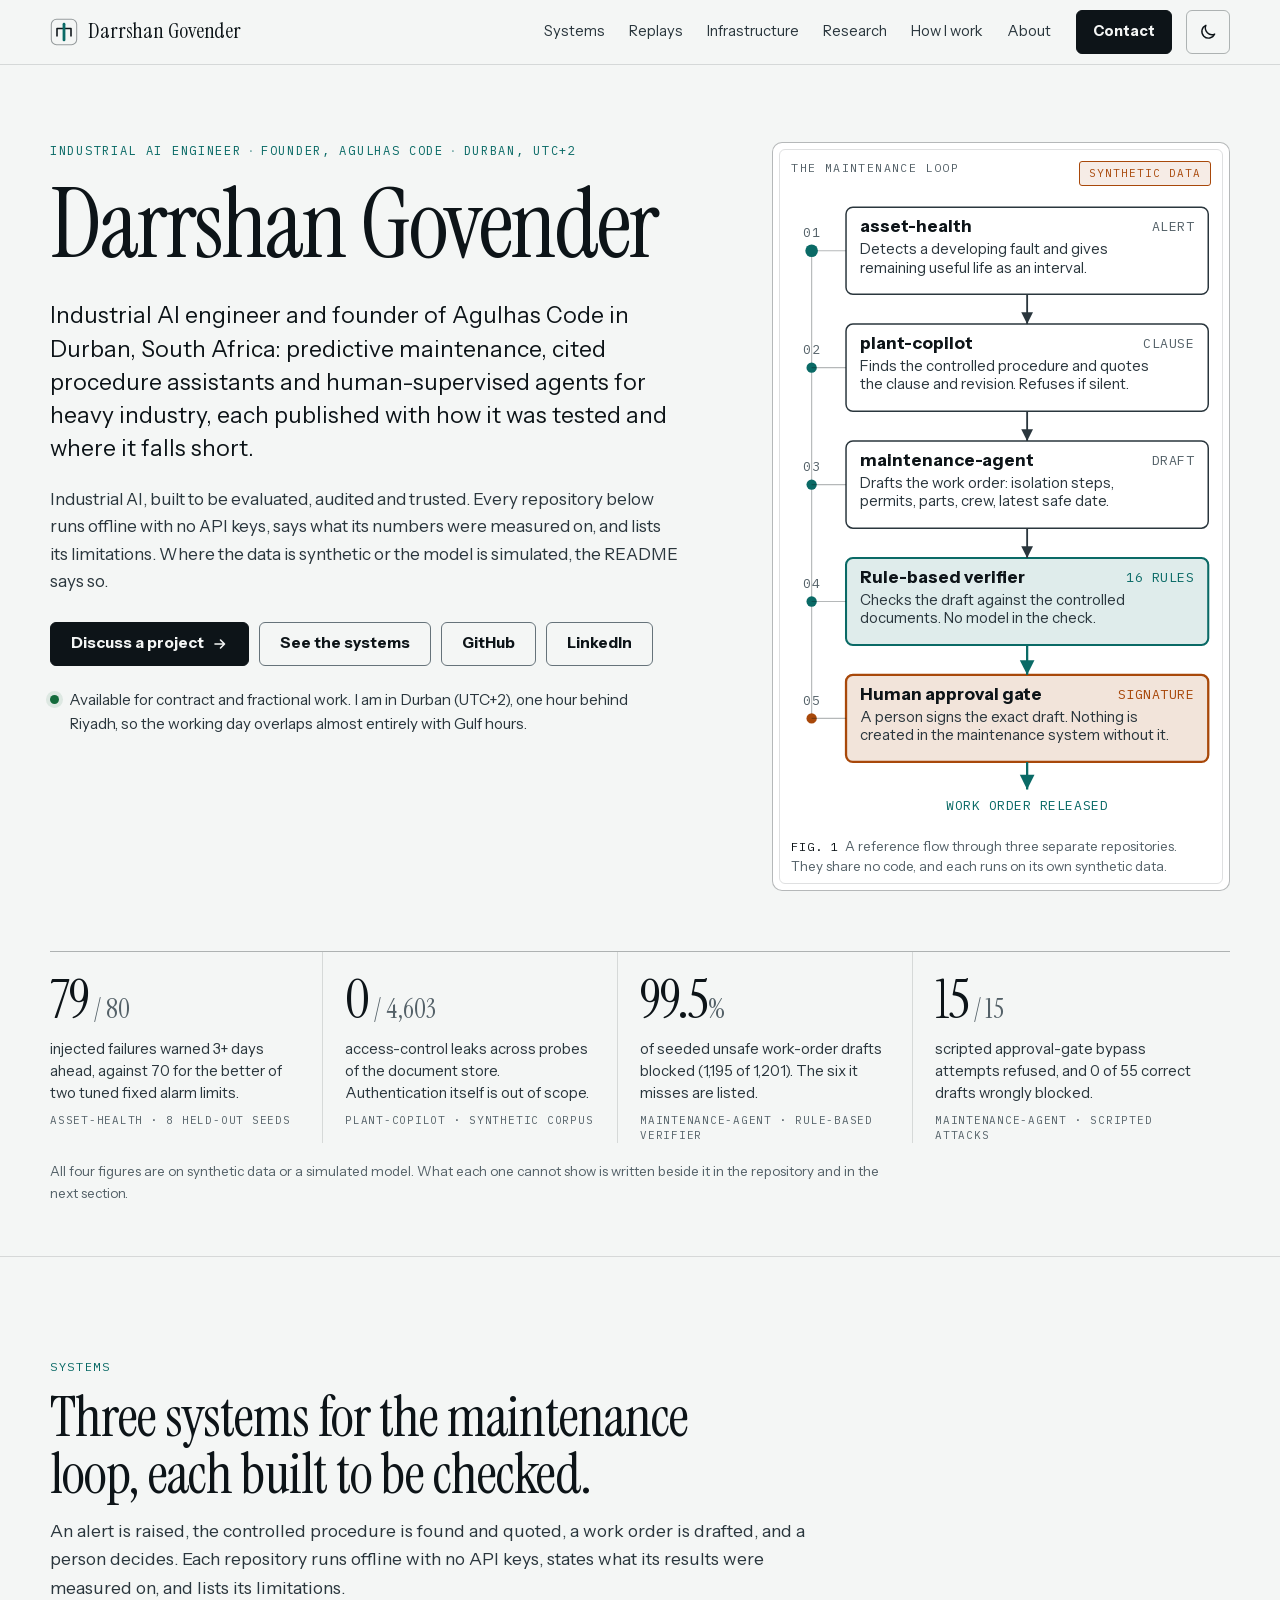
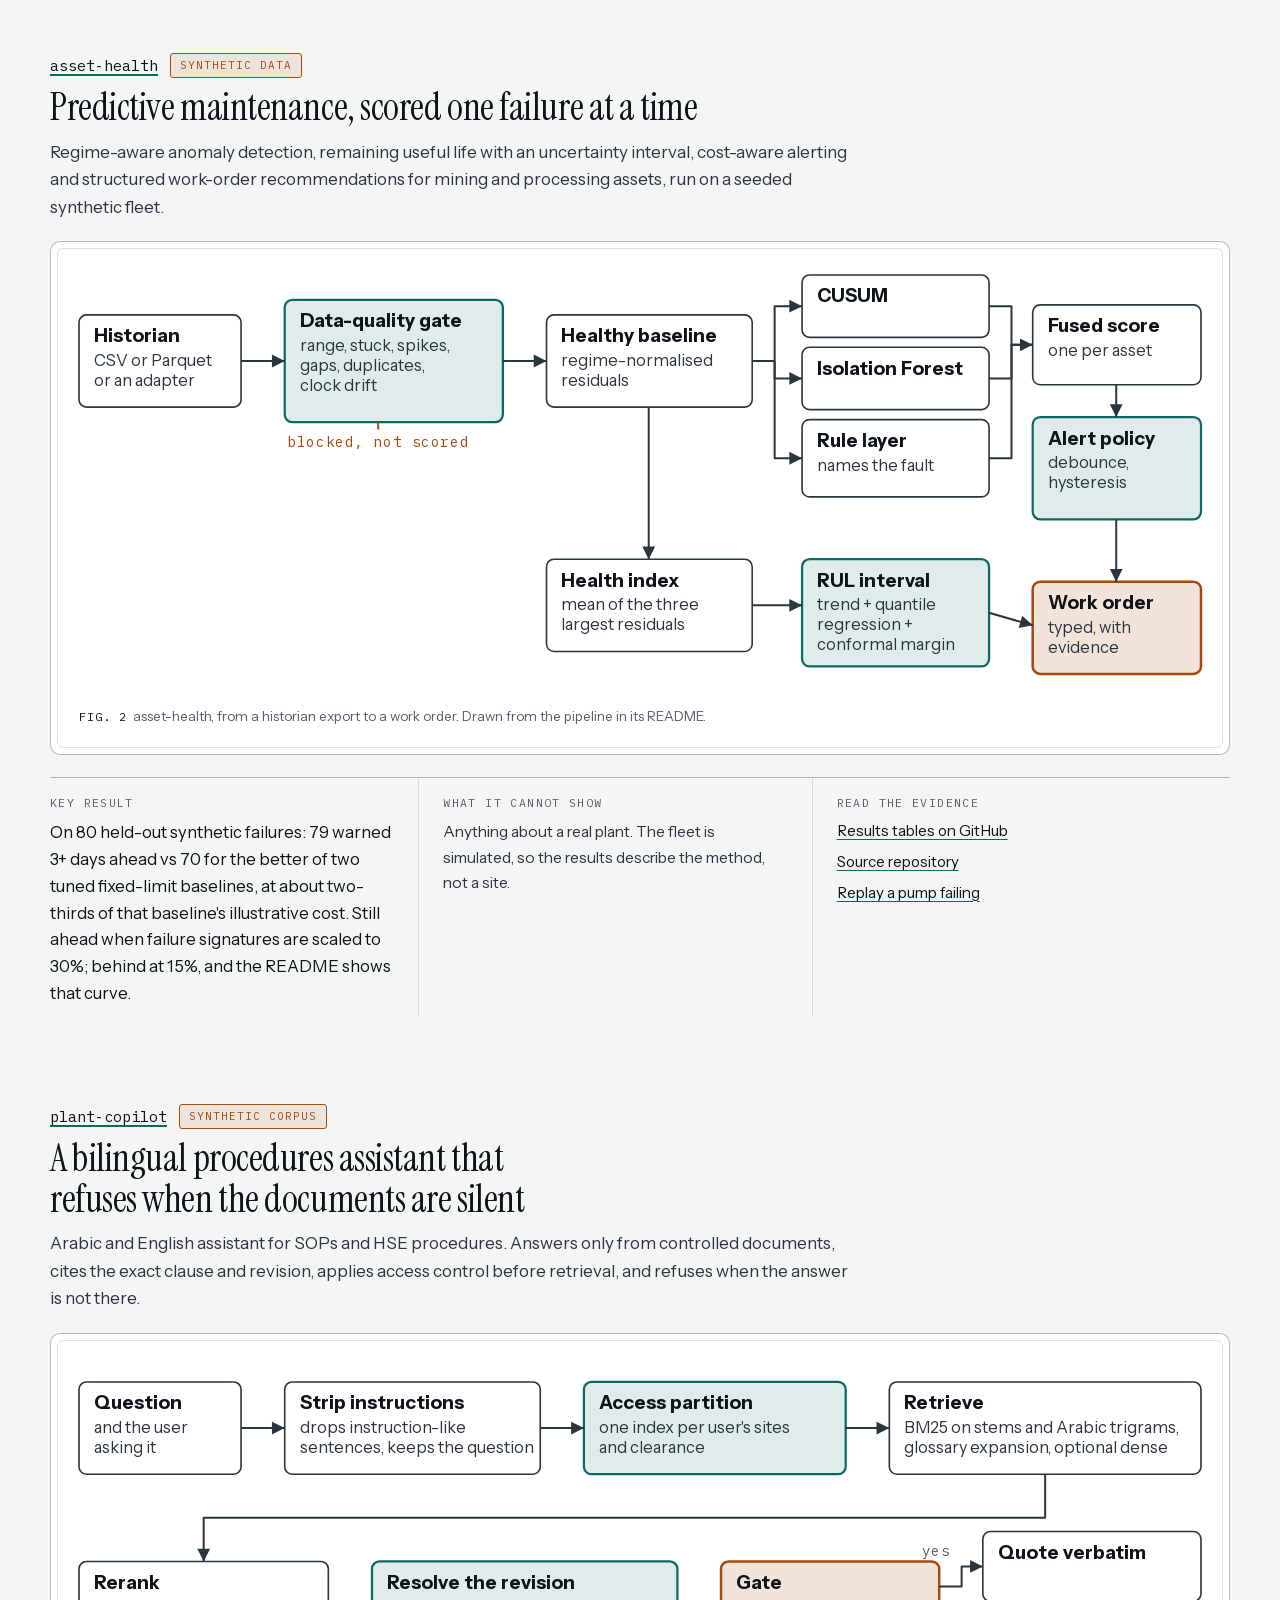
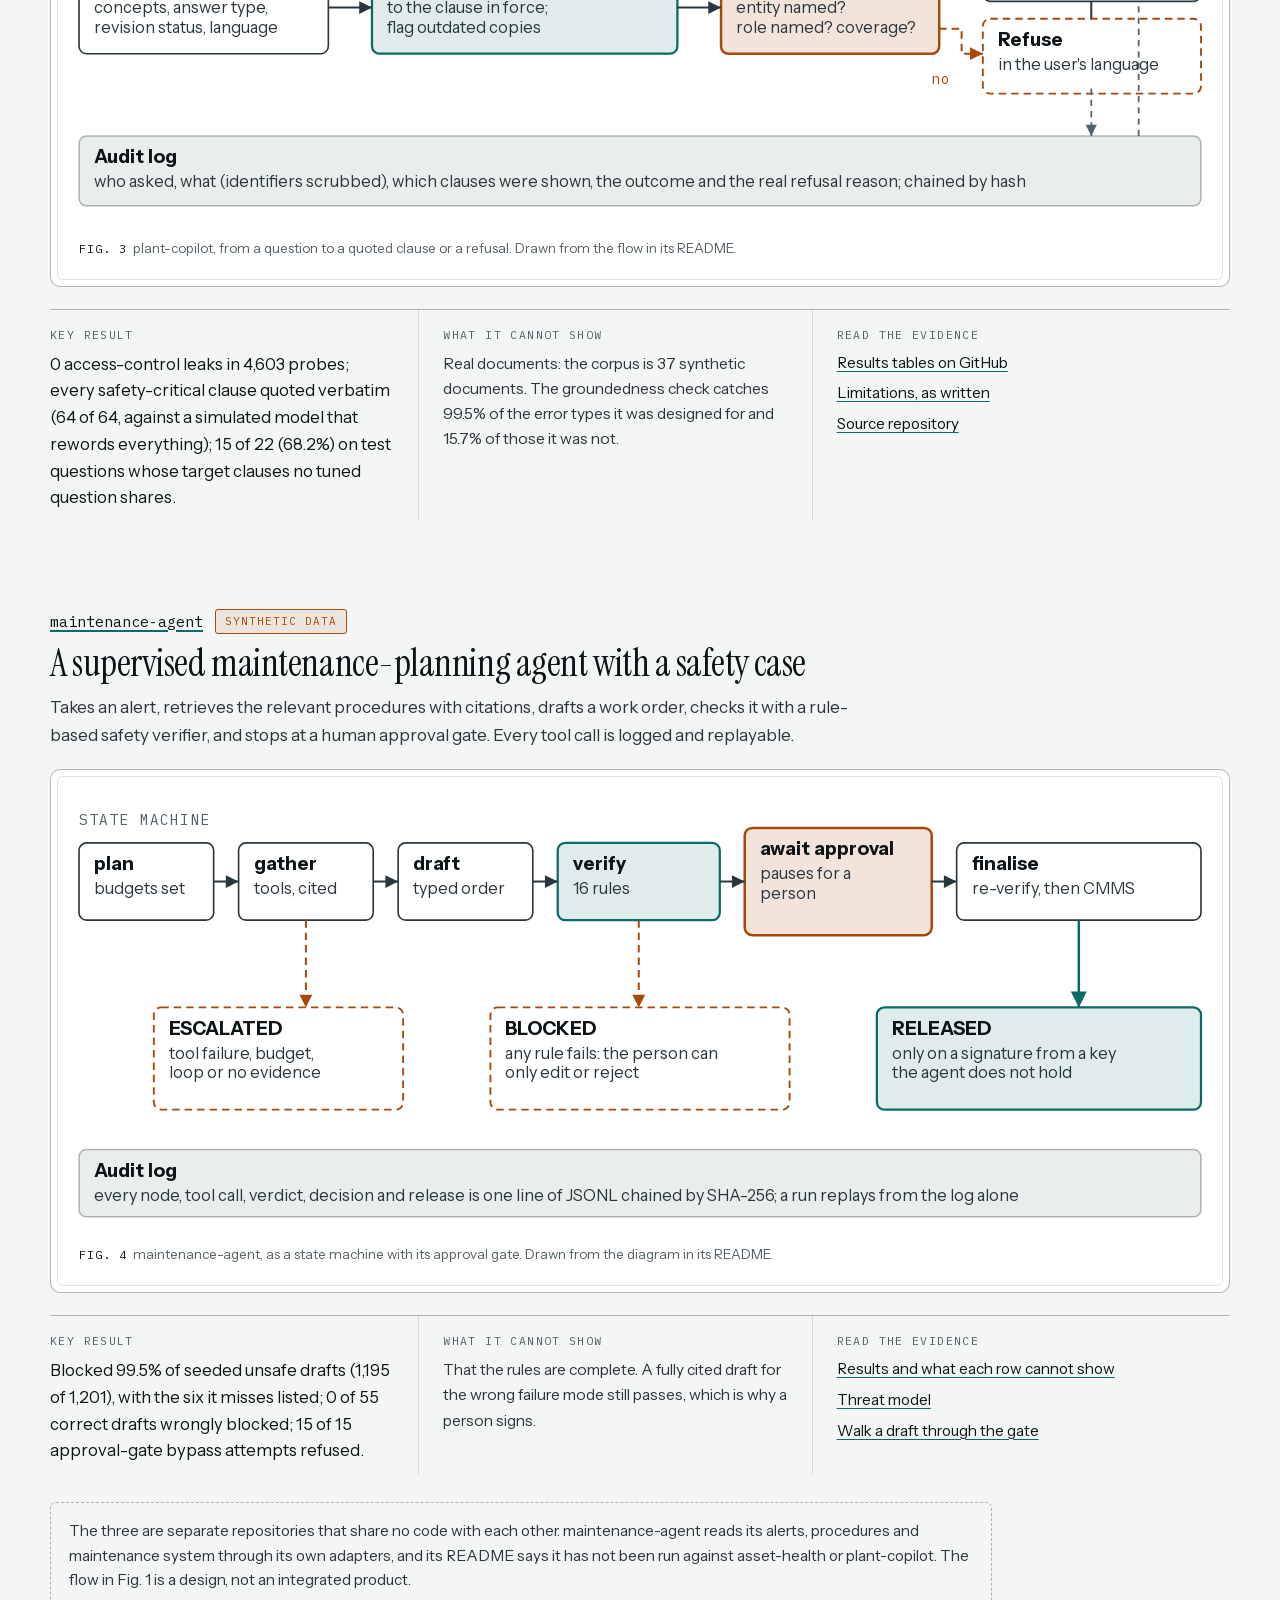
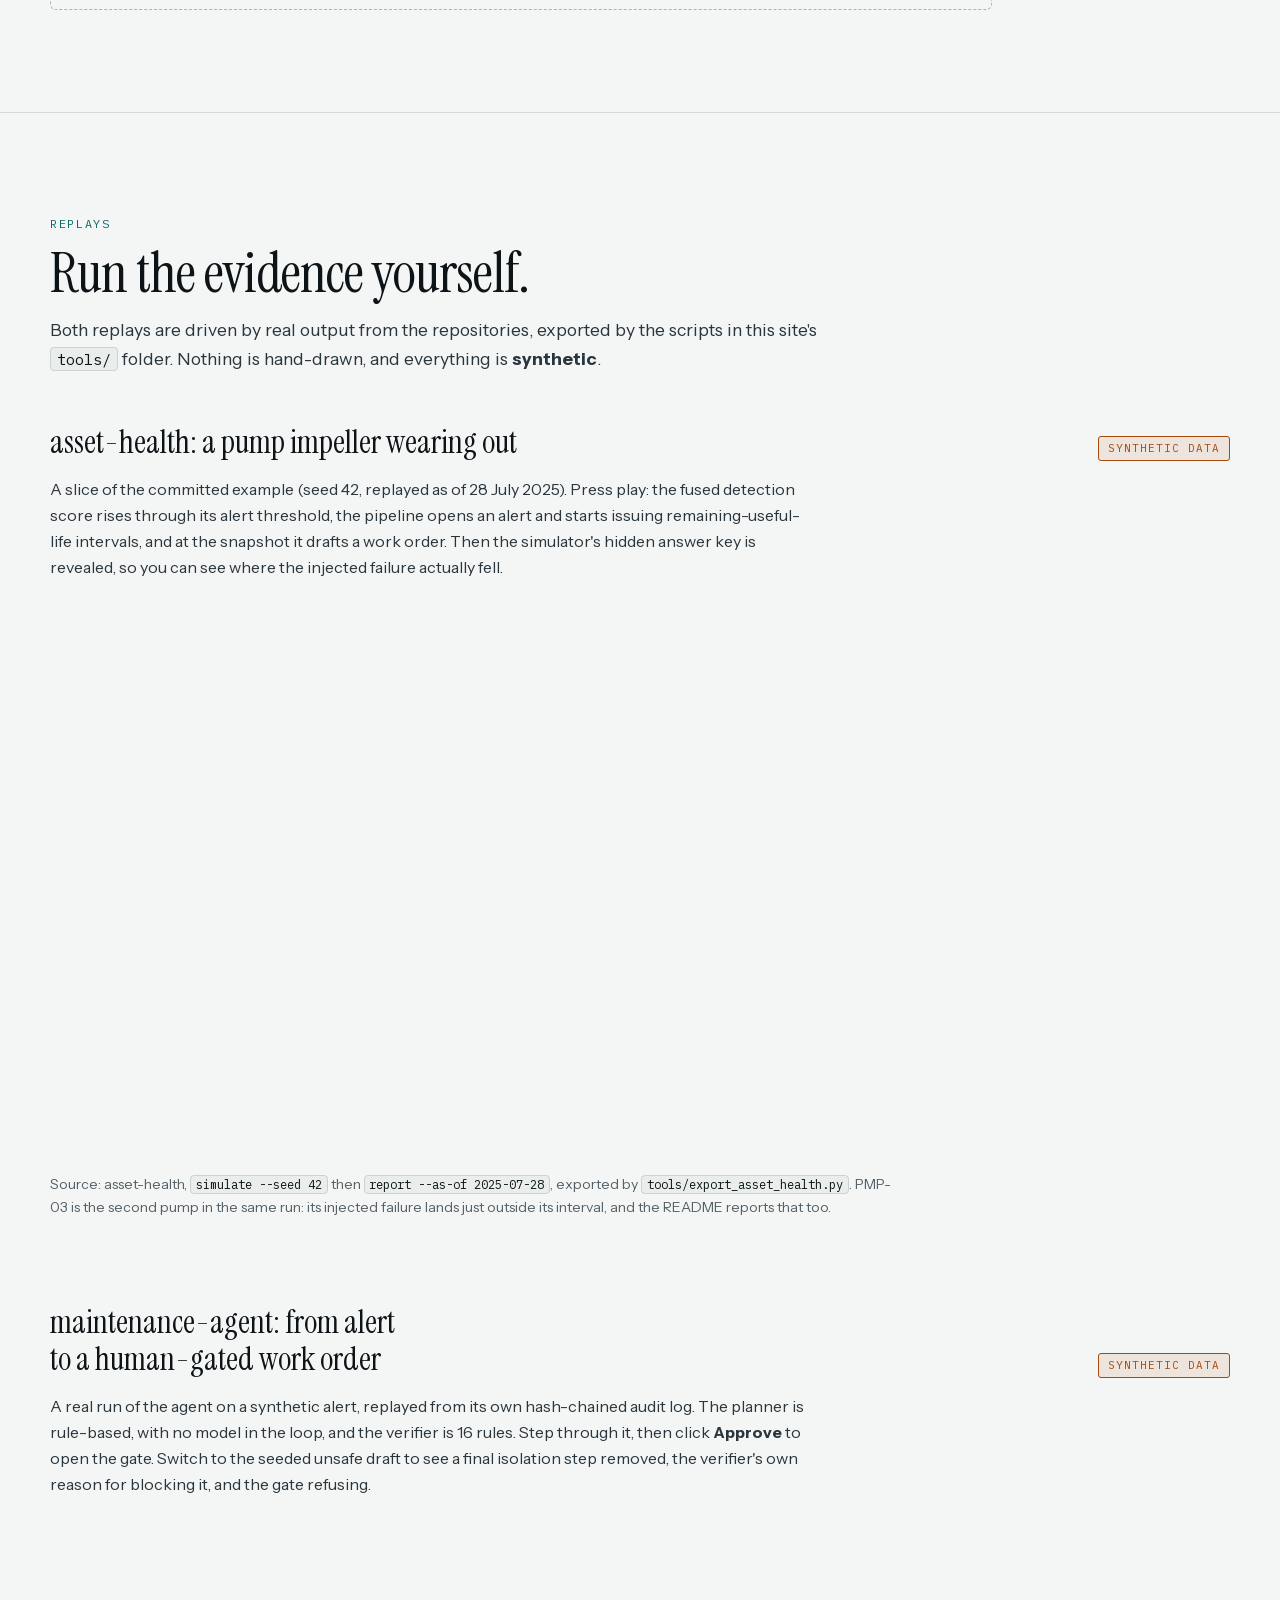
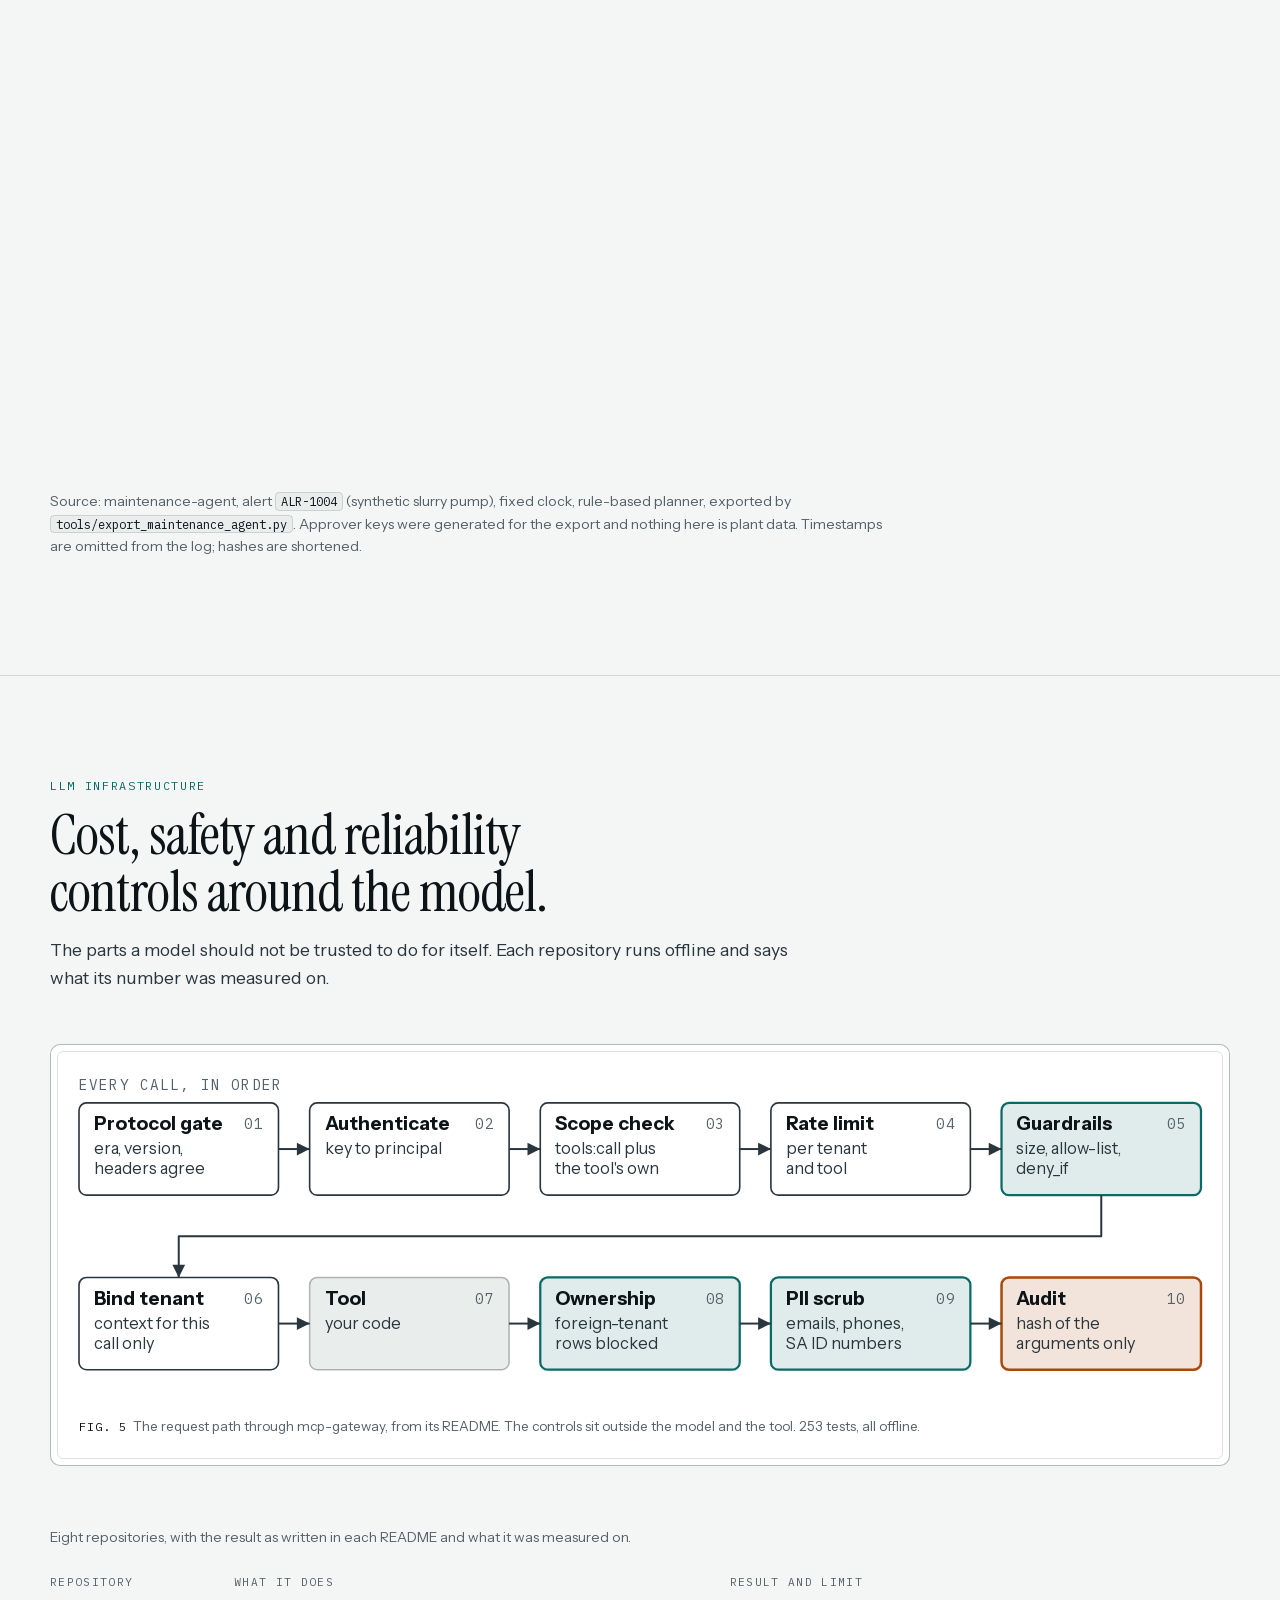
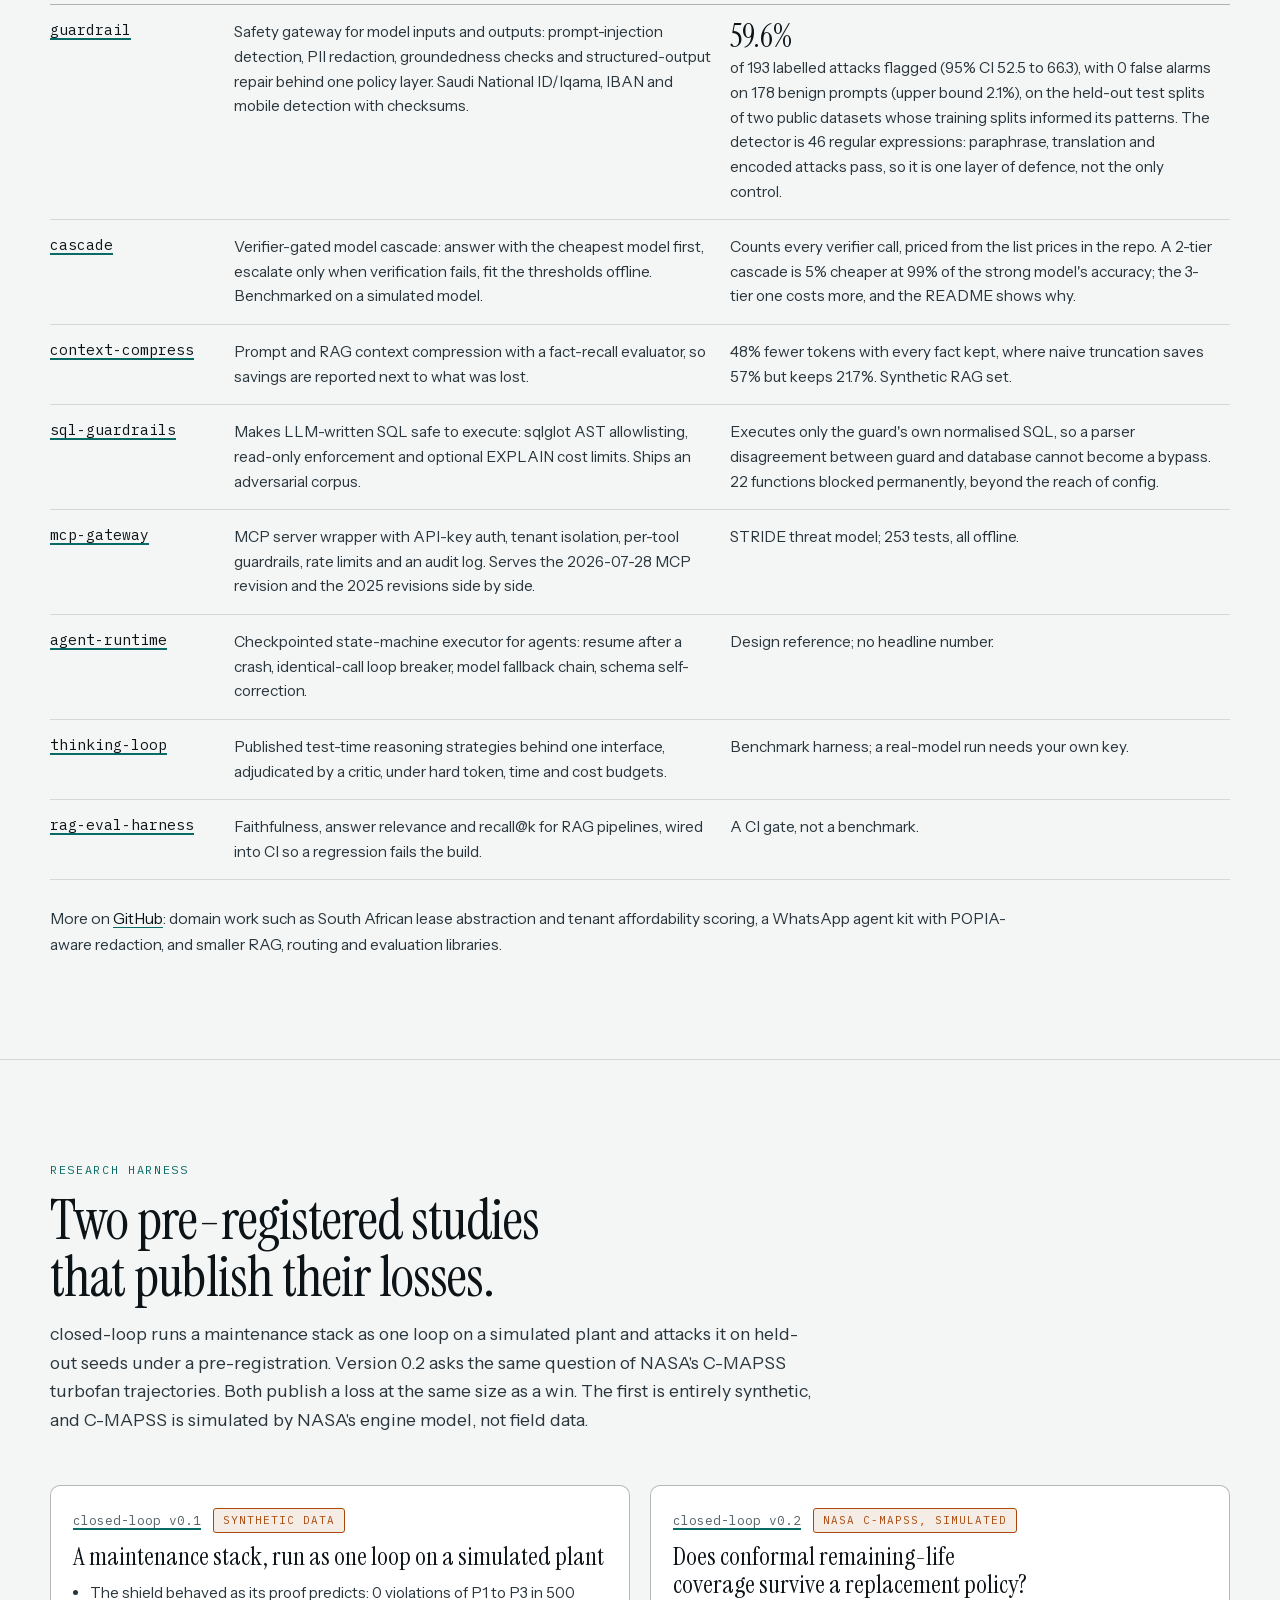
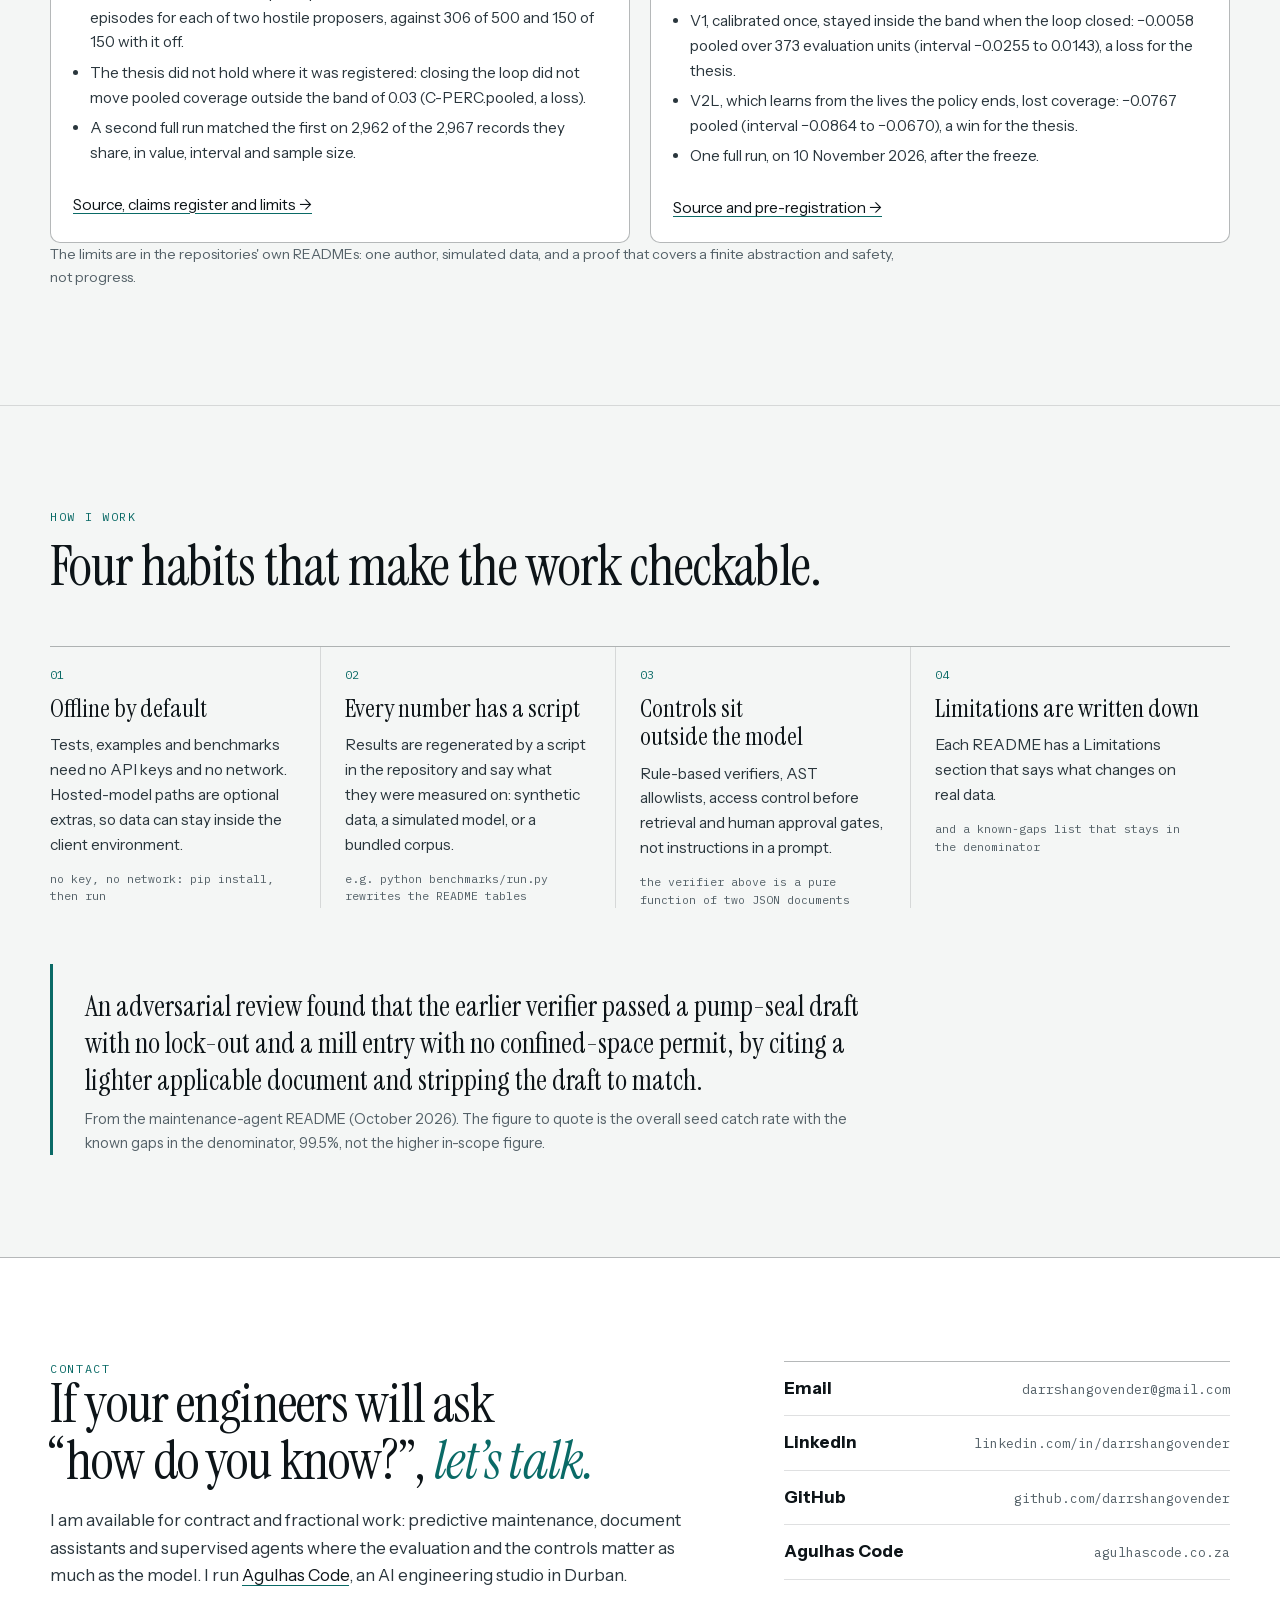
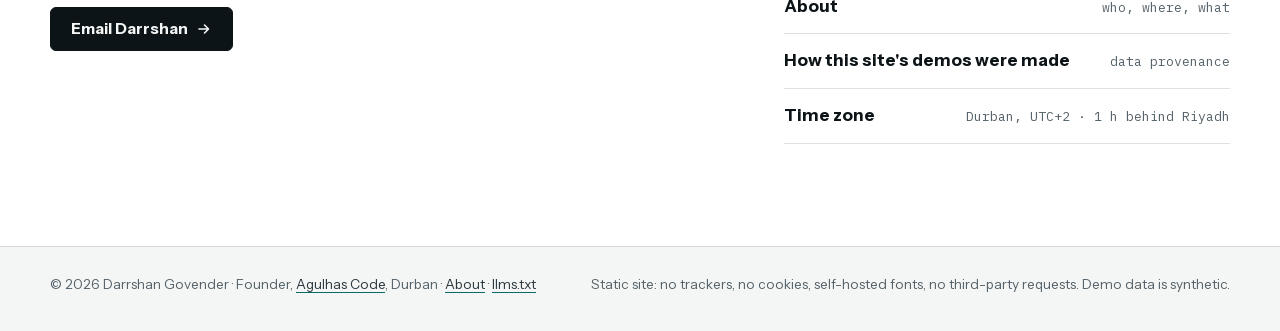
==== commit b944a4bf: "Add closed-loop v0.1 and v0.2 now that both repositories are public Co-Authored-By: Claude Opus 5.5 " ====
--- a/index.html
+++ b/index.html
@@ -419,6 +419,34 @@
    "author": {
     "@id": "https://darrshangovender.github.io/#person"
    }
+  },
+  {
+   "@type": "SoftwareSourceCode",
+   "@id": "https://github.com/darrshangovender/closed-loop",
+   "name": "closed-loop",
+   "description": "Research harness (v0.1): a maintenance stack run as one loop on a simulated plant, attacked on held-out seeds under a pre-registration, with losses published at the same size as wins. All data is synthetic.",
+   "codeRepository": "https://github.com/darrshangovender/closed-loop",
+   "url": "https://github.com/darrshangovender/closed-loop",
+   "programmingLanguage": "Python",
+   "license": "https://spdx.org/licenses/MIT",
+   "isAccessibleForFree": true,
+   "author": {
+    "@id": "https://darrshangovender.github.io/#person"
+   }
+  },
+  {
+   "@type": "SoftwareSourceCode",
+   "@id": "https://github.com/darrshangovender/closed-loop-v2",
+   "name": "closed-loop-v2",
+   "description": "Research harness (v0.2): a pre-registered test of whether conformal remaining-life coverage survives a replacement policy, on NASA C-MAPSS turbofan trajectories, which are simulated, not field data.",
+   "codeRepository": "https://github.com/darrshangovender/closed-loop-v2",
+   "url": "https://github.com/darrshangovender/closed-loop-v2",
+   "programmingLanguage": "Python",
+   "license": "https://spdx.org/licenses/MIT",
+   "isAccessibleForFree": true,
+   "author": {
+    "@id": "https://darrshangovender.github.io/#person"
+   }
   }
  ]
 }
@@ -436,7 +464,7 @@
       <a href="#systems">Systems</a>
       <a href="#replays">Replays</a>
       <a href="#infrastructure">Infrastructure</a>
-      <!--OFF-OPEN:closed-loop <a href="#research">Research</a> OFF-CLOSE:closed-loop-->
+      <a href="#research">Research</a>
       <a href="#method">How I work</a>
       <a href="about/">About</a>
     </nav>
@@ -678,9 +706,7 @@
     <p class="more-row">More on <a href="https://github.com/darrshangovender">GitHub</a>: domain work such as South African lease abstraction and tenant affordability scoring, a WhatsApp agent kit with POPIA-aware redaction, and smaller RAG, routing and evaluation libraries.</p>
   </div>
 </section>
-<!-- CLOSED-LOOP BLOCK: switched off until github.com/darrshangovender/closed-loop and /closed-loop-v2 are public.
-     Switch on by running tools/build.py with its closed-loop flag: that also adds the nodes to the JSON-LD graph and the lines to llms.txt. -->
-<!--OFF-OPEN:closed-loop
+
 <section class="section" id="research" aria-labelledby="research-h">
   <div class="container">
     <header class="sec-head">
@@ -695,7 +721,7 @@
         <ul>
           <li>The shield behaved as its proof predicts: 0 violations of P1 to P3 in 500 episodes for each of two hostile proposers, against 306 of 500 and 150 of 150 with it off.</li>
           <li>The thesis did not hold where it was registered: closing the loop did not move pooled coverage outside the band of 0.03 (C-PERC.pooled, a loss).</li>
-          <li>The run reproduced: 2,962 of 2,967 records identical in value, interval and sample size.</li>
+          <li>A second full run matched the first on 2,962 of the 2,967 records they share, in value, interval and sample size.</li>
         </ul>
         <p class="more-row"><a href="https://github.com/darrshangovender/closed-loop">Source, claims register and limits &rarr;</a></p>
       </article>
@@ -713,7 +739,6 @@
     <p class="note">The limits are in the repositories' own READMEs: one author, simulated data, and a proof that covers a finite abstraction and safety, not progress.</p>
   </div>
 </section>
-OFF-CLOSE:closed-loop-->
 
 <section class="section" id="method" aria-labelledby="method-h">
   <div class="container">
